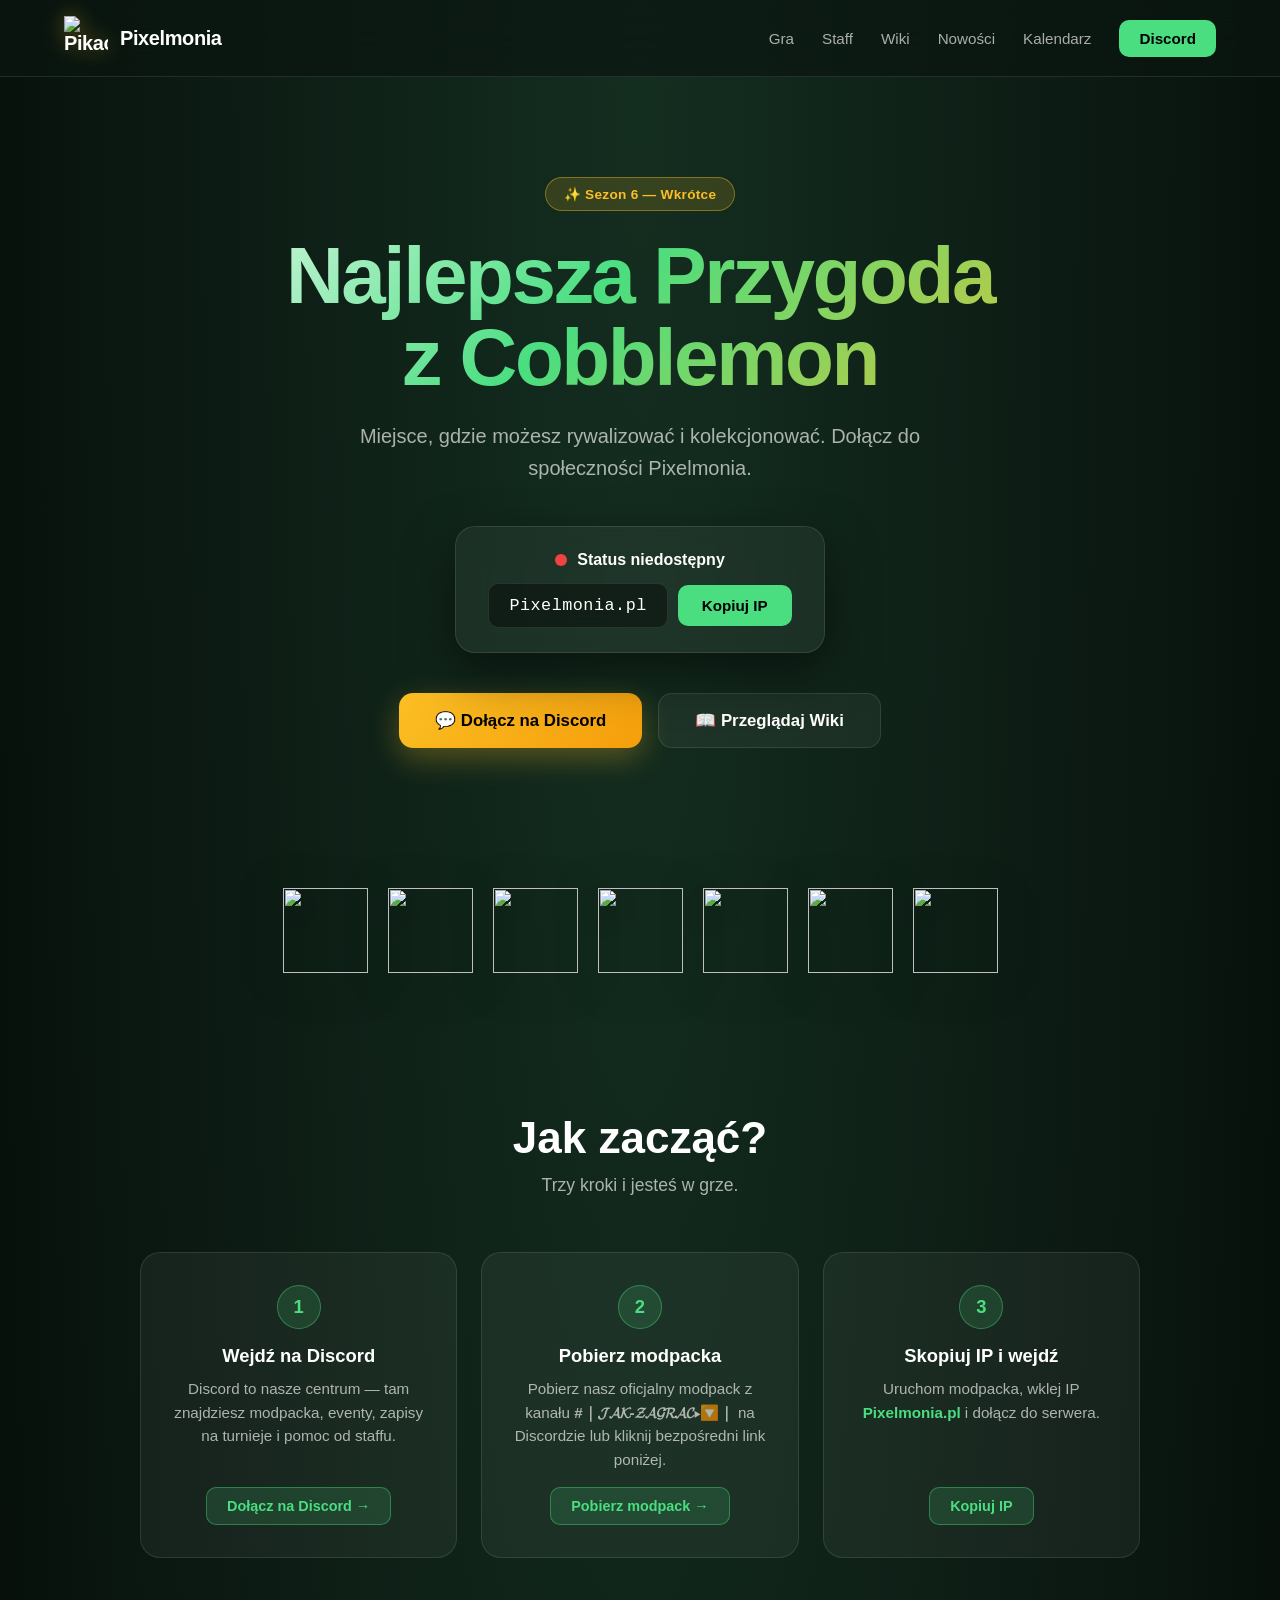
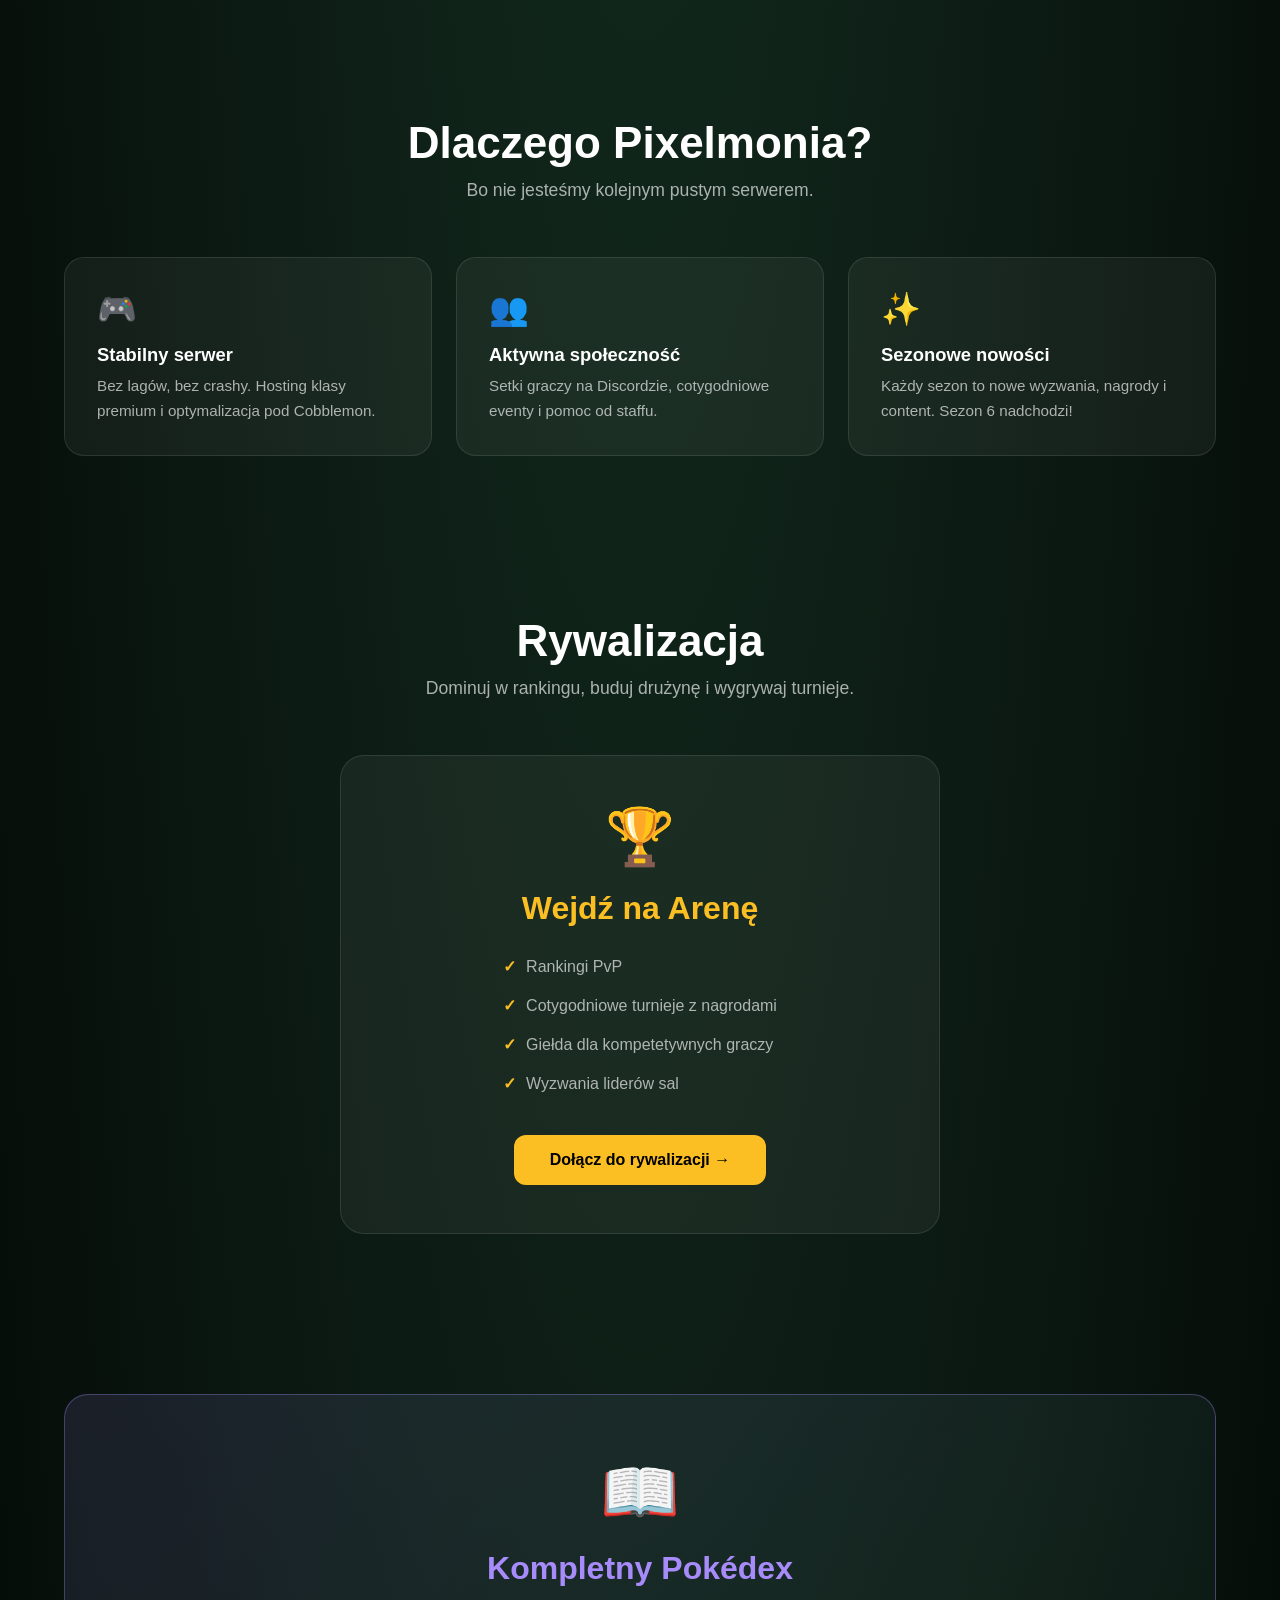
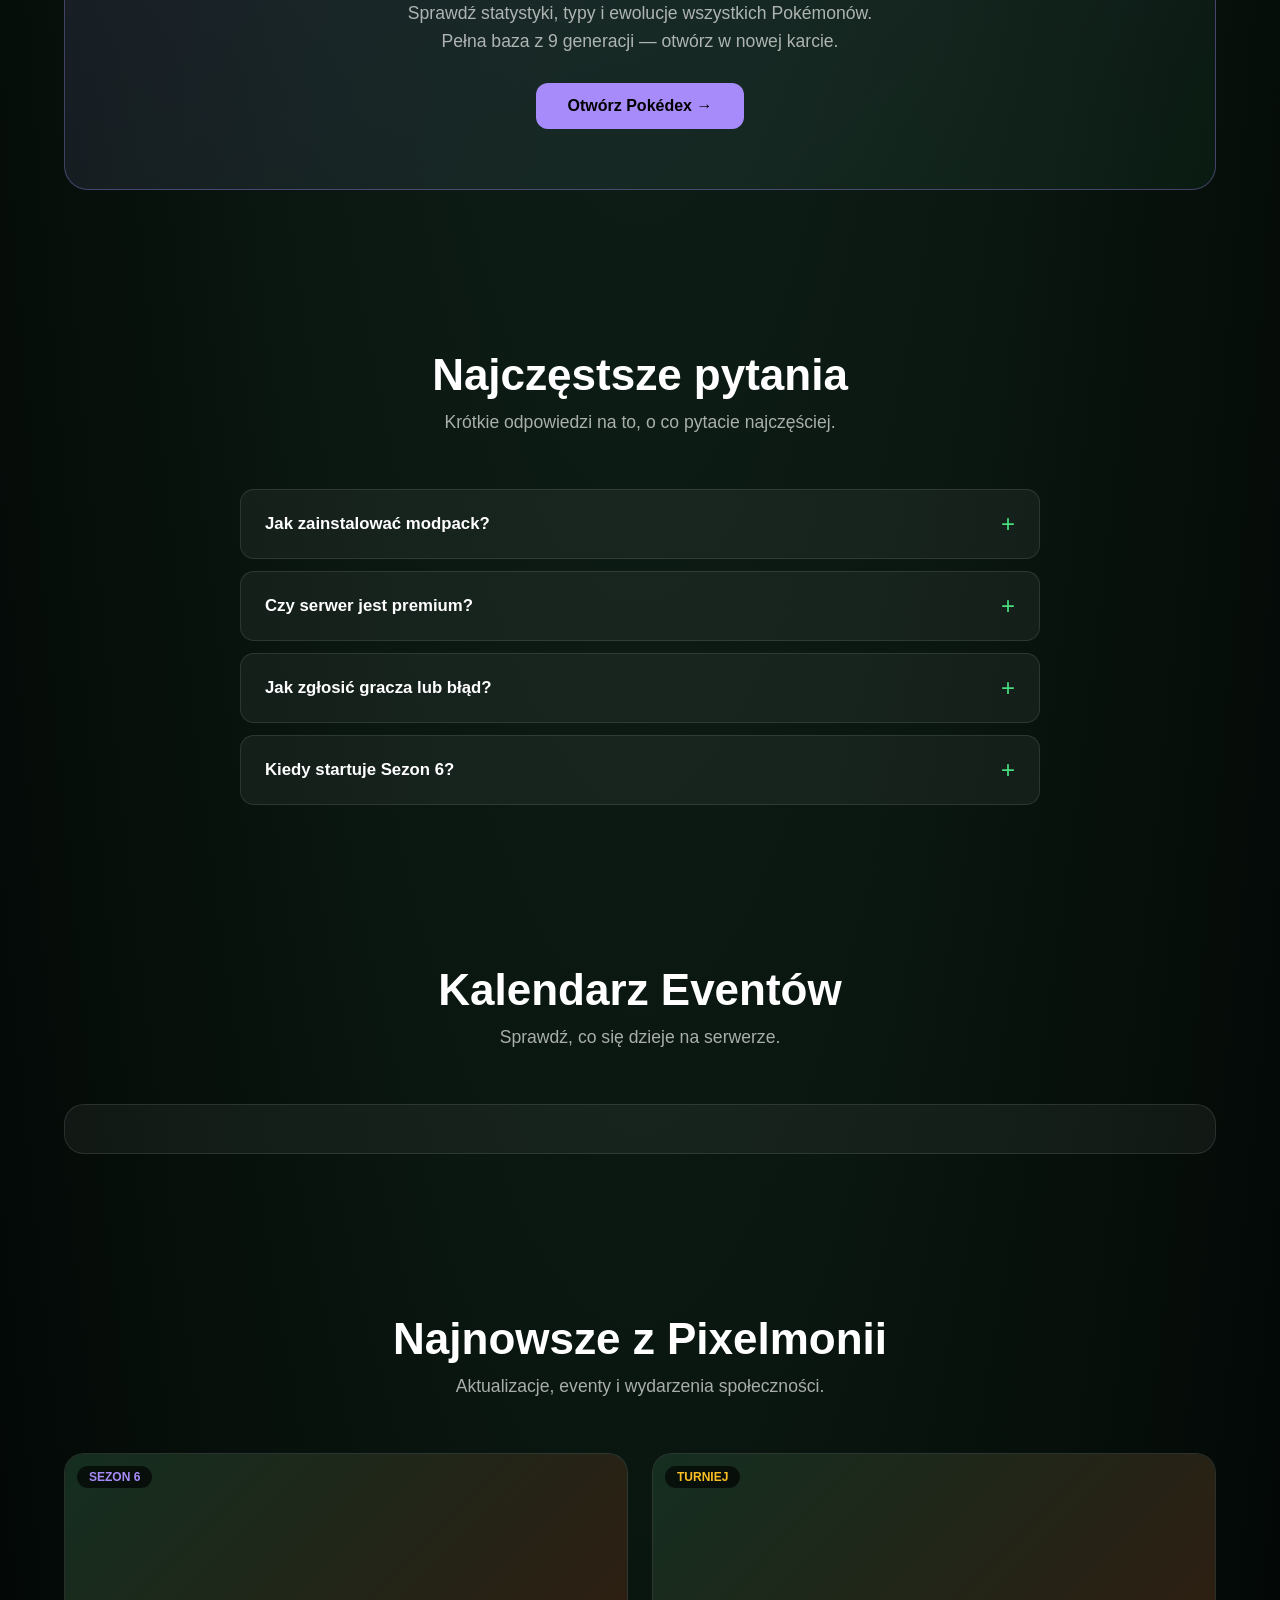
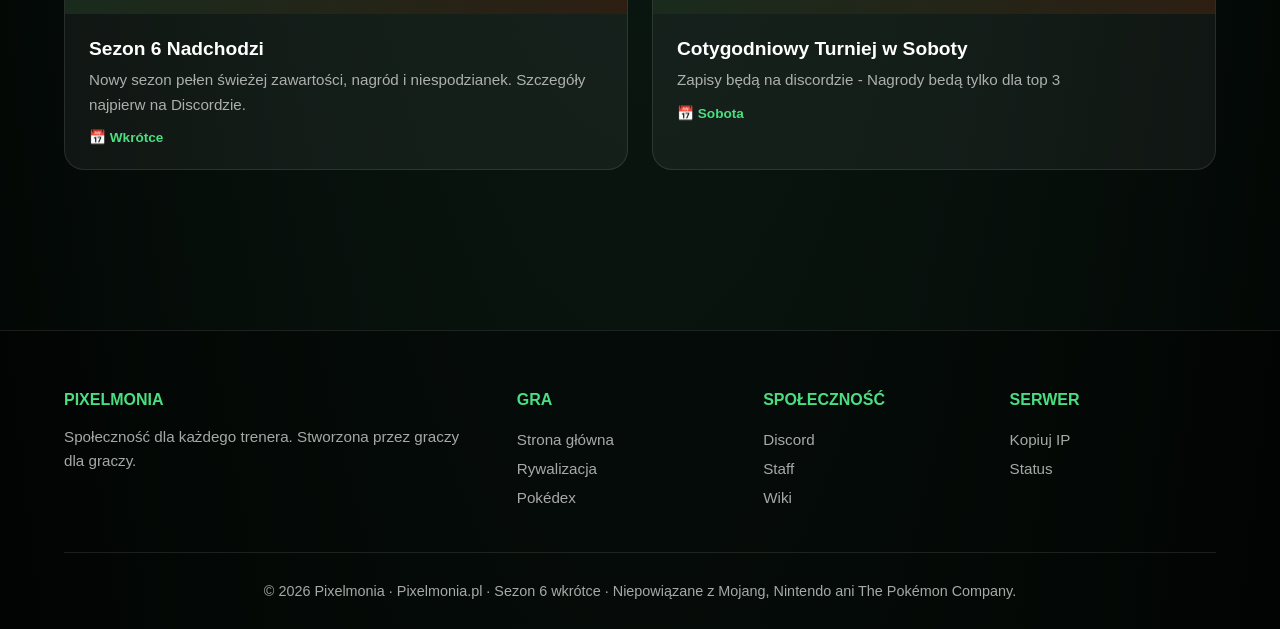
==== index.html @ 56901179 "Add files via upload" ====
<!DOCTYPE html>
<html lang="pl">
<head>
<meta charset="UTF-8">
<meta name="viewport" content="width=device-width, initial-scale=1.0">
<title>Pixelmonia — Serwer Cobblemon</title>
<link rel="icon" href="https://raw.githubusercontent.com/PokeAPI/sprites/master/sprites/pokemon/other/official-artwork/25.png">
<style>
  :root {
    --bg-1: #0a1610;
    --bg-2: #142e20;
    --green: #4ade80;
    --gold: #fbbf24;
    --purple: #a78bfa;
    --text: #ffffff;
    --muted: rgba(255,255,255,0.65);
    --card: rgba(255,255,255,0.05);
    --border: rgba(255,255,255,0.1);
  }
  * { margin: 0; padding: 0; box-sizing: border-box; }
  html { scroll-behavior: smooth; }
  body {
    font-family: 'Inter', -apple-system, BlinkMacSystemFont, 'Segoe UI', sans-serif;
    background: radial-gradient(ellipse at top, var(--bg-2) 0%, var(--bg-1) 60%, #020604 100%);
    color: var(--text);
    min-height: 100vh;
    overflow-x: hidden;
  }
  .container { max-width: 1200px; margin: 0 auto; padding: 0 24px; position: relative; z-index: 1; }

  nav {
    position: sticky; top: 0; z-index: 100;
    backdrop-filter: blur(20px);
    background: rgba(10,22,16,0.7);
    border-bottom: 1px solid var(--border);
    padding: 16px 0;
  }
  .nav-inner {
    max-width: 1200px; margin: 0 auto; padding: 0 24px;
    display: flex; justify-content: space-between; align-items: center; gap: 20px;
  }
  .logo { display: flex; align-items: center; gap: 12px; font-weight: 800; font-size: 1.25rem; text-decoration: none; color: #fff; letter-spacing: -0.02em; }
  .logo img { width: 44px; height: 44px; object-fit: contain; filter: drop-shadow(0 0 10px rgba(251,191,36,0.4)); }

  .nav-links { display: flex; gap: 28px; align-items: center; }
  .nav-links a { color: var(--muted); text-decoration: none; font-size: 0.95rem; font-weight: 500; transition: color 0.2s; }
  .nav-links a:hover { color: var(--green); }
  .nav-cta {
    background: var(--green); color: #000 !important;
    padding: 10px 20px; border-radius: 10px; font-weight: 700 !important;
    transition: transform 0.2s, box-shadow 0.2s !important;
  }
  .nav-cta:hover { transform: translateY(-2px); box-shadow: 0 10px 25px rgba(74,222,128,0.4); }

  .hero { padding: 100px 0 80px; text-align: center; position: relative; overflow: hidden; }
  .hero-floats { position: absolute; inset: 0; pointer-events: none; z-index: 0; }
  .hero-floats img { position: absolute; width: 130px; image-rendering: pixelated; opacity: 0.13; animation: float 8s ease-in-out infinite; }
  .hero-floats img:nth-child(1) { top: 12%; left: 6%; animation-delay: 0s; }
  .hero-floats img:nth-child(2) { top: 60%; left: 4%; animation-delay: 1.5s; }
  .hero-floats img:nth-child(3) { top: 18%; right: 6%; animation-delay: 3s; }
  .hero-floats img:nth-child(4) { top: 68%; right: 4%; animation-delay: 4.5s; }
  @keyframes float { 0%,100%{transform:translateY(0) rotate(-2deg)} 50%{transform:translateY(-25px) rotate(2deg)} }

  .badge {
    display: inline-block; padding: 8px 18px;
    background: rgba(251,191,36,0.15); border: 1px solid rgba(251,191,36,0.4);
    color: var(--gold); border-radius: 20px; font-size: 0.85rem; font-weight: 700;
    margin-bottom: 24px; letter-spacing: 0.3px;
  }
  .hero h1 {
    font-size: clamp(2.5rem, 6.5vw, 5rem); font-weight: 900; line-height: 1.02;
    letter-spacing: -0.03em; margin-bottom: 22px;
    background: linear-gradient(135deg, #fff 0%, #4ade80 45%, #fbbf24 100%);
    -webkit-background-clip: text; -webkit-text-fill-color: transparent; background-clip: text;
  }
  .hero-sub { font-size: 1.25rem; color: var(--muted); max-width: 620px; margin: 0 auto 42px; line-height: 1.6; }

  .status-box {
    display: inline-flex; flex-direction: column; gap: 14px;
    background: var(--card); border: 1px solid var(--border); border-radius: 20px;
    padding: 24px 32px; backdrop-filter: blur(20px); margin-bottom: 40px;
    box-shadow: 0 20px 50px rgba(0,0,0,0.5);
  }
  .status-line { display: flex; align-items: center; justify-content: center; gap: 10px; font-size: 1rem; font-weight: 600; }
  .dot { width: 12px; height: 12px; border-radius: 50%; background: #888; animation: pulse 2s infinite; }
  .dot.online { background: var(--green); box-shadow: 0 0 15px var(--green); }
  .dot.offline { background: #ef4444; animation: none; }
  @keyframes pulse { 0%,100%{opacity:1} 50%{opacity:0.5} }
  .ip-row { display: flex; gap: 10px; align-items: center; }
  .ip { font-family: 'Courier New', monospace; font-size: 1.05rem; background: rgba(0,0,0,0.4); padding: 12px 20px; border-radius: 10px; border: 1px solid var(--border); letter-spacing: 0.5px; }
  .copy-btn {
    background: var(--green); color: #000; border: none; padding: 12px 24px;
    border-radius: 10px; font-weight: 700; font-size: 0.95rem; cursor: pointer;
    transition: transform 0.15s, box-shadow 0.15s; font-family: inherit;
  }
  .copy-btn:hover { transform: scale(1.05); box-shadow: 0 10px 25px rgba(74,222,128,0.4); }

  .hero-buttons { display: flex; gap: 16px; justify-content: center; flex-wrap: wrap; }
  .btn-primary {
    background: linear-gradient(135deg, var(--gold), #f59e0b); color: #000;
    padding: 16px 36px; border-radius: 14px; font-weight: 800; font-size: 1.05rem;
    text-decoration: none; display: inline-flex; align-items: center; gap: 8px;
    box-shadow: 0 10px 30px rgba(251,191,36,0.3); transition: transform 0.2s, box-shadow 0.2s;
  }
  .btn-primary:hover { transform: translateY(-3px); box-shadow: 0 15px 40px rgba(251,191,36,0.5); }
  .btn-secondary {
    background: var(--card); border: 1px solid var(--border); color: var(--text);
    padding: 16px 36px; border-radius: 14px; font-weight: 700; font-size: 1.05rem;
    text-decoration: none; display: inline-flex; align-items: center; gap: 8px;
    transition: transform 0.2s, background 0.2s;
  }
  .btn-secondary:hover { transform: translateY(-3px); background: rgba(255,255,255,0.09); }

  .section { padding: 80px 0; }
  .section-header { text-align: center; margin-bottom: 56px; }
  .section-header h2 { font-size: clamp(2rem, 4vw, 2.75rem); font-weight: 800; margin-bottom: 12px; }
  .section-header p { color: var(--muted); font-size: 1.1rem; max-width: 600px; margin: 0 auto; }

  .steps-grid { display: grid; grid-template-columns: repeat(auto-fit, minmax(240px, 1fr)); gap: 24px; max-width: 1000px; margin: 0 auto; }
  .step-card {
    background: var(--card); border: 1px solid var(--border); border-radius: 20px;
    padding: 32px 24px; text-align: center; position: relative;
    transition: border-color 0.3s, transform 0.3s;
    display: flex; flex-direction: column; align-items: center;
  }
  .step-card:hover { border-color: rgba(74,222,128,0.4); transform: translateY(-4px); }
  .step-number {
    width: 44px; height: 44px; margin: 0 auto 16px; border-radius: 50%;
    background: rgba(74,222,128,0.15); border: 1px solid rgba(74,222,128,0.4);
    color: var(--green); font-weight: 800; font-size: 1.15rem;
    display: flex; align-items: center; justify-content: center;
  }
  .step-card h3 { font-size: 1.15rem; margin-bottom: 10px; font-weight: 700; }
  .step-card p { color: var(--muted); font-size: 0.95rem; line-height: 1.55; margin-bottom: 16px; flex: 1; }
  .step-link, .step-copy-btn {
    display: inline-block;
    padding: 10px 20px;
    border-radius: 10px;
    background: rgba(74,222,128,0.15);
    border: 1px solid rgba(74,222,128,0.4);
    color: var(--green);
    font-weight: 700;
    font-size: 0.9rem;
    text-decoration: none;
    cursor: pointer;
    font-family: inherit;
    transition: background 0.2s, transform 0.2s;
  }
  .step-link:hover, .step-copy-btn:hover {
    background: rgba(74,222,128,0.25);
    transform: translateY(-1px);
  }

  .features-grid { display: grid; grid-template-columns: repeat(auto-fit, minmax(240px, 1fr)); gap: 24px; }
  .feature-card {
    background: var(--card); border: 1px solid var(--border); border-radius: 20px;
    padding: 32px; transition: border-color 0.3s, transform 0.3s;
  }
  .feature-card:hover { border-color: rgba(251,191,36,0.4); transform: translateY(-4px); }
  .feature-icon { font-size: 2rem; margin-bottom: 16px; display: block; }
  .feature-card h3 { font-size: 1.15rem; margin-bottom: 8px; font-weight: 700; }
  .feature-card p { color: var(--muted); font-size: 0.95rem; line-height: 1.6; }

  .single-lane {
    max-width: 600px; margin: 0 auto;
    background: var(--card); border: 1px solid var(--border); border-radius: 24px;
    padding: 48px; text-align: center;
    transition: transform 0.3s, border-color 0.3s;
  }
  .single-lane:hover { transform: translateY(-6px); border-color: rgba(251,191,36,0.5); box-shadow: 0 25px 60px rgba(251,191,36,0.1); }
  .lane-icon { font-size: 3.5rem; margin-bottom: 20px; display: block; }
  .single-lane h3 { font-size: 2rem; margin-bottom: 20px; font-weight: 800; color: var(--gold); }
  .single-lane ul { list-style: none; margin-bottom: 32px; text-align: left; display: inline-block; }
  .single-lane li { padding: 10px 0; color: var(--muted); display: flex; align-items: center; gap: 10px; }
  .single-lane li::before { content: '✓'; color: var(--gold); font-weight: 900; }
  .lane-btn {
    display: inline-flex; align-items: center; gap: 8px;
    padding: 16px 36px; border-radius: 12px; text-decoration: none; font-weight: 800;
    background: var(--gold); color: #000;
    transition: transform 0.2s, box-shadow 0.2s;
  }
  .lane-btn:hover { transform: translateY(-2px); box-shadow: 0 10px 25px rgba(0,0,0,0.4); }

  .pokemon-strip { display: flex; justify-content: center; gap: 20px; flex-wrap: wrap; padding: 40px 0; }
  .pokemon-strip img { width: 85px; height: 85px; image-rendering: pixelated; filter: drop-shadow(0 10px 20px rgba(0,0,0,0.5)); transition: transform 0.3s; }
  .pokemon-strip img:hover { transform: translateY(-12px) scale(1.15); }

  .pokedex-card {
    display: block;
    background: linear-gradient(135deg, rgba(167,139,250,0.12), rgba(74,222,128,0.06));
    border: 1px solid rgba(167,139,250,0.35); border-radius: 24px;
    padding: 60px 40px; text-align: center;
    text-decoration: none; color: inherit;
    transition: transform 0.3s, border-color 0.3s, box-shadow 0.3s;
  }
  .pokedex-card:hover {
    transform: translateY(-6px);
    border-color: rgba(167,139,250,0.6);
    box-shadow: 0 25px 60px rgba(167,139,250,0.15);
  }
  .pokedex-icon { font-size: 4rem; margin-bottom: 20px; display: block; }
  .pokedex-card h3 { font-size: 2rem; font-weight: 800; margin-bottom: 12px; color: var(--purple); }
  .pokedex-card p { color: var(--muted); font-size: 1.1rem; max-width: 500px; margin: 0 auto 28px; line-height: 1.6; }
  .pokedex-cta {
    display: inline-block; background: var(--purple); color: #000;
    padding: 14px 32px; border-radius: 12px; font-weight: 800;
    transition: transform 0.2s;
  }
  .pokedex-card:hover .pokedex-cta { transform: translateY(-2px); }

  .faq-list { max-width: 800px; margin: 0 auto; display: flex; flex-direction: column; gap: 12px; }
  .faq-item {
    background: var(--card);
    border: 1px solid var(--border);
    border-radius: 14px;
    overflow: hidden;
    transition: border-color 0.3s;
  }
  .faq-item:hover { border-color: rgba(255,255,255,0.2); }
  .faq-item summary {
    padding: 20px 24px;
    cursor: pointer;
    font-weight: 700;
    font-size: 1.05rem;
    list-style: none;
    display: flex;
    justify-content: space-between;
    align-items: center;
    gap: 16px;
  }
  .faq-item summary::-webkit-details-marker { display: none; }
  .faq-item summary::after {
    content: '+';
    font-size: 1.5rem;
    color: var(--green);
    font-weight: 400;
    transition: transform 0.2s;
  }
  .faq-item[open] summary::after { transform: rotate(45deg); }
  .faq-item[open] summary { color: var(--green); }
  .faq-answer {
    padding: 0 24px 20px;
    color: var(--muted);
    font-size: 0.95rem;
    line-height: 1.65;
  }

  /* KALENDARZ */
  #calendar {
    background: rgba(255,255,255,0.05);
    border: 1px solid rgba(255,255,255,0.1);
    border-radius: 20px;
    padding: 24px;
    color: #fff;
  }
  .fc { color: #fff; }
  .fc-theme-standard td, .fc-theme-standard th { border-color: rgba(255,255,255,0.1); }
  .fc-theme-standard .fc-scrollgrid { border-color: rgba(255,255,255,0.1); }
  .fc .fc-toolbar-title { color: #fff; font-weight: 800; }
  .fc .fc-button-primary {
    background: rgba(74,222,128,0.15) !important;
    border-color: rgba(74,222,128,0.4) !important;
    color: #4ade80 !important;
    font-weight: 700;
  }
  .fc .fc-button-primary:hover {
    background: rgba(74,222,128,0.25) !important;
  }
  .fc .fc-button-primary:disabled {
    background: rgba(255,255,255,0.05) !important;
    border-color: rgba(255,255,255,0.1) !important;
    color: rgba(255,255,255,0.4) !important;
  }
  .fc-daygrid-day-number { color: rgba(255,255,255,0.65); }
  .fc-col-header-cell-cushion { color: #fff; font-weight: 700; text-transform: uppercase; font-size: 0.85rem; }
  .fc-event {
    background: #4ade80 !important;
    border-color: #4ade80 !important;
    color: #000 !important;
    font-weight: 700;
    cursor: pointer;
  }
  .fc-event:hover { background: #22c55e !important; }

  .news-grid { display: grid; grid-template-columns: repeat(auto-fit, minmax(300px, 1fr)); gap: 24px; }
  .news-card {
    background: var(--card); border: 1px solid var(--border); border-radius: 20px;
    overflow: hidden; transition: transform 0.3s, border-color 0.3s;
    text-decoration: none; color: inherit; display: block;
  }
  .news-card:hover { transform: translateY(-6px); border-color: rgba(255,255,255,0.25); }
  .news-thumb { height: 160px; background: linear-gradient(135deg, var(--bg-2), #2d1f12); display: flex; align-items: center; justify-content: center; position: relative; }
  .news-thumb img { width: 105px; image-rendering: pixelated; }
  .news-tag { position: absolute; top: 12px; left: 12px; background: rgba(0,0,0,0.65); color: var(--green); padding: 4px 12px; border-radius: 20px; font-size: 0.75rem; font-weight: 700; text-transform: uppercase; }
  .news-tag.gold { color: var(--gold); }
  .news-tag.purple { color: var(--purple); }
  .news-body { padding: 24px; }
  .news-body h3 { font-size: 1.2rem; margin-bottom: 8px; font-weight: 700; }
  .news-body p { color: var(--muted); font-size: 0.95rem; line-height: 1.6; }
  .news-date { color: var(--green); font-size: 0.85rem; margin-top: 12px; font-weight: 600; }

  footer { background: rgba(0,0,0,0.4); border-top: 1px solid var(--border); padding: 60px 0 30px; margin-top: 80px; }
  .footer-grid { display: grid; grid-template-columns: 2fr 1fr 1fr 1fr; gap: 40px; margin-bottom: 40px; }
  @media (max-width: 800px) { .footer-grid { grid-template-columns: 1fr 1fr; } }
  @media (max-width: 500px) { .footer-grid { grid-template-columns: 1fr; } }
  .footer-col h4 { font-size: 1rem; margin-bottom: 16px; font-weight: 700; color: var(--green); text-transform: uppercase; }
  .footer-col a { display: block; color: var(--muted); text-decoration: none; padding: 6px 0; font-size: 0.95rem; transition: color 0.2s; }
  .footer-col a:hover { color: var(--green); }
  .footer-col p { color: var(--muted); font-size: 0.95rem; line-height: 1.6; }
  .footer-bottom { text-align: center; padding-top: 30px; border-top: 1px solid var(--border); color: var(--muted); font-size: 0.9rem; }

  @media (max-width: 800px) {
    .nav-links a:not(.nav-cta) { display: none; }
    .hero { padding: 60px 0 40px; }
    .section { padding: 60px 0; }
  }
</style>
</head>
<body>

<nav>
  <div class="nav-inner">
    <a href="index.html" class="logo">
      <img src="https://raw.githubusercontent.com/PokeAPI/sprites/master/sprites/pokemon/other/official-artwork/25.png" alt="Pikachu">
      <span>Pixelmonia</span>
    </a>
    <div class="nav-links">
      <a href="#lanes">Gra</a>
      <a href="staff.html">Staff</a>
      <a href="https://www.cobbleverseguides.com/" target="_blank" rel="noopener">Wiki</a>
      <a href="#news">Nowości</a>
      <a href="#kalendarz">Kalendarz</a>
      <a href="https://discord.gg/GnqEEMP2zh" class="nav-cta" target="_blank" rel="noopener">Discord</a>
    </div>
  </div>
</nav>

<section class="hero">
  <div class="hero-floats">
    <img src="https://raw.githubusercontent.com/PokeAPI/sprites/master/sprites/pokemon/other/official-artwork/1.png" alt="">
    <img src="https://raw.githubusercontent.com/PokeAPI/sprites/master/sprites/pokemon/other/official-artwork/4.png" alt="">
    <img src="https://raw.githubusercontent.com/PokeAPI/sprites/master/sprites/pokemon/other/official-artwork/7.png" alt="">
    <img src="https://raw.githubusercontent.com/PokeAPI/sprites/master/sprites/pokemon/other/official-artwork/25.png" alt="">
  </div>
  <div class="container">
    <div class="badge">✨ Sezon 6 — Wkrótce</div>
    <h1>Najlepsza Przygoda<br>z Cobblemon</h1>
    <p class="hero-sub">Miejsce, gdzie możesz rywalizować i kolekcjonować. Dołącz do społeczności Pixelmonia.</p>

    <div class="status-box">
      <div class="status-line">
        <span class="dot" id="statusDot"></span>
        <span id="statusText">Sprawdzanie statusu...</span>
      </div>
      <div class="ip-row">
        <span class="ip" id="serverIp">Pixelmonia.pl</span>
        <button class="copy-btn" onclick="copyIp()">Kopiuj IP</button>
      </div>
    </div>

    <div class="hero-buttons">
      <a href="https://discord.gg/GnqEEMP2zh" class="btn-primary" target="_blank" rel="noopener">💬 Dołącz na Discord</a>
      <a href="https://www.cobbleverseguides.com/" class="btn-secondary" target="_blank" rel="noopener">📖 Przeglądaj Wiki</a>
    </div>
  </div>
</section>

<section style="padding:20px 0;">
  <div class="container">
    <div class="pokemon-strip">
      <img src="https://raw.githubusercontent.com/PokeAPI/sprites/master/sprites/pokemon/other/official-artwork/6.png" alt="">
      <img src="https://raw.githubusercontent.com/PokeAPI/sprites/master/sprites/pokemon/other/official-artwork/9.png" alt="">
      <img src="https://raw.githubusercontent.com/PokeAPI/sprites/master/sprites/pokemon/other/official-artwork/3.png" alt="">
      <img src="https://raw.githubusercontent.com/PokeAPI/sprites/master/sprites/pokemon/other/official-artwork/149.png" alt="">
      <img src="https://raw.githubusercontent.com/PokeAPI/sprites/master/sprites/pokemon/other/official-artwork/150.png" alt="">
      <img src="https://raw.githubusercontent.com/PokeAPI/sprites/master/sprites/pokemon/other/official-artwork/94.png" alt="">
      <img src="https://raw.githubusercontent.com/PokeAPI/sprites/master/sprites/pokemon/other/official-artwork/143.png" alt="">
    </div>
  </div>
</section>

<!-- JAK ZACZĄĆ -->
<section class="section" id="start">
  <div class="container">
    <div class="section-header">
      <h2>Jak zacząć?</h2>
      <p>Trzy kroki i jesteś w grze.</p>
    </div>
    <div class="steps-grid">

      <div class="step-card">
        <div class="step-number">1</div>
        <h3>Wejdź na Discord</h3>
        <p>Discord to nasze centrum — tam znajdziesz modpacka, eventy, zapisy na turnieje i pomoc od staffu.</p>
        <a href="https://discord.gg/GnqEEMP2zh" class="step-link" target="_blank" rel="noopener">Dołącz na Discord →</a>
      </div>

      <div class="step-card">
        <div class="step-number">2</div>
        <h3>Pobierz modpacka</h3>
        <p>Pobierz nasz oficjalny modpack z kanału <strong>#｜𝓙𝓐𝓚-𝓩𝓐𝓖𝓡𝓐𝓒▸🔽｜</strong> na Discordzie lub kliknij bezpośredni link poniżej.</p>
        <a href="https://www.mediafire.com/file/ha2on4pea48owgw/PixelMonia+-+Server+Modpack+1.1.0.mrpack/file" class="step-link" target="_blank" rel="noopener">Pobierz modpack →</a>
      </div>

      <div class="step-card">
        <div class="step-number">3</div>
        <h3>Skopiuj IP i wejdź</h3>
        <p>Uruchom modpacka, wklej IP <strong style="color:#4ade80;">Pixelmonia.pl</strong> i dołącz do serwera.</p>
        <button class="step-copy-btn" onclick="copyIp()">Kopiuj IP</button>
      </div>

    </div>
  </div>
</section>

<!-- DLACZEGO PIXELMONIA -->
<section class="section" id="why">
  <div class="container">
    <div class="section-header">
      <h2>Dlaczego Pixelmonia?</h2>
      <p>Bo nie jesteśmy kolejnym pustym serwerem.</p>
    </div>
    <div class="features-grid">
      <div class="feature-card">
        <span class="feature-icon">🎮</span>
        <h3>Stabilny serwer</h3>
        <p>Bez lagów, bez crashy. Hosting klasy premium i optymalizacja pod Cobblemon.</p>
      </div>
      <div class="feature-card">
        <span class="feature-icon">👥</span>
        <h3>Aktywna społeczność</h3>
        <p>Setki graczy na Discordzie, cotygodniowe eventy i pomoc od staffu.</p>
      </div>
      <div class="feature-card">
        <span class="feature-icon">✨</span>
        <h3>Sezonowe nowości</h3>
        <p>Każdy sezon to nowe wyzwania, nagrody i content. Sezon 6 nadchodzi!</p>
      </div>
    </div>
  </div>
</section>

<!-- RYWALIZACJA -->
<section class="section" id="lanes">
  <div class="container">
    <div class="section-header">
      <h2>Rywalizacja</h2>
      <p>Dominuj w rankingu, buduj drużynę i wygrywaj turnieje.</p>
    </div>
    <div class="single-lane">
      <span class="lane-icon">🏆</span>
      <h3>Wejdź na Arenę</h3>
      <ul>
        <li>Rankingi PvP</li>
        <li>Cotygodniowe turnieje z nagrodami</li>
        <li>Giełda dla kompetetywnych graczy</li>
        <li>Wyzwania liderów sal</li>
      </ul>
      <a href="https://discord.gg/GnqEEMP2zh" class="lane-btn" target="_blank" rel="noopener">Dołącz do rywalizacji →</a>
    </div>
  </div>
</section>

<!-- POKEDEX -->
<section class="section" id="pokedex">
  <div class="container">
    <a href="https://www.cobbleverseguides.com/pokemon" class="pokedex-card" target="_blank" rel="noopener">
      <span class="pokedex-icon">📖</span>
      <h3>Kompletny Pokédex</h3>
      <p>Sprawdź statystyki, typy i ewolucje wszystkich Pokémonów. Pełna baza z 9 generacji — otwórz w nowej karcie.</p>
      <span class="pokedex-cta">Otwórz Pokédex →</span>
    </a>
  </div>
</section>

<!-- FAQ -->
<section class="section" id="faq">
  <div class="container">
    <div class="section-header">
      <h2>Najczęstsze pytania</h2>
      <p>Krótkie odpowiedzi na to, o co pytacie najczęściej.</p>
    </div>
    <div class="faq-list">

      <details class="faq-item">
        <summary>Jak zainstalować modpack?</summary>
        <div class="faq-answer">
          Wejdź na nasz Discord, przejdź do kanału <strong>#｜𝓙𝓐𝓚-𝓩𝓐𝓖𝓡𝓐𝓒▸🔽｜</strong> i pobierz plik modpacka. Następnie zaimportuj go do Modrinth lub Prism Launcher.
        </div>
      </details>

      <details class="faq-item">
        <summary>Czy serwer jest premium?</summary>
        <div class="faq-answer">
          Tak, serwer wymaga konta premium Minecraft. Nie obsługujemy trybu offline.
        </div>
      </details>

      <details class="faq-item">
        <summary>Jak zgłosić gracza lub błąd?</summary>
        <div class="faq-answer">
          Najszybciej przez Discord — napisz na kanale pomocy lub oznacz staff. Możesz też napisać bezpośrednio do właściciela.
        </div>
      </details>

      <details class="faq-item">
        <summary>Kiedy startuje Sezon 6?</summary>
        <div class="faq-answer">
          Dokładna data nie została jeszcze ogłoszona. Śledź Discorda — tam pojawi się pierwsza informacja.
        </div>
      </details>

    </div>
  </div>
</section>

<!-- KALENDARZ EVENTÓW -->
<section class="section" id="kalendarz">
  <div class="container">
    <div class="section-header">
      <h2>Kalendarz Eventów</h2>
      <p>Sprawdź, co się dzieje na serwerze.</p>
    </div>
    <div id="calendar"></div>
  </div>
</section>

<!-- NEWS -->
<section class="section" id="news">
  <div class="container">
    <div class="section-header">
      <h2>Najnowsze z Pixelmonii</h2>
      <p>Aktualizacje, eventy i wydarzenia społeczności.</p>
    </div>
    <div class="news-grid">
      <a href="https://discord.gg/GnqEEMP2zh" class="news-card" target="_blank" rel="noopener">
        <div class="news-thumb">
          <span class="news-tag purple">Sezon 6</span>
          <img src="https://raw.githubusercontent.com/PokeAPI/sprites/master/sprites/pokemon/other/official-artwork/6.png" alt="">
        </div>
        <div class="news-body">
          <h3>Sezon 6 Nadchodzi</h3>
          <p>Nowy sezon pełen świeżej zawartości, nagród i niespodzianek. Szczegóły najpierw na Discordzie.</p>
          <div class="news-date">📅 Wkrótce</div>
        </div>
      </a>
      <a href="https://discord.gg/GnqEEMP2zh" class="news-card" target="_blank" rel="noopener">
        <div class="news-thumb">
          <span class="news-tag gold">Turniej</span>
          <img src="https://raw.githubusercontent.com/PokeAPI/sprites/master/sprites/pokemon/other/official-artwork/130.png" alt="">
        </div>
        <div class="news-body">
          <h3>Cotygodniowy Turniej w Soboty</h3>
          <p>Zapisy będą na discordzie - Nagrody bedą tylko dla top 3</p>
          <div class="news-date">📅 Sobota</div>
        </div>
      </a>
    </div>
  </div>
</section>

<footer>
  <div class="container">
    <div class="footer-grid">
      <div class="footer-col">
        <h4>Pixelmonia</h4>
        <p>Społeczność dla każdego trenera. Stworzona przez graczy dla graczy.</p>
      </div>
      <div class="footer-col">
        <h4>Gra</h4>
        <a href="index.html">Strona główna</a>
        <a href="#lanes">Rywalizacja</a>
        <a href="https://www.cobbleverseguides.com/pokemon" target="_blank" rel="noopener">Pokédex</a>
      </div>
      <div class="footer-col">
        <h4>Społeczność</h4>
        <a href="https://discord.gg/GnqEEMP2zh" target="_blank" rel="noopener">Discord</a>
        <a href="staff.html">Staff</a>
        <a href="https://www.cobbleverseguides.com/" target="_blank" rel="noopener">Wiki</a>
      </div>
      <div class="footer-col">
        <h4>Serwer</h4>
        <a href="#" onclick="copyIp();return false;">Kopiuj IP</a>
        <a href="#">Status</a>
      </div>
    </div>
    <div class="footer-bottom">
      © 2026 Pixelmonia · Pixelmonia.pl · Sezon 6 wkrótce · Niepowiązane z Mojang, Nintendo ani The Pokémon Company.
    </div>
  </div>
</footer>

<script>
  const SERVER_IP = "Pixelmonia.pl";
  document.getElementById('serverIp').textContent = SERVER_IP;

  function copyIp() {
    navigator.clipboard.writeText(SERVER_IP).then(() => {
      const btn = document.querySelector('.copy-btn');
      const orig = btn.textContent;
      btn.textContent = '✓ Skopiowano!';
      setTimeout(() => btn.textContent = orig, 1500);
    });
  }

  fetch(`https://api.mcstatus.io/v2/status/java/${SERVER_IP}`)
    .then(r => r.json())
    .then(data => {
      const dot = document.getElementById('statusDot');
      const text = document.getElementById('statusText');
      if (data.online) {
        dot.classList.add('online');
        text.textContent = `Online — ${data.players.online} graczy`;
      } else {
        dot.classList.add('offline');
        text.textContent = 'Serwer offline';
      }
    })
    .catch(() => {
      document.getElementById('statusText').textContent = 'Status niedostępny';
      document.getElementById('statusDot').classList.add('offline');
    });
</script>

<!-- FULLCALENDAR -->
<link href="https://cdn.jsdelivr.net/npm/fullcalendar@7.1.3/index.global.min.css" rel="stylesheet">
<script src="https://cdn.jsdelivr.net/npm/fullcalendar@7.1.3/index.global.min.js"></script>
<script>
  document.addEventListener('DOMContentLoaded', function() {
    const calendarEl = document.getElementById('calendar');
    if (calendarEl && typeof FullCalendar !== 'undefined') {
      const calendar = new FullCalendar.Calendar(calendarEl, {
        initialView: 'dayGridMonth',
        locale: 'pl',
        headerToolbar: {
          left: 'prev,next today',
          center: 'title',
          right: 'dayGridMonth,listWeek'
        },
        events: [
          // Eventy z CMS będą dodawane dynamicznie
          // Na razie przykładowy event
          {
            title: 'Przykładowy Turniej',
            start: '2026-11-10T18:00:00',
            description: 'To jest przykładowy event. Możesz go usunąć w panelu admina.'
          }
        ],
        eventColor: '#4ade80',
        eventTextColor: '#000',
        eventClick: function(info) {
          if (info.event.extendedProps.description) {
            alert(info.event.title + '\n\n' + info.event.extendedProps.description);
          }
        }
      });
      calendar.render();
    }
  });
</script>

</body>
</html>
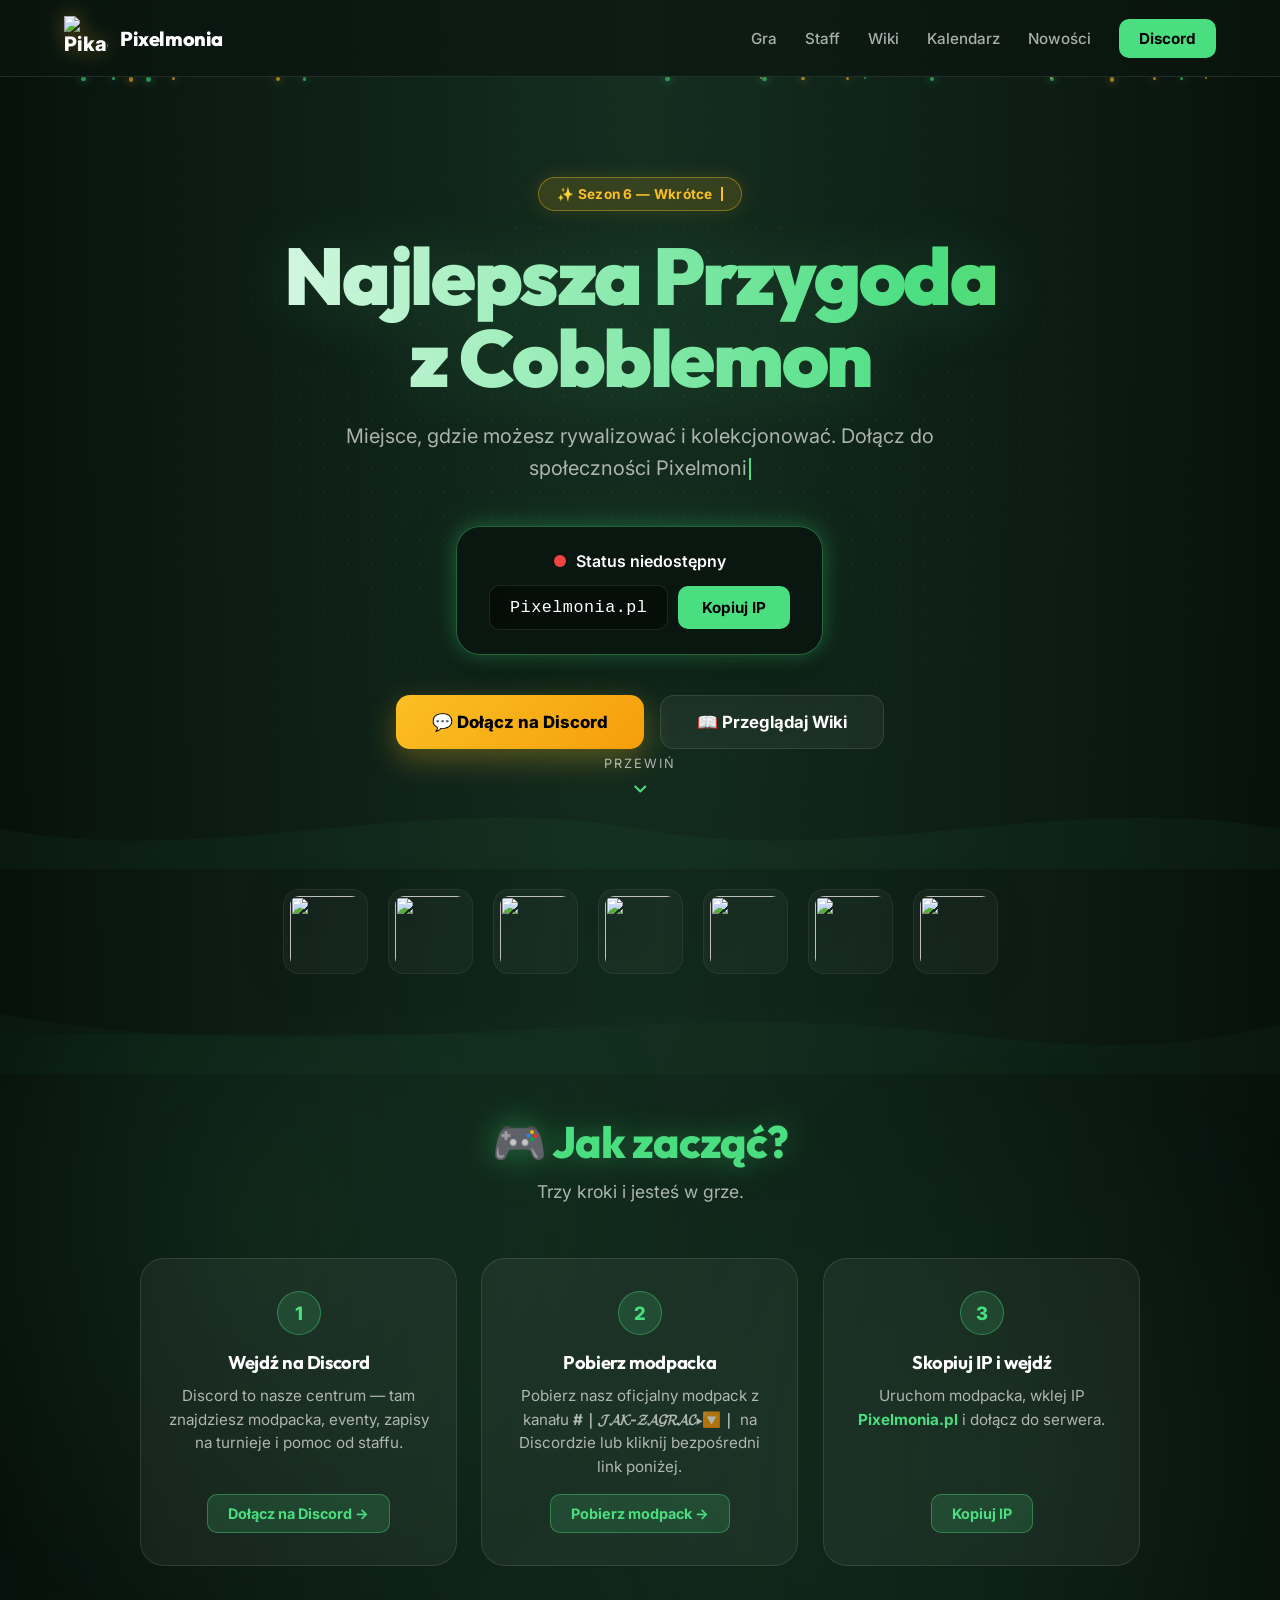
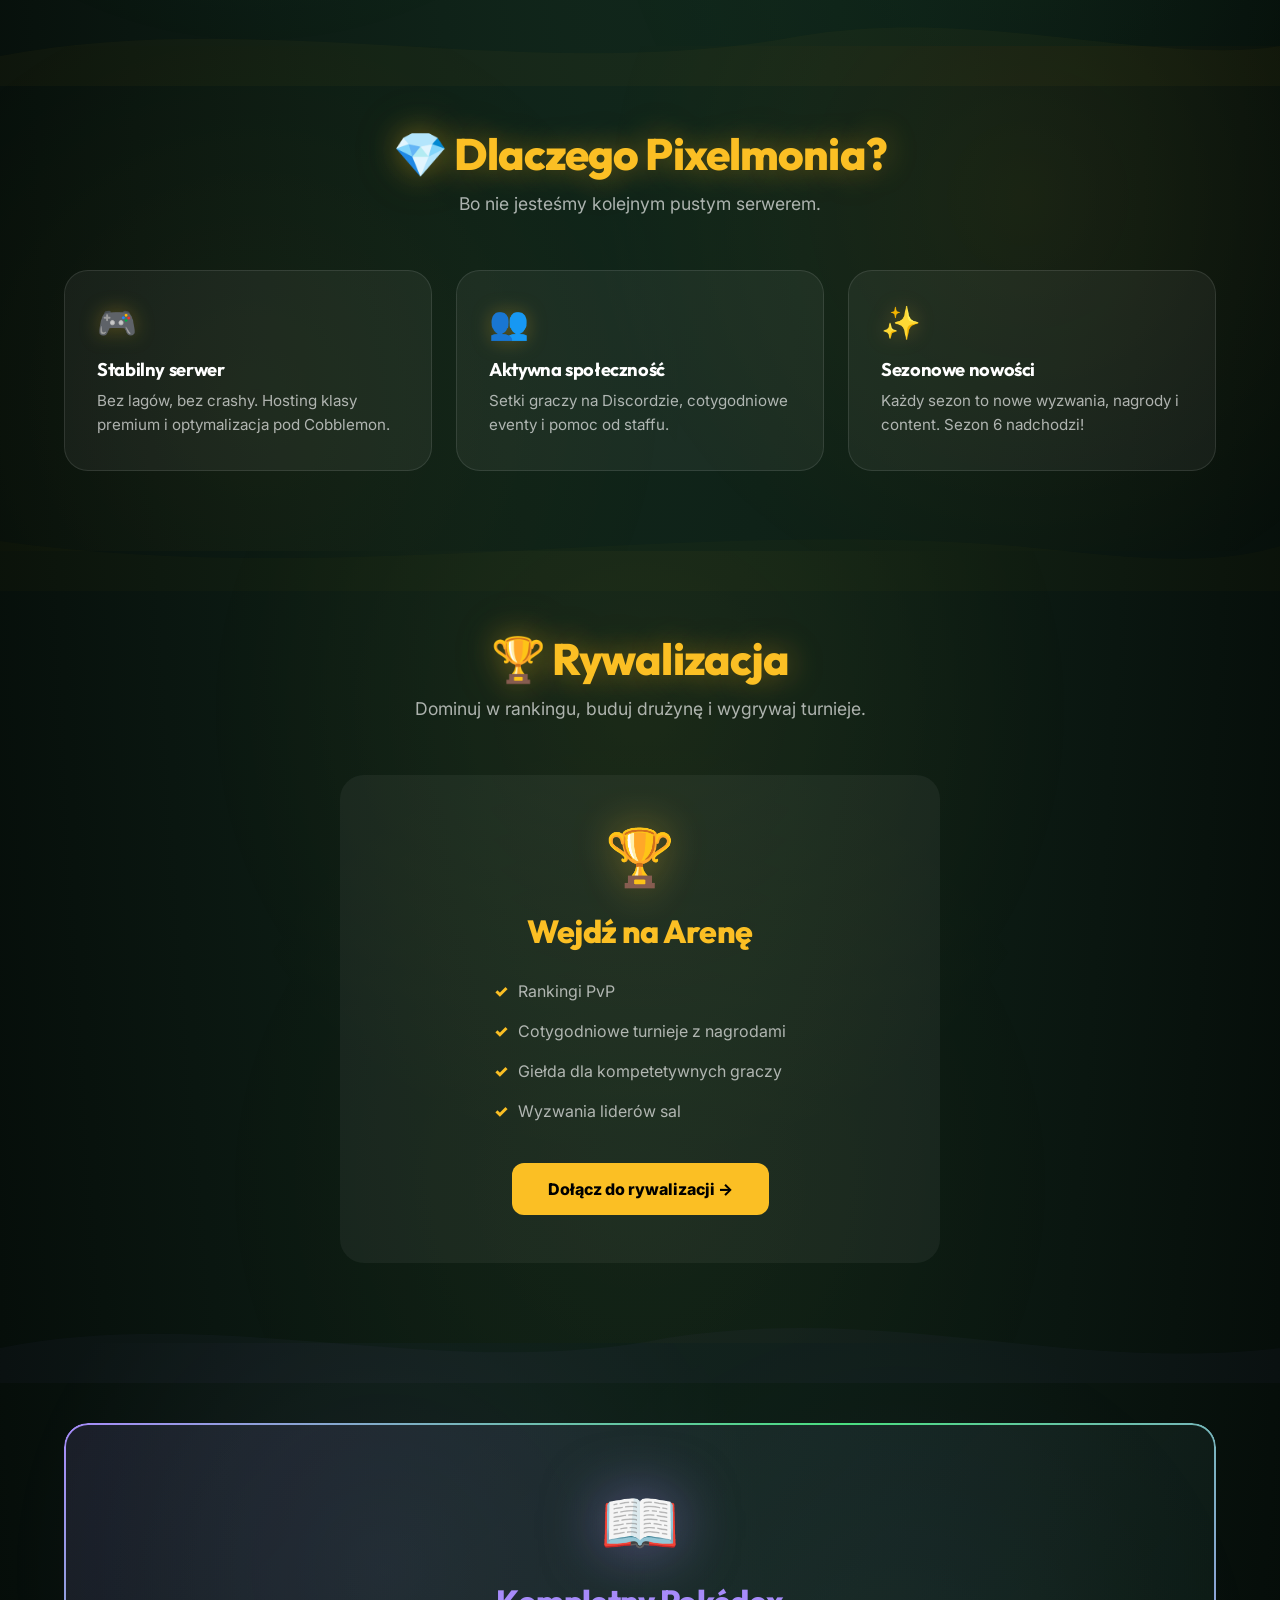
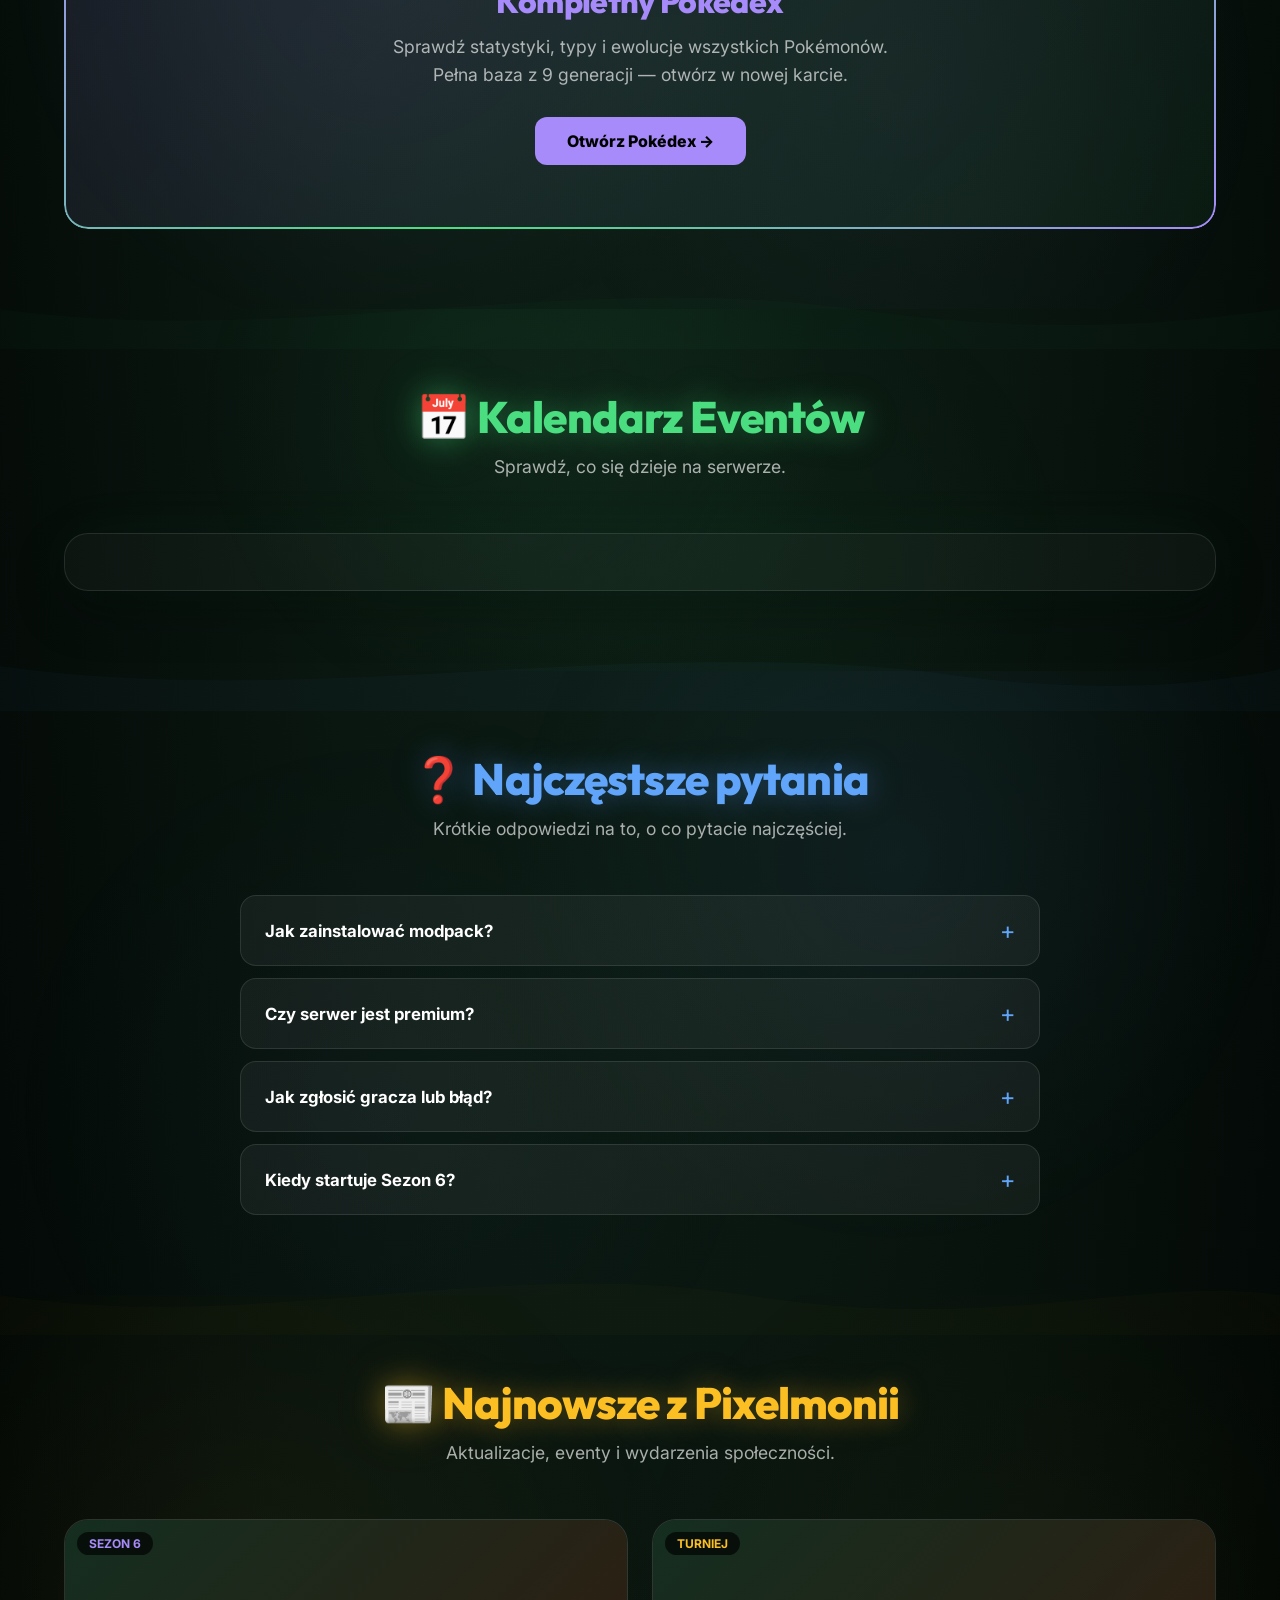
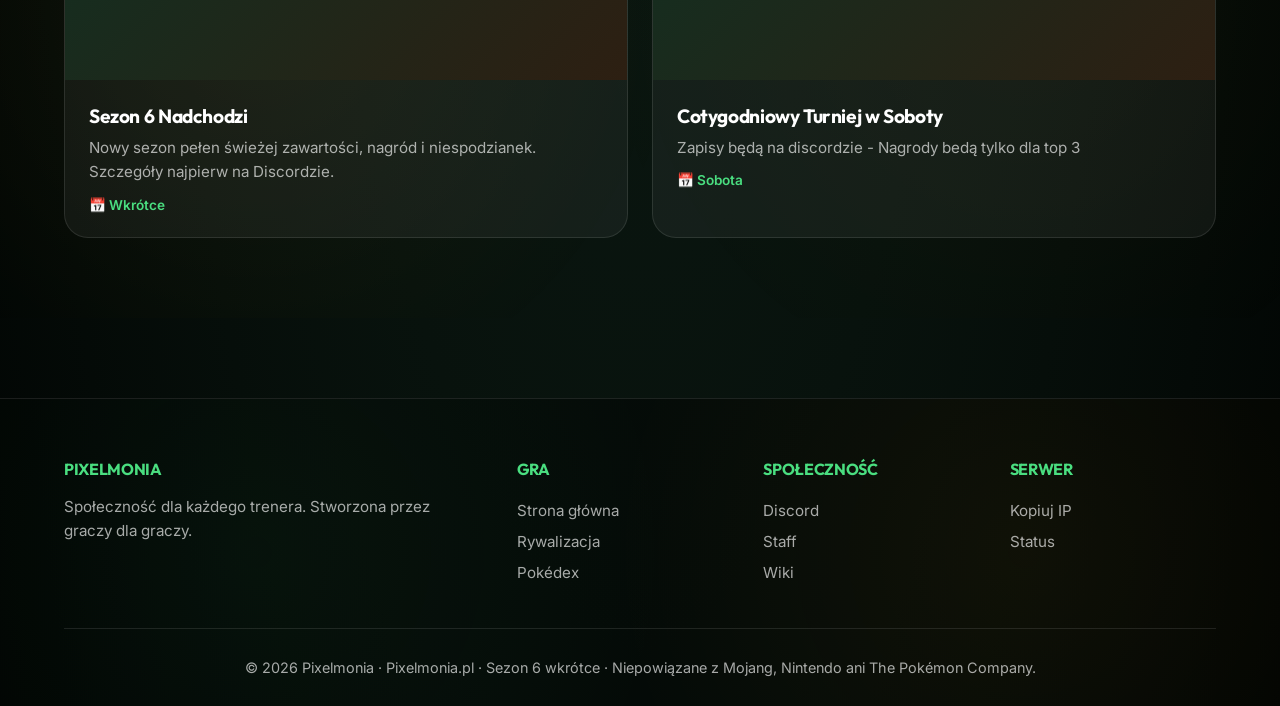
==== commit e73c7a0d: "Add files via upload" ====
--- a/index.html
+++ b/index.html
@@ -5,6 +5,9 @@
 <meta name="viewport" content="width=device-width, initial-scale=1.0">
 <title>Pixelmonia — Serwer Cobblemon</title>
 <link rel="icon" href="https://raw.githubusercontent.com/PokeAPI/sprites/master/sprites/pokemon/other/official-artwork/25.png">
+<link rel="preconnect" href="https://fonts.googleapis.com">
+<link rel="preconnect" href="https://fonts.gstatic.com" crossorigin>
+<link href="https://fonts.googleapis.com/css2?family=Outfit:wght@400;500;600;700;800;900&family=Inter:wght@400;500;600;700&display=swap" rel="stylesheet">
 <style>
   :root {
     --bg-1: #0a1610;
@@ -12,20 +15,40 @@
     --green: #4ade80;
     --gold: #fbbf24;
     --purple: #a78bfa;
+    --blue: #60a5fa;
     --text: #ffffff;
     --muted: rgba(255,255,255,0.65);
     --card: rgba(255,255,255,0.05);
     --border: rgba(255,255,255,0.1);
+    --radius: 24px;
+    --radius-sm: 16px;
+    --font-heading: 'Outfit', -apple-system, BlinkMacSystemFont, 'Segoe UI', sans-serif;
+    --font-body: 'Inter', -apple-system, BlinkMacSystemFont, 'Segoe UI', sans-serif;
   }
   * { margin: 0; padding: 0; box-sizing: border-box; }
   html { scroll-behavior: smooth; }
   body {
-    font-family: 'Inter', -apple-system, BlinkMacSystemFont, 'Segoe UI', sans-serif;
+    font-family: var(--font-body);
     background: radial-gradient(ellipse at top, var(--bg-2) 0%, var(--bg-1) 60%, #020604 100%);
     color: var(--text);
     min-height: 100vh;
     overflow-x: hidden;
-  }
+    position: relative;
+  }
+  h1, h2, h3, h4, .logo span { font-family: var(--font-heading); letter-spacing: -0.02em; }
+
+  body::before {
+    content: '';
+    position: fixed;
+    inset: 0;
+    background-image: radial-gradient(circle, rgba(255,255,255,0.035) 1px, transparent 1px);
+    background-size: 24px 24px;
+    pointer-events: none;
+    z-index: 0;
+    mask-image: radial-gradient(ellipse at center, black 30%, transparent 80%);
+    -webkit-mask-image: radial-gradient(ellipse at center, black 30%, transparent 80%);
+  }
+
   .container { max-width: 1200px; margin: 0 auto; padding: 0 24px; position: relative; z-index: 1; }
 
   nav {
@@ -34,13 +57,33 @@
     background: rgba(10,22,16,0.7);
     border-bottom: 1px solid var(--border);
     padding: 16px 0;
+    transition: box-shadow 0.3s, background 0.3s;
+  }
+  nav.scrolled {
+    box-shadow: 0 10px 30px rgba(0,0,0,0.5);
+    background: rgba(10,22,16,0.9);
   }
   .nav-inner {
     max-width: 1200px; margin: 0 auto; padding: 0 24px;
     display: flex; justify-content: space-between; align-items: center; gap: 20px;
   }
-  .logo { display: flex; align-items: center; gap: 12px; font-weight: 800; font-size: 1.25rem; text-decoration: none; color: #fff; letter-spacing: -0.02em; }
-  .logo img { width: 44px; height: 44px; object-fit: contain; filter: drop-shadow(0 0 10px rgba(251,191,36,0.4)); }
+  .logo { display: flex; align-items: center; gap: 12px; font-weight: 800; font-size: 1.25rem; text-decoration: none; color: #fff; position: relative; }
+  .logo img { width: 44px; height: 44px; object-fit: contain; filter: drop-shadow(0 0 10px rgba(251,191,36,0.4)); transition: filter 0.3s; }
+  .logo span { position: relative; display: inline-block; transition: text-shadow 0.15s; }
+  .logo:hover span::before,
+  .logo:hover span::after {
+    content: attr(data-text); position: absolute; top: 0; left: 0; width: 100%; height: 100%;
+  }
+  .logo:hover span::before {
+    color: #4ade80; animation: glitch-1 0.4s infinite;
+    clip-path: polygon(0 0, 100% 0, 100% 45%, 0 45%); transform: translateX(-2px);
+  }
+  .logo:hover span::after {
+    color: #fbbf24; animation: glitch-2 0.4s infinite;
+    clip-path: polygon(0 55%, 100% 55%, 100% 100%, 0 100%); transform: translateX(2px);
+  }
+  @keyframes glitch-1 { 0%,100%{transform:translateX(-2px)} 50%{transform:translateX(2px)} }
+  @keyframes glitch-2 { 0%,100%{transform:translateX(2px)} 50%{transform:translateX(-2px)} }
 
   .nav-links { display: flex; gap: 28px; align-items: center; }
   .nav-links a { color: var(--muted); text-decoration: none; font-size: 0.95rem; font-weight: 500; transition: color 0.2s; }
@@ -50,10 +93,10 @@
     padding: 10px 20px; border-radius: 10px; font-weight: 700 !important;
     transition: transform 0.2s, box-shadow 0.2s !important;
   }
-  .nav-cta:hover { transform: translateY(-2px); box-shadow: 0 10px 25px rgba(74,222,128,0.4); }
+  .nav-cta:hover { transform: translateY(-2px); box-shadow: 0 10px 25px rgba(74,222,128,0.4), 0 0 30px rgba(74,222,128,0.25); }
 
   .hero { padding: 100px 0 80px; text-align: center; position: relative; overflow: hidden; }
-  .hero-floats { position: absolute; inset: 0; pointer-events: none; z-index: 0; }
+  .hero-floats { position: absolute; inset: 0; pointer-events: none; z-index: 0; will-change: transform; }
   .hero-floats img { position: absolute; width: 130px; image-rendering: pixelated; opacity: 0.13; animation: float 8s ease-in-out infinite; }
   .hero-floats img:nth-child(1) { top: 12%; left: 6%; animation-delay: 0s; }
   .hero-floats img:nth-child(2) { top: 60%; left: 4%; animation-delay: 1.5s; }
@@ -61,39 +104,115 @@
   .hero-floats img:nth-child(4) { top: 68%; right: 4%; animation-delay: 4.5s; }
   @keyframes float { 0%,100%{transform:translateY(0) rotate(-2deg)} 50%{transform:translateY(-25px) rotate(2deg)} }
 
+  .particles { position: absolute; inset: 0; pointer-events: none; z-index: 0; overflow: hidden; }
+  .particles span {
+    position: absolute; width: 4px; height: 4px;
+    background: rgba(74,222,128,0.6); border-radius: 50%;
+    box-shadow: 0 0 10px rgba(74,222,128,0.8);
+    animation: particle-rise linear infinite;
+  }
+  .particles span:nth-child(odd) { background: rgba(251,191,36,0.6); box-shadow: 0 0 10px rgba(251,191,36,0.8); }
+  @keyframes particle-rise {
+    0% { transform: translateY(100vh) scale(0); opacity: 0; }
+    10% { opacity: 1; } 90% { opacity: 1; }
+    100% { transform: translateY(-10vh) scale(1); opacity: 0; }
+  }
+
   .badge {
-    display: inline-block; padding: 8px 18px;
+    display: inline-flex; align-items: center; gap: 8px;
+    padding: 8px 18px;
     background: rgba(251,191,36,0.15); border: 1px solid rgba(251,191,36,0.4);
     color: var(--gold); border-radius: 20px; font-size: 0.85rem; font-weight: 700;
     margin-bottom: 24px; letter-spacing: 0.3px;
-  }
+    box-shadow: 0 0 20px rgba(251,191,36,0.15);
+  }
+  .badge .badge-cursor {
+    display: inline-block; width: 2px; height: 1em;
+    background: var(--gold); animation: blink 1s infinite;
+    vertical-align: text-bottom;
+  }
+  @keyframes blink { 0%,50%{opacity:1} 51%,100%{opacity:0} }
+
   .hero h1 {
     font-size: clamp(2.5rem, 6.5vw, 5rem); font-weight: 900; line-height: 1.02;
     letter-spacing: -0.03em; margin-bottom: 22px;
-    background: linear-gradient(135deg, #fff 0%, #4ade80 45%, #fbbf24 100%);
+    background: linear-gradient(90deg, #fff 0%, #4ade80 25%, #fbbf24 50%, #a78bfa 75%, #fff 100%);
+    background-size: 300% 100%;
     -webkit-background-clip: text; -webkit-text-fill-color: transparent; background-clip: text;
-  }
-  .hero-sub { font-size: 1.25rem; color: var(--muted); max-width: 620px; margin: 0 auto 42px; line-height: 1.6; }
+    animation: gradient-shift 8s ease-in-out infinite;
+    filter: drop-shadow(0 4px 30px rgba(74,222,128,0.15));
+  }
+  @keyframes gradient-shift { 0%,100% { background-position: 0% 50%; } 50% { background-position: 100% 50%; } }
+
+  .hero-sub { font-size: 1.25rem; color: var(--muted); max-width: 620px; margin: 0 auto 42px; line-height: 1.6; min-height: 3.2em; }
+  .hero-sub .cursor {
+    display: inline-block; width: 2px; height: 1.1em;
+    background: var(--green); margin-left: 2px; vertical-align: text-bottom;
+    animation: blink 1s infinite;
+  }
 
   .status-box {
     display: inline-flex; flex-direction: column; gap: 14px;
-    background: var(--card); border: 1px solid var(--border); border-radius: 20px;
+    background: rgba(10,22,16,0.92);
+    border: 1px solid rgba(74,222,128,0.4);
+    border-radius: var(--radius);
     padding: 24px 32px; backdrop-filter: blur(20px); margin-bottom: 40px;
-    box-shadow: 0 20px 50px rgba(0,0,0,0.5);
-  }
+    box-shadow:
+      0 0 20px rgba(74,222,128,0.25),
+      0 0 40px rgba(74,222,128,0.15),
+      0 20px 50px rgba(0,0,0,0.5);
+    animation: status-glow 3s ease-in-out infinite;
+  }
+  @keyframes status-glow {
+    0%, 100% {
+      box-shadow:
+        0 0 20px rgba(74,222,128,0.25),
+        0 0 40px rgba(74,222,128,0.15),
+        0 20px 50px rgba(0,0,0,0.5);
+      border-color: rgba(74,222,128,0.4);
+    }
+    50% {
+      box-shadow:
+        0 0 30px rgba(74,222,128,0.5),
+        0 0 60px rgba(74,222,128,0.3),
+        0 20px 50px rgba(0,0,0,0.5);
+      border-color: rgba(74,222,128,0.7);
+    }
+  }
+
   .status-line { display: flex; align-items: center; justify-content: center; gap: 10px; font-size: 1rem; font-weight: 600; }
   .dot { width: 12px; height: 12px; border-radius: 50%; background: #888; animation: pulse 2s infinite; }
-  .dot.online { background: var(--green); box-shadow: 0 0 15px var(--green); }
+  .dot.online { background: var(--green); box-shadow: 0 0 15px var(--green), 0 0 25px rgba(74,222,128,0.5); }
   .dot.offline { background: #ef4444; animation: none; }
   @keyframes pulse { 0%,100%{opacity:1} 50%{opacity:0.5} }
   .ip-row { display: flex; gap: 10px; align-items: center; }
   .ip { font-family: 'Courier New', monospace; font-size: 1.05rem; background: rgba(0,0,0,0.4); padding: 12px 20px; border-radius: 10px; border: 1px solid var(--border); letter-spacing: 0.5px; }
+
+  .copy-btn, .btn-primary, .btn-secondary, .lane-btn, .step-link, .step-copy-btn, .pokedex-cta, .nav-cta, .sticky-cta {
+    position: relative; overflow: hidden; isolation: isolate;
+  }
+  .copy-btn::after, .btn-primary::after, .btn-secondary::after, .lane-btn::after, .pokedex-cta::after, .nav-cta::after, .sticky-cta::after {
+    content: ''; position: absolute; top: 0; left: -100%;
+    width: 100%; height: 100%;
+    background: linear-gradient(90deg, transparent, rgba(255,255,255,0.3), transparent);
+    transition: left 0.5s; pointer-events: none; z-index: 1;
+  }
+  .copy-btn:hover::after, .btn-primary:hover::after, .btn-secondary:hover::after, .lane-btn:hover::after, .pokedex-cta:hover::after, .nav-cta:hover::after, .sticky-cta:hover::after {
+    left: 100%;
+  }
+
   .copy-btn {
     background: var(--green); color: #000; border: none; padding: 12px 24px;
     border-radius: 10px; font-weight: 700; font-size: 0.95rem; cursor: pointer;
-    transition: transform 0.15s, box-shadow 0.15s; font-family: inherit;
-  }
-  .copy-btn:hover { transform: scale(1.05); box-shadow: 0 10px 25px rgba(74,222,128,0.4); }
+    transition: transform 0.15s, box-shadow 0.15s, background 0.3s; font-family: inherit;
+  }
+  .copy-btn:hover { transform: scale(1.05); box-shadow: 0 10px 25px rgba(74,222,128,0.4), 0 0 30px rgba(74,222,128,0.25); }
+  .copy-btn.copied { background: var(--gold); animation: flash-success 0.6s; }
+  @keyframes flash-success {
+    0% { box-shadow: 0 0 0 0 rgba(251,191,36,0.7); }
+    70% { box-shadow: 0 0 0 20px rgba(251,191,36,0); }
+    100% { box-shadow: 0 0 0 0 rgba(251,191,36,0); }
+  }
 
   .hero-buttons { display: flex; gap: 16px; justify-content: center; flex-wrap: wrap; }
   .btn-primary {
@@ -102,73 +221,168 @@
     text-decoration: none; display: inline-flex; align-items: center; gap: 8px;
     box-shadow: 0 10px 30px rgba(251,191,36,0.3); transition: transform 0.2s, box-shadow 0.2s;
   }
-  .btn-primary:hover { transform: translateY(-3px); box-shadow: 0 15px 40px rgba(251,191,36,0.5); }
+  .btn-primary:hover { transform: translateY(-3px); box-shadow: 0 15px 40px rgba(251,191,36,0.5), 0 0 50px rgba(251,191,36,0.3); }
   .btn-secondary {
     background: var(--card); border: 1px solid var(--border); color: var(--text);
     padding: 16px 36px; border-radius: 14px; font-weight: 700; font-size: 1.05rem;
     text-decoration: none; display: inline-flex; align-items: center; gap: 8px;
-    transition: transform 0.2s, background 0.2s;
-  }
-  .btn-secondary:hover { transform: translateY(-3px); background: rgba(255,255,255,0.09); }
-
-  .section { padding: 80px 0; }
+    transition: transform 0.2s, background 0.2s, box-shadow 0.2s;
+  }
+  .btn-secondary:hover { transform: translateY(-3px); background: rgba(255,255,255,0.09); box-shadow: 0 10px 30px rgba(0,0,0,0.4); }
+
+  .scroll-indicator {
+    position: absolute; bottom: 30px; left: 50%; transform: translateX(-50%);
+    display: flex; flex-direction: column; align-items: center; gap: 8px;
+    color: var(--muted); font-size: 0.8rem; text-transform: uppercase; letter-spacing: 0.15em;
+    animation: bounce-indicator 2.5s ease-in-out infinite; z-index: 2;
+  }
+  .scroll-indicator svg { width: 20px; height: 20px; stroke: var(--green); animation: bounce-arrow 1.5s ease-in-out infinite; }
+  @keyframes bounce-indicator {
+    0%,100% { opacity: 0.5; transform: translateX(-50%) translateY(0); }
+    50% { opacity: 1; transform: translateX(-50%) translateY(-5px); }
+  }
+  @keyframes bounce-arrow { 0%,100% { transform: translateY(0); } 50% { transform: translateY(5px); } }
+
+  .wave-divider { position: relative; height: 80px; margin: -40px 0; z-index: 2; pointer-events: none; overflow: hidden; }
+  .wave-divider svg { width: 100%; height: 100%; display: block; }
+
+  .section { padding: 80px 0; position: relative; overflow: hidden; }
+  .section::before { content: ''; position: absolute; inset: 0; pointer-events: none; z-index: 0; opacity: 0.5; }
+  .section > .container { position: relative; z-index: 1; }
   .section-header { text-align: center; margin-bottom: 56px; }
   .section-header h2 { font-size: clamp(2rem, 4vw, 2.75rem); font-weight: 800; margin-bottom: 12px; }
   .section-header p { color: var(--muted); font-size: 1.1rem; max-width: 600px; margin: 0 auto; }
 
+  .section-start .section-header h2 { color: var(--green); text-shadow: 0 0 30px rgba(74,222,128,0.4), 0 0 60px rgba(74,222,128,0.15); }
+  .section-why .section-header h2 { color: var(--gold); text-shadow: 0 0 30px rgba(251,191,36,0.4), 0 0 60px rgba(251,191,36,0.15); }
+  .section-lanes .section-header h2 { color: var(--gold); text-shadow: 0 0 30px rgba(251,191,36,0.4), 0 0 60px rgba(251,191,36,0.15); }
+  .section-pokedex .section-header h2 { color: var(--purple); text-shadow: 0 0 30px rgba(167,139,250,0.4), 0 0 60px rgba(167,139,250,0.15); }
+  .section-kalendarz .section-header h2 { color: var(--green); text-shadow: 0 0 30px rgba(74,222,128,0.4), 0 0 60px rgba(74,222,128,0.15); }
+  .section-faq .section-header h2 { color: var(--blue); text-shadow: 0 0 30px rgba(96,165,250,0.4), 0 0 60px rgba(96,165,250,0.15); }
+  .section-news .section-header h2 { color: var(--gold); text-shadow: 0 0 30px rgba(251,191,36,0.4), 0 0 60px rgba(251,191,36,0.15); }
+
+  .section-start::before {
+    background: radial-gradient(circle at 20% 30%, rgba(74,222,128,0.12) 0%, transparent 40%), radial-gradient(circle at 80% 70%, rgba(74,222,128,0.08) 0%, transparent 40%);
+    animation: mesh-move 15s ease-in-out infinite;
+  }
+  .section-why::before {
+    background: radial-gradient(circle at 80% 30%, rgba(251,191,36,0.12) 0%, transparent 40%), radial-gradient(circle at 20% 70%, rgba(251,191,36,0.08) 0%, transparent 40%);
+    animation: mesh-move 18s ease-in-out infinite reverse;
+  }
+  .section-lanes::before {
+    background: radial-gradient(circle at 50% 20%, rgba(251,191,36,0.1) 0%, transparent 50%), radial-gradient(circle at 50% 80%, rgba(251,191,36,0.06) 0%, transparent 50%);
+    animation: mesh-move 20s ease-in-out infinite;
+  }
+  .section-pokedex::before {
+    background: radial-gradient(circle at 30% 40%, rgba(167,139,250,0.14) 0%, transparent 40%), radial-gradient(circle at 70% 60%, rgba(167,139,250,0.08) 0%, transparent 40%);
+    animation: mesh-move 16s ease-in-out infinite reverse;
+  }
+  .section-kalendarz::before {
+    background: radial-gradient(circle at 40% 30%, rgba(74,222,128,0.1) 0%, transparent 40%), radial-gradient(circle at 60% 70%, rgba(74,222,128,0.06) 0%, transparent 40%);
+    animation: mesh-move 17s ease-in-out infinite;
+  }
+  .section-faq::before {
+    background: radial-gradient(circle at 70% 30%, rgba(96,165,250,0.12) 0%, transparent 40%), radial-gradient(circle at 30% 70%, rgba(96,165,250,0.06) 0%, transparent 40%);
+    animation: mesh-move 19s ease-in-out infinite reverse;
+  }
+  .section-news::before {
+    background: radial-gradient(circle at 20% 50%, rgba(251,191,36,0.1) 0%, transparent 40%), radial-gradient(circle at 80% 50%, rgba(251,191,36,0.06) 0%, transparent 40%);
+    animation: mesh-move 21s ease-in-out infinite;
+  }
+  @keyframes mesh-move {
+    0%, 100% { transform: translate(0, 0) scale(1); }
+    33% { transform: translate(2%, -2%) scale(1.05); }
+    66% { transform: translate(-2%, 2%) scale(1.05); }
+  }
+
   .steps-grid { display: grid; grid-template-columns: repeat(auto-fit, minmax(240px, 1fr)); gap: 24px; max-width: 1000px; margin: 0 auto; }
   .step-card {
-    background: var(--card); border: 1px solid var(--border); border-radius: 20px;
+    background: var(--card); border: 1px solid var(--border); border-radius: var(--radius);
     padding: 32px 24px; text-align: center; position: relative;
-    transition: border-color 0.3s, transform 0.3s;
+    transition: border-color 0.3s, transform 0.3s, box-shadow 0.3s;
     display: flex; flex-direction: column; align-items: center;
-  }
-  .step-card:hover { border-color: rgba(74,222,128,0.4); transform: translateY(-4px); }
+    transform-style: preserve-3d; will-change: transform; overflow: hidden;
+  }
+  .step-card::before {
+    content: ''; position: absolute; inset: 0; border-radius: var(--radius); padding: 1.5px;
+    background: linear-gradient(135deg, rgba(74,222,128,0.5), rgba(251,191,36,0.3), rgba(74,222,128,0.1));
+    -webkit-mask: linear-gradient(#fff 0 0) content-box, linear-gradient(#fff 0 0);
+    -webkit-mask-composite: xor; mask: linear-gradient(#fff 0 0) content-box, linear-gradient(#fff 0 0);
+    mask-composite: exclude; opacity: 0; transition: opacity 0.3s; pointer-events: none;
+  }
+  .step-card:hover::before { opacity: 1; }
+  .step-card:hover { transform: translateY(-4px); box-shadow: 0 20px 50px rgba(74,222,128,0.12); }
+
   .step-number {
     width: 44px; height: 44px; margin: 0 auto 16px; border-radius: 50%;
-    background: rgba(74,222,128,0.15); border: 1px solid rgba(74,222,128,0.4);
-    color: var(--green); font-weight: 800; font-size: 1.15rem;
+    background: rgba(74,222,128,0.15); border: 1px solid rgba(74,222,128,0.4); color: var(--green);
+    font-weight: 800; font-size: 1.15rem;
     display: flex; align-items: center; justify-content: center;
   }
   .step-card h3 { font-size: 1.15rem; margin-bottom: 10px; font-weight: 700; }
   .step-card p { color: var(--muted); font-size: 0.95rem; line-height: 1.55; margin-bottom: 16px; flex: 1; }
   .step-link, .step-copy-btn {
-    display: inline-block;
-    padding: 10px 20px;
-    border-radius: 10px;
-    background: rgba(74,222,128,0.15);
-    border: 1px solid rgba(74,222,128,0.4);
-    color: var(--green);
-    font-weight: 700;
-    font-size: 0.9rem;
-    text-decoration: none;
-    cursor: pointer;
-    font-family: inherit;
-    transition: background 0.2s, transform 0.2s;
+    display: inline-block; padding: 10px 20px; border-radius: 10px;
+    background: rgba(74,222,128,0.15); border: 1px solid rgba(74,222,128,0.4);
+    color: var(--green); font-weight: 700; font-size: 0.9rem;
+    text-decoration: none; cursor: pointer; font-family: inherit;
+    transition: background 0.2s, transform 0.2s, box-shadow 0.2s;
   }
   .step-link:hover, .step-copy-btn:hover {
-    background: rgba(74,222,128,0.25);
-    transform: translateY(-1px);
+    background: rgba(74,222,128,0.25); transform: translateY(-1px); box-shadow: 0 5px 20px rgba(74,222,128,0.25);
   }
 
   .features-grid { display: grid; grid-template-columns: repeat(auto-fit, minmax(240px, 1fr)); gap: 24px; }
   .feature-card {
-    background: var(--card); border: 1px solid var(--border); border-radius: 20px;
-    padding: 32px; transition: border-color 0.3s, transform 0.3s;
-  }
-  .feature-card:hover { border-color: rgba(251,191,36,0.4); transform: translateY(-4px); }
-  .feature-icon { font-size: 2rem; margin-bottom: 16px; display: block; }
+    background: var(--card); border: 1px solid var(--border); border-radius: var(--radius);
+    padding: 32px; transition: border-color 0.3s, transform 0.3s, box-shadow 0.3s;
+    transform-style: preserve-3d; will-change: transform; position: relative; overflow: hidden;
+  }
+  .feature-card::before {
+    content: ''; position: absolute; inset: 0; border-radius: var(--radius); padding: 1.5px;
+    background: linear-gradient(135deg, rgba(251,191,36,0.5), rgba(251,191,36,0.1), rgba(251,191,36,0.3));
+    -webkit-mask: linear-gradient(#fff 0 0) content-box, linear-gradient(#fff 0 0);
+    -webkit-mask-composite: xor; mask: linear-gradient(#fff 0 0) content-box, linear-gradient(#fff 0 0);
+    mask-composite: exclude; opacity: 0; transition: opacity 0.3s; pointer-events: none;
+  }
+  .feature-card:hover::before { opacity: 1; }
+  .feature-card:hover { transform: translateY(-4px); box-shadow: 0 20px 50px rgba(251,191,36,0.12); }
+  .feature-icon {
+    font-size: 2rem; margin-bottom: 16px; display: inline-block;
+    animation: icon-bounce 3s ease-in-out infinite;
+    filter: drop-shadow(0 0 10px rgba(251,191,36,0.3));
+  }
+  .feature-card:nth-child(1) .feature-icon { animation-delay: 0s; }
+  .feature-card:nth-child(2) .feature-icon { animation-delay: 0.5s; }
+  .feature-card:nth-child(3) .feature-icon { animation-delay: 1s; }
+  @keyframes icon-bounce {
+    0%,100% { transform: translateY(0) scale(1); }
+    50% { transform: translateY(-5px) scale(1.1); }
+  }
   .feature-card h3 { font-size: 1.15rem; margin-bottom: 8px; font-weight: 700; }
   .feature-card p { color: var(--muted); font-size: 0.95rem; line-height: 1.6; }
 
   .single-lane {
     max-width: 600px; margin: 0 auto;
-    background: var(--card); border: 1px solid var(--border); border-radius: 24px;
+    background: var(--card); border-radius: var(--radius);
     padding: 48px; text-align: center;
-    transition: transform 0.3s, border-color 0.3s;
-  }
-  .single-lane:hover { transform: translateY(-6px); border-color: rgba(251,191,36,0.5); box-shadow: 0 25px 60px rgba(251,191,36,0.1); }
-  .lane-icon { font-size: 3.5rem; margin-bottom: 20px; display: block; }
+    transition: transform 0.3s, box-shadow 0.3s;
+    transform-style: preserve-3d; will-change: transform; position: relative; overflow: hidden;
+  }
+  .single-lane::before {
+    content: ''; position: absolute; inset: 0; border-radius: var(--radius); padding: 1.5px;
+    background: linear-gradient(135deg, rgba(251,191,36,0.6), rgba(251,191,36,0.1), rgba(251,191,36,0.4));
+    -webkit-mask: linear-gradient(#fff 0 0) content-box, linear-gradient(#fff 0 0);
+    -webkit-mask-composite: xor; mask: linear-gradient(#fff 0 0) content-box, linear-gradient(#fff 0 0);
+    mask-composite: exclude; opacity: 0; transition: opacity 0.3s; pointer-events: none;
+  }
+  .single-lane:hover::before { opacity: 1; }
+  .single-lane:hover { transform: translateY(-6px); box-shadow: 0 25px 60px rgba(251,191,36,0.15); }
+  .lane-icon { font-size: 3.5rem; margin-bottom: 20px; display: inline-block; animation: icon-float 4s ease-in-out infinite; filter: drop-shadow(0 0 20px rgba(251,191,36,0.4)); }
+  @keyframes icon-float {
+    0%,100% { transform: translateY(0) rotate(-3deg); }
+    50% { transform: translateY(-8px) rotate(3deg); }
+  }
   .single-lane h3 { font-size: 2rem; margin-bottom: 20px; font-weight: 800; color: var(--gold); }
   .single-lane ul { list-style: none; margin-bottom: 32px; text-align: left; display: inline-block; }
   .single-lane li { padding: 10px 0; color: var(--muted); display: flex; align-items: center; gap: 10px; }
@@ -179,119 +393,143 @@
     background: var(--gold); color: #000;
     transition: transform 0.2s, box-shadow 0.2s;
   }
-  .lane-btn:hover { transform: translateY(-2px); box-shadow: 0 10px 25px rgba(0,0,0,0.4); }
+  .lane-btn:hover { transform: translateY(-2px); box-shadow: 0 10px 25px rgba(0,0,0,0.4), 0 0 30px rgba(251,191,36,0.3); }
 
   .pokemon-strip { display: flex; justify-content: center; gap: 20px; flex-wrap: wrap; padding: 40px 0; }
-  .pokemon-strip img { width: 85px; height: 85px; image-rendering: pixelated; filter: drop-shadow(0 10px 20px rgba(0,0,0,0.5)); transition: transform 0.3s; }
-  .pokemon-strip img:hover { transform: translateY(-12px) scale(1.15); }
+  .pokemon-strip img {
+    width: 85px; height: 85px; image-rendering: pixelated;
+    filter: drop-shadow(0 10px 20px rgba(0,0,0,0.5));
+    transition: transform 0.3s, filter 0.3s;
+    border-radius: 16px; padding: 6px;
+    background: rgba(255,255,255,0.03); border: 1px solid rgba(255,255,255,0.06);
+  }
+  .pokemon-strip img:hover { transform: translateY(-12px) scale(1.15); filter: drop-shadow(0 15px 30px rgba(74,222,128,0.3)); border-color: rgba(74,222,128,0.3); }
 
   .pokedex-card {
     display: block;
     background: linear-gradient(135deg, rgba(167,139,250,0.12), rgba(74,222,128,0.06));
-    border: 1px solid rgba(167,139,250,0.35); border-radius: 24px;
+    border-radius: var(--radius);
     padding: 60px 40px; text-align: center;
     text-decoration: none; color: inherit;
-    transition: transform 0.3s, border-color 0.3s, box-shadow 0.3s;
-  }
-  .pokedex-card:hover {
-    transform: translateY(-6px);
-    border-color: rgba(167,139,250,0.6);
-    box-shadow: 0 25px 60px rgba(167,139,250,0.15);
-  }
-  .pokedex-icon { font-size: 4rem; margin-bottom: 20px; display: block; }
+    transition: transform 0.3s, box-shadow 0.3s;
+    transform-style: preserve-3d; will-change: transform; position: relative; overflow: hidden;
+  }
+  .pokedex-card::before {
+    content: ''; position: absolute; inset: 0; border-radius: var(--radius); padding: 2px;
+    background: linear-gradient(135deg, #a78bfa, #4ade80, #a78bfa);
+    -webkit-mask: linear-gradient(#fff 0 0) content-box, linear-gradient(#fff 0 0);
+    -webkit-mask-composite: xor; mask: linear-gradient(#fff 0 0) content-box, linear-gradient(#fff 0 0);
+    mask-composite: exclude; pointer-events: none;
+  }
+  .pokedex-card:hover { transform: translateY(-6px); box-shadow: 0 25px 60px rgba(167,139,250,0.2), 0 0 60px rgba(167,139,250,0.1); }
+  .pokedex-icon { font-size: 4rem; margin-bottom: 20px; display: inline-block; animation: icon-pulse 3s ease-in-out infinite; filter: drop-shadow(0 0 30px rgba(167,139,250,0.5)); }
+  @keyframes icon-pulse { 0%,100% { transform: scale(1); } 50% { transform: scale(1.08); } }
   .pokedex-card h3 { font-size: 2rem; font-weight: 800; margin-bottom: 12px; color: var(--purple); }
   .pokedex-card p { color: var(--muted); font-size: 1.1rem; max-width: 500px; margin: 0 auto 28px; line-height: 1.6; }
   .pokedex-cta {
     display: inline-block; background: var(--purple); color: #000;
     padding: 14px 32px; border-radius: 12px; font-weight: 800;
-    transition: transform 0.2s;
-  }
-  .pokedex-card:hover .pokedex-cta { transform: translateY(-2px); }
+    transition: transform 0.2s, box-shadow 0.2s;
+  }
+  .pokedex-card:hover .pokedex-cta { transform: translateY(-2px); box-shadow: 0 10px 30px rgba(167,139,250,0.4); }
 
   .faq-list { max-width: 800px; margin: 0 auto; display: flex; flex-direction: column; gap: 12px; }
   .faq-item {
-    background: var(--card);
-    border: 1px solid var(--border);
-    border-radius: 14px;
-    overflow: hidden;
-    transition: border-color 0.3s;
-  }
-  .faq-item:hover { border-color: rgba(255,255,255,0.2); }
+    background: var(--card); border: 1px solid var(--border);
+    border-radius: var(--radius-sm); overflow: hidden;
+    transition: border-color 0.3s, box-shadow 0.3s, background 0.3s;
+  }
+  .faq-item:hover {
+    border-color: rgba(96,165,250,0.4);
+    background: rgba(96,165,250,0.06);
+    box-shadow: 0 10px 30px rgba(96,165,250,0.1);
+  }
   .faq-item summary {
-    padding: 20px 24px;
-    cursor: pointer;
-    font-weight: 700;
-    font-size: 1.05rem;
-    list-style: none;
-    display: flex;
-    justify-content: space-between;
-    align-items: center;
-    gap: 16px;
-  }
+    padding: 20px 24px; cursor: pointer; font-weight: 700; font-size: 1.05rem;
+    list-style: none; display: flex; justify-content: space-between; align-items: center;
+    gap: 16px; transition: padding-left 0.2s;
+  }
+  .faq-item:hover summary { padding-left: 30px; }
   .faq-item summary::-webkit-details-marker { display: none; }
   .faq-item summary::after {
-    content: '+';
-    font-size: 1.5rem;
-    color: var(--green);
-    font-weight: 400;
-    transition: transform 0.2s;
-  }
+    content: '+'; font-size: 1.5rem; color: var(--blue); font-weight: 400;
+    transition: transform 0.2s, color 0.2s; flex-shrink: 0;
+  }
+  .faq-item:hover summary::after { color: #93c5fd; }
   .faq-item[open] summary::after { transform: rotate(45deg); }
-  .faq-item[open] summary { color: var(--green); }
-  .faq-answer {
-    padding: 0 24px 20px;
-    color: var(--muted);
-    font-size: 0.95rem;
-    line-height: 1.65;
-  }
+  .faq-item[open] summary { color: var(--blue); }
+  .faq-answer { padding: 0 24px 20px; color: var(--muted); font-size: 0.95rem; line-height: 1.65; }
 
   /* KALENDARZ */
-  #calendar {
-    background: rgba(255,255,255,0.05);
-    border: 1px solid rgba(255,255,255,0.1);
-    border-radius: 20px;
-    padding: 24px;
-    color: #fff;
-  }
-  .fc { color: #fff; }
-  .fc-theme-standard td, .fc-theme-standard th { border-color: rgba(255,255,255,0.1); }
-  .fc-theme-standard .fc-scrollgrid { border-color: rgba(255,255,255,0.1); }
-  .fc .fc-toolbar-title { color: #fff; font-weight: 800; }
+  #calendar-wrap {
+    background: rgba(255,255,255,0.03);
+    border: 1px solid var(--border);
+    border-radius: var(--radius);
+    padding: 28px;
+    box-shadow: 0 20px 50px rgba(0,0,0,0.3), 0 0 60px rgba(74,222,128,0.05);
+    position: relative;
+    transform-origin: center bottom;
+  }
+  #calendar { color: #fff; }
+
+  .fc { color: #fff; font-family: inherit; }
+  .fc .fc-toolbar-title {
+    color: #fff; font-weight: 800; font-size: 1.4rem;
+    letter-spacing: -0.02em; font-family: var(--font-heading);
+  }
   .fc .fc-button-primary {
     background: rgba(74,222,128,0.15) !important;
-    border-color: rgba(74,222,128,0.4) !important;
+    border: 1px solid rgba(74,222,128,0.4) !important;
     color: #4ade80 !important;
-    font-weight: 700;
-  }
-  .fc .fc-button-primary:hover {
-    background: rgba(74,222,128,0.25) !important;
-  }
-  .fc .fc-button-primary:disabled {
-    background: rgba(255,255,255,0.05) !important;
-    border-color: rgba(255,255,255,0.1) !important;
-    color: rgba(255,255,255,0.4) !important;
-  }
-  .fc-daygrid-day-number { color: rgba(255,255,255,0.65); }
-  .fc-col-header-cell-cushion { color: #fff; font-weight: 700; text-transform: uppercase; font-size: 0.85rem; }
+    font-weight: 700; text-transform: capitalize;
+    box-shadow: none !important; border-radius: 10px !important;
+  }
+  .fc .fc-button-primary:hover { background: rgba(74,222,128,0.25) !important; }
+  .fc .fc-button-primary:not(:disabled).fc-button-active {
+    background: #4ade80 !important; color: #000 !important; border-color: #4ade80 !important;
+    box-shadow: 0 0 20px rgba(74,222,128,0.4) !important;
+  }
+  .fc-theme-standard td, .fc-theme-standard th { border-color: rgba(255,255,255,0.08); }
+  .fc-theme-standard .fc-scrollgrid { border-color: rgba(255,255,255,0.08); }
+  .fc .fc-col-header-cell-cushion {
+    color: #fff; font-weight: 700; text-transform: uppercase;
+    font-size: 0.8rem; letter-spacing: 0.05em; padding: 10px 0;
+  }
+  .fc .fc-daygrid-day-number { color: rgba(255,255,255,0.7); font-weight: 600; padding: 6px 8px; }
+  .fc .fc-day-today { background: rgba(74,222,128,0.08) !important; }
+  .fc .fc-day-today .fc-daygrid-day-number { color: #4ade80; }
+
   .fc-event {
-    background: #4ade80 !important;
-    border-color: #4ade80 !important;
-    color: #000 !important;
-    font-weight: 700;
-    cursor: pointer;
-  }
-  .fc-event:hover { background: #22c55e !important; }
+    border: none !important; color: #000 !important; font-weight: 700;
+    padding: 2px 6px; border-radius: 6px !important; cursor: pointer; font-size: 0.85rem;
+    background: linear-gradient(90deg, #4ade80, #fbbf24, #4ade80) !important;
+    background-size: 200% 100% !important;
+    animation: event-shimmer 3s ease-in-out infinite;
+    box-shadow: 0 2px 10px rgba(74,222,128,0.3);
+  }
+  @keyframes event-shimmer {
+    0%, 100% { background-position: 0% 50%; }
+    50% { background-position: 100% 50%; }
+  }
+  .fc-event:hover { box-shadow: 0 4px 15px rgba(74,222,128,0.5); }
+  .fc-list-event:hover td { background: rgba(74,222,128,0.1) !important; }
+  .fc-list-day-cushion { background: rgba(255,255,255,0.05) !important; }
+  .fc-list-day-text, .fc-list-day-side-text { color: #fff !important; }
+  .fc-list-event-title { color: #fff !important; }
+  .fc-list-event-time { color: rgba(255,255,255,0.6) !important; }
+  .fc-list-event-dot { border-color: #4ade80 !important; }
 
   .news-grid { display: grid; grid-template-columns: repeat(auto-fit, minmax(300px, 1fr)); gap: 24px; }
   .news-card {
-    background: var(--card); border: 1px solid var(--border); border-radius: 20px;
-    overflow: hidden; transition: transform 0.3s, border-color 0.3s;
+    background: var(--card); border: 1px solid var(--border); border-radius: var(--radius);
+    overflow: hidden; transition: transform 0.3s, border-color 0.3s, box-shadow 0.3s;
     text-decoration: none; color: inherit; display: block;
-  }
-  .news-card:hover { transform: translateY(-6px); border-color: rgba(255,255,255,0.25); }
+    transform-style: preserve-3d; will-change: transform;
+  }
+  .news-card:hover { transform: translateY(-6px); border-color: rgba(251,191,36,0.4); box-shadow: 0 25px 60px rgba(251,191,36,0.15); }
   .news-thumb { height: 160px; background: linear-gradient(135deg, var(--bg-2), #2d1f12); display: flex; align-items: center; justify-content: center; position: relative; }
-  .news-thumb img { width: 105px; image-rendering: pixelated; }
-  .news-tag { position: absolute; top: 12px; left: 12px; background: rgba(0,0,0,0.65); color: var(--green); padding: 4px 12px; border-radius: 20px; font-size: 0.75rem; font-weight: 700; text-transform: uppercase; }
+  .news-thumb img { width: 105px; image-rendering: pixelated; filter: drop-shadow(0 10px 20px rgba(0,0,0,0.5)); }
+  .news-tag { position: absolute; top: 12px; left: 12px; background: rgba(0,0,0,0.65); color: var(--green); padding: 4px 12px; border-radius: 20px; font-size: 0.75rem; font-weight: 700; text-transform: uppercase; backdrop-filter: blur(10px); }
   .news-tag.gold { color: var(--gold); }
   .news-tag.purple { color: var(--purple); }
   .news-body { padding: 24px; }
@@ -299,75 +537,147 @@
   .news-body p { color: var(--muted); font-size: 0.95rem; line-height: 1.6; }
   .news-date { color: var(--green); font-size: 0.85rem; margin-top: 12px; font-weight: 600; }
 
-  footer { background: rgba(0,0,0,0.4); border-top: 1px solid var(--border); padding: 60px 0 30px; margin-top: 80px; }
+  footer {
+    background: rgba(0,0,0,0.4); border-top: 1px solid var(--border);
+    padding: 60px 0 30px; margin-top: 80px;
+    position: relative; overflow: hidden;
+  }
+  footer::before {
+    content: ''; position: absolute; inset: 0;
+    background:
+      radial-gradient(circle at 20% 50%, rgba(74,222,128,0.05) 0%, transparent 40%),
+      radial-gradient(circle at 80% 50%, rgba(251,191,36,0.05) 0%, transparent 40%);
+    animation: mesh-move 25s ease-in-out infinite;
+    pointer-events: none; z-index: 0;
+  }
+  footer > .container { position: relative; z-index: 1; }
   .footer-grid { display: grid; grid-template-columns: 2fr 1fr 1fr 1fr; gap: 40px; margin-bottom: 40px; }
   @media (max-width: 800px) { .footer-grid { grid-template-columns: 1fr 1fr; } }
   @media (max-width: 500px) { .footer-grid { grid-template-columns: 1fr; } }
   .footer-col h4 { font-size: 1rem; margin-bottom: 16px; font-weight: 700; color: var(--green); text-transform: uppercase; }
-  .footer-col a { display: block; color: var(--muted); text-decoration: none; padding: 6px 0; font-size: 0.95rem; transition: color 0.2s; }
-  .footer-col a:hover { color: var(--green); }
+  .footer-col a {
+    display: block; color: var(--muted); text-decoration: none;
+    padding: 6px 0; font-size: 0.95rem;
+    transition: color 0.2s, transform 0.2s, padding-left 0.2s;
+  }
+  .footer-col a:hover { color: var(--green); transform: translateX(5px); padding-left: 4px; }
   .footer-col p { color: var(--muted); font-size: 0.95rem; line-height: 1.6; }
   .footer-bottom { text-align: center; padding-top: 30px; border-top: 1px solid var(--border); color: var(--muted); font-size: 0.9rem; }
+
+  .sticky-cta {
+    position: fixed; bottom: 24px; right: 24px; z-index: 99;
+    display: inline-flex; align-items: center; gap: 10px;
+    padding: 14px 24px;
+    background: linear-gradient(135deg, #5865F2, #4752c4);
+    color: #fff; border-radius: 14px;
+    font-weight: 800; font-size: 0.95rem; text-decoration: none;
+    box-shadow: 0 10px 30px rgba(88,101,242,0.4), 0 0 40px rgba(88,101,242,0.2);
+    transition: transform 0.2s, box-shadow 0.2s, opacity 0.3s;
+    opacity: 0; transform: translateY(20px); pointer-events: none;
+  }
+  .sticky-cta.visible { opacity: 1; transform: translateY(0); pointer-events: auto; }
+  .sticky-cta:hover { transform: translateY(-3px); box-shadow: 0 15px 40px rgba(88,101,242,0.6), 0 0 60px rgba(88,101,242,0.3); }
+  .sticky-cta .cta-icon { font-size: 1.2rem; }
+  @media (max-width: 600px) {
+    .sticky-cta { bottom: 16px; right: 16px; padding: 12px 18px; font-size: 0.85rem; }
+  }
+
+  .reveal {
+    opacity: 0; transform: translateY(30px);
+    transition: opacity 0.8s cubic-bezier(0.2, 0.8, 0.2, 1), transform 0.8s cubic-bezier(0.2, 0.8, 0.2, 1);
+    will-change: opacity, transform;
+  }
+  .reveal.visible { opacity: 1; transform: translateY(0); }
+  .reveal-delay-1 { transition-delay: 0.1s; }
+  .reveal-delay-2 { transition-delay: 0.2s; }
+  .reveal-delay-3 { transition-delay: 0.3s; }
+  .reveal-delay-4 { transition-delay: 0.4s; }
 
   @media (max-width: 800px) {
     .nav-links a:not(.nav-cta) { display: none; }
     .hero { padding: 60px 0 40px; }
     .section { padding: 60px 0; }
+    #calendar-wrap { padding: 16px; }
+    .fc .fc-toolbar { flex-direction: column; gap: 10px; }
+    .scroll-indicator { display: none; }
+    .wave-divider { height: 40px; margin: -20px 0; }
+  }
+
+  @media (prefers-reduced-motion: reduce) {
+    .reveal { opacity: 1; transform: none; transition: none; }
+    .hero-floats img, .hero h1, .badge .badge-cursor, .feature-icon, .lane-icon, .pokedex-icon, .scroll-indicator svg, .fc-event, .status-box { animation: none; }
+    .particles, .wave-divider { display: none; }
+    .section::before, footer::before { animation: none; }
   }
 </style>
 </head>
 <body>
 
-<nav>
+<nav id="navbar">
   <div class="nav-inner">
     <a href="index.html" class="logo">
       <img src="https://raw.githubusercontent.com/PokeAPI/sprites/master/sprites/pokemon/other/official-artwork/25.png" alt="Pikachu">
-      <span>Pixelmonia</span>
+      <span data-text="Pixelmonia">Pixelmonia</span>
     </a>
     <div class="nav-links">
       <a href="#lanes">Gra</a>
       <a href="staff.html">Staff</a>
       <a href="https://www.cobbleverseguides.com/" target="_blank" rel="noopener">Wiki</a>
+      <a href="#kalendarz">Kalendarz</a>
       <a href="#news">Nowości</a>
-      <a href="#kalendarz">Kalendarz</a>
       <a href="https://discord.gg/GnqEEMP2zh" class="nav-cta" target="_blank" rel="noopener">Discord</a>
     </div>
   </div>
 </nav>
 
 <section class="hero">
-  <div class="hero-floats">
+  <div class="hero-floats" id="parallaxLayer">
     <img src="https://raw.githubusercontent.com/PokeAPI/sprites/master/sprites/pokemon/other/official-artwork/1.png" alt="">
     <img src="https://raw.githubusercontent.com/PokeAPI/sprites/master/sprites/pokemon/other/official-artwork/4.png" alt="">
     <img src="https://raw.githubusercontent.com/PokeAPI/sprites/master/sprites/pokemon/other/official-artwork/7.png" alt="">
     <img src="https://raw.githubusercontent.com/PokeAPI/sprites/master/sprites/pokemon/other/official-artwork/25.png" alt="">
   </div>
+  <div class="particles" id="particles"></div>
   <div class="container">
-    <div class="badge">✨ Sezon 6 — Wkrótce</div>
-    <h1>Najlepsza Przygoda<br>z Cobblemon</h1>
-    <p class="hero-sub">Miejsce, gdzie możesz rywalizować i kolekcjonować. Dołącz do społeczności Pixelmonia.</p>
-
-    <div class="status-box">
+    <div class="badge reveal">
+      <span>✨ Sezon 6 — Wkrótce</span><span class="badge-cursor"></span>
+    </div>
+    <h1 class="reveal reveal-delay-1">Najlepsza Przygoda<br>z Cobblemon</h1>
+    <p class="hero-sub reveal reveal-delay-2" id="typewriter" data-text="Miejsce, gdzie możesz rywalizować i kolekcjonować. Dołącz do społeczności Pixelmonia."></p>
+
+    <div class="status-box reveal reveal-delay-3">
       <div class="status-line">
         <span class="dot" id="statusDot"></span>
         <span id="statusText">Sprawdzanie statusu...</span>
       </div>
       <div class="ip-row">
         <span class="ip" id="serverIp">Pixelmonia.pl</span>
-        <button class="copy-btn" onclick="copyIp()">Kopiuj IP</button>
+        <button class="copy-btn" id="copyBtn" onclick="copyIp()">Kopiuj IP</button>
       </div>
     </div>
 
-    <div class="hero-buttons">
+    <div class="hero-buttons reveal reveal-delay-4">
       <a href="https://discord.gg/GnqEEMP2zh" class="btn-primary" target="_blank" rel="noopener">💬 Dołącz na Discord</a>
       <a href="https://www.cobbleverseguides.com/" class="btn-secondary" target="_blank" rel="noopener">📖 Przeglądaj Wiki</a>
     </div>
   </div>
+  <div class="scroll-indicator">
+    <span>Przewiń</span>
+    <svg viewBox="0 0 24 24" fill="none" stroke="currentColor" stroke-width="2.5" stroke-linecap="round" stroke-linejoin="round">
+      <polyline points="6 9 12 15 18 9"></polyline>
+    </svg>
+  </div>
 </section>
+
+<div class="wave-divider">
+  <svg viewBox="0 0 1440 80" preserveAspectRatio="none">
+    <path fill="rgba(74,222,128,0.04)" d="M0,40 C240,80 480,0 720,40 C960,80 1200,0 1440,40 L1440,80 L0,80 Z"/>
+  </svg>
+</div>
 
 <section style="padding:20px 0;">
   <div class="container">
-    <div class="pokemon-strip">
+    <div class="pokemon-strip reveal">
       <img src="https://raw.githubusercontent.com/PokeAPI/sprites/master/sprites/pokemon/other/official-artwork/6.png" alt="">
       <img src="https://raw.githubusercontent.com/PokeAPI/sprites/master/sprites/pokemon/other/official-artwork/9.png" alt="">
       <img src="https://raw.githubusercontent.com/PokeAPI/sprites/master/sprites/pokemon/other/official-artwork/3.png" alt="">
@@ -379,59 +689,65 @@
   </div>
 </section>
 
-<!-- JAK ZACZĄĆ -->
-<section class="section" id="start">
+<div class="wave-divider">
+  <svg viewBox="0 0 1440 80" preserveAspectRatio="none">
+    <path fill="rgba(74,222,128,0.03)" d="M0,20 C360,80 720,0 1080,40 C1260,60 1350,50 1440,30 L1440,80 L0,80 Z"/>
+  </svg>
+</div>
+
+<section class="section section-start" id="start">
   <div class="container">
-    <div class="section-header">
-      <h2>Jak zacząć?</h2>
+    <div class="section-header reveal">
+      <h2>🎮 Jak zacząć?</h2>
       <p>Trzy kroki i jesteś w grze.</p>
     </div>
     <div class="steps-grid">
-
-      <div class="step-card">
+      <div class="step-card reveal reveal-delay-1 tilt">
         <div class="step-number">1</div>
         <h3>Wejdź na Discord</h3>
         <p>Discord to nasze centrum — tam znajdziesz modpacka, eventy, zapisy na turnieje i pomoc od staffu.</p>
         <a href="https://discord.gg/GnqEEMP2zh" class="step-link" target="_blank" rel="noopener">Dołącz na Discord →</a>
       </div>
-
-      <div class="step-card">
+      <div class="step-card reveal reveal-delay-2 tilt">
         <div class="step-number">2</div>
         <h3>Pobierz modpacka</h3>
         <p>Pobierz nasz oficjalny modpack z kanału <strong>#｜𝓙𝓐𝓚-𝓩𝓐𝓖𝓡𝓐𝓒▸🔽｜</strong> na Discordzie lub kliknij bezpośredni link poniżej.</p>
         <a href="https://www.mediafire.com/file/ha2on4pea48owgw/PixelMonia+-+Server+Modpack+1.1.0.mrpack/file" class="step-link" target="_blank" rel="noopener">Pobierz modpack →</a>
       </div>
-
-      <div class="step-card">
+      <div class="step-card reveal reveal-delay-3 tilt">
         <div class="step-number">3</div>
         <h3>Skopiuj IP i wejdź</h3>
         <p>Uruchom modpacka, wklej IP <strong style="color:#4ade80;">Pixelmonia.pl</strong> i dołącz do serwera.</p>
         <button class="step-copy-btn" onclick="copyIp()">Kopiuj IP</button>
       </div>
-
     </div>
   </div>
 </section>
 
-<!-- DLACZEGO PIXELMONIA -->
-<section class="section" id="why">
+<div class="wave-divider">
+  <svg viewBox="0 0 1440 80" preserveAspectRatio="none">
+    <path fill="rgba(251,191,36,0.03)" d="M0,50 C300,0 600,80 900,30 C1100,0 1300,60 1440,40 L1440,80 L0,80 Z"/>
+  </svg>
+</div>
+
+<section class="section section-why" id="why">
   <div class="container">
-    <div class="section-header">
-      <h2>Dlaczego Pixelmonia?</h2>
+    <div class="section-header reveal">
+      <h2>💎 Dlaczego Pixelmonia?</h2>
       <p>Bo nie jesteśmy kolejnym pustym serwerem.</p>
     </div>
     <div class="features-grid">
-      <div class="feature-card">
+      <div class="feature-card reveal reveal-delay-1 tilt">
         <span class="feature-icon">🎮</span>
         <h3>Stabilny serwer</h3>
         <p>Bez lagów, bez crashy. Hosting klasy premium i optymalizacja pod Cobblemon.</p>
       </div>
-      <div class="feature-card">
+      <div class="feature-card reveal reveal-delay-2 tilt">
         <span class="feature-icon">👥</span>
         <h3>Aktywna społeczność</h3>
         <p>Setki graczy na Discordzie, cotygodniowe eventy i pomoc od staffu.</p>
       </div>
-      <div class="feature-card">
+      <div class="feature-card reveal reveal-delay-3 tilt">
         <span class="feature-icon">✨</span>
         <h3>Sezonowe nowości</h3>
         <p>Każdy sezon to nowe wyzwania, nagrody i content. Sezon 6 nadchodzi!</p>
@@ -440,14 +756,19 @@
   </div>
 </section>
 
-<!-- RYWALIZACJA -->
-<section class="section" id="lanes">
+<div class="wave-divider">
+  <svg viewBox="0 0 1440 80" preserveAspectRatio="none">
+    <path fill="rgba(251,191,36,0.02)" d="M0,30 C400,80 800,0 1200,40 C1350,55 1400,45 1440,35 L1440,80 L0,80 Z"/>
+  </svg>
+</div>
+
+<section class="section section-lanes" id="lanes">
   <div class="container">
-    <div class="section-header">
-      <h2>Rywalizacja</h2>
+    <div class="section-header reveal">
+      <h2>🏆 Rywalizacja</h2>
       <p>Dominuj w rankingu, buduj drużynę i wygrywaj turnieje.</p>
     </div>
-    <div class="single-lane">
+    <div class="single-lane reveal tilt">
       <span class="lane-icon">🏆</span>
       <h3>Wejdź na Arenę</h3>
       <ul>
@@ -461,10 +782,15 @@
   </div>
 </section>
 
-<!-- POKEDEX -->
-<section class="section" id="pokedex">
+<div class="wave-divider">
+  <svg viewBox="0 0 1440 80" preserveAspectRatio="none">
+    <path fill="rgba(167,139,250,0.03)" d="M0,45 C250,0 500,80 750,35 C1000,0 1200,70 1440,45 L1440,80 L0,80 Z"/>
+  </svg>
+</div>
+
+<section class="section section-pokedex" id="pokedex">
   <div class="container">
-    <a href="https://www.cobbleverseguides.com/pokemon" class="pokedex-card" target="_blank" rel="noopener">
+    <a href="https://www.cobbleverseguides.com/pokemon" class="pokedex-card reveal tilt" target="_blank" rel="noopener">
       <span class="pokedex-icon">📖</span>
       <h3>Kompletny Pokédex</h3>
       <p>Sprawdź statystyki, typy i ewolucje wszystkich Pokémonów. Pełna baza z 9 generacji — otwórz w nowej karcie.</p>
@@ -473,87 +799,77 @@
   </div>
 </section>
 
-<!-- FAQ -->
-<section class="section" id="faq">
+<div class="wave-divider">
+  <svg viewBox="0 0 1440 80" preserveAspectRatio="none">
+    <path fill="rgba(74,222,128,0.02)" d="M0,40 C320,80 640,0 960,40 C1200,70 1350,50 1440,40 L1440,80 L0,80 Z"/>
+  </svg>
+</div>
+
+<section class="section section-kalendarz" id="kalendarz">
   <div class="container">
-    <div class="section-header">
-      <h2>Najczęstsze pytania</h2>
+    <div class="section-header reveal">
+      <h2>📅 Kalendarz Eventów</h2>
+      <p>Sprawdź, co się dzieje na serwerze.</p>
+    </div>
+    <div id="calendar-wrap" class="reveal">
+      <div id="calendar"></div>
+    </div>
+  </div>
+</section>
+
+<div class="wave-divider">
+  <svg viewBox="0 0 1440 80" preserveAspectRatio="none">
+    <path fill="rgba(96,165,250,0.03)" d="M0,35 C360,80 720,0 1080,45 C1250,65 1380,50 1440,38 L1440,80 L0,80 Z"/>
+  </svg>
+</div>
+
+<section class="section section-faq" id="faq">
+  <div class="container">
+    <div class="section-header reveal">
+      <h2>❓ Najczęstsze pytania</h2>
       <p>Krótkie odpowiedzi na to, o co pytacie najczęściej.</p>
     </div>
-    <div class="faq-list">
-
+    <div class="faq-list reveal">
       <details class="faq-item">
         <summary>Jak zainstalować modpack?</summary>
-        <div class="faq-answer">
-          Wejdź na nasz Discord, przejdź do kanału <strong>#｜𝓙𝓐𝓚-𝓩𝓐𝓖𝓡𝓐𝓒▸🔽｜</strong> i pobierz plik modpacka. Następnie zaimportuj go do Modrinth lub Prism Launcher.
-        </div>
+        <div class="faq-answer">Wejdź na nasz Discord, przejdź do kanału <strong>#｜𝓙𝓐𝓚-𝓩𝓐𝓖𝓡𝓐𝓒▸🔽｜</strong> i pobierz plik modpacka. Następnie zaimportuj go do Modrinth lub Prism Launcher.</div>
       </details>
-
       <details class="faq-item">
         <summary>Czy serwer jest premium?</summary>
-        <div class="faq-answer">
-          Tak, serwer wymaga konta premium Minecraft. Nie obsługujemy trybu offline.
-        </div>
+        <div class="faq-answer">Tak, serwer wymaga konta premium Minecraft. Nie obsługujemy trybu offline.</div>
       </details>
-
       <details class="faq-item">
         <summary>Jak zgłosić gracza lub błąd?</summary>
-        <div class="faq-answer">
-          Najszybciej przez Discord — napisz na kanale pomocy lub oznacz staff. Możesz też napisać bezpośrednio do właściciela.
-        </div>
+        <div class="faq-answer">Najszybciej przez Discord — napisz na kanale pomocy lub oznacz staff. Możesz też napisać bezpośrednio do właściciela.</div>
       </details>
-
       <details class="faq-item">
         <summary>Kiedy startuje Sezon 6?</summary>
-        <div class="faq-answer">
-          Dokładna data nie została jeszcze ogłoszona. Śledź Discorda — tam pojawi się pierwsza informacja.
-        </div>
+        <div class="faq-answer">Dokładna data nie została jeszcze ogłoszona. Śledź Discorda — tam pojawi się pierwsza informacja.</div>
       </details>
-
     </div>
   </div>
 </section>
 
-<!-- KALENDARZ EVENTÓW -->
-<section class="section" id="kalendarz">
+<div class="wave-divider">
+  <svg viewBox="0 0 1440 80" preserveAspectRatio="none">
+    <path fill="rgba(251,191,36,0.02)" d="M0,40 C280,80 560,0 840,40 C1120,80 1280,20 1440,40 L1440,80 L0,80 Z"/>
+  </svg>
+</div>
+
+<section class="section section-news" id="news">
   <div class="container">
-    <div class="section-header">
-      <h2>Kalendarz Eventów</h2>
-      <p>Sprawdź, co się dzieje na serwerze.</p>
-    </div>
-    <div id="calendar"></div>
-  </div>
-</section>
-
-<!-- NEWS -->
-<section class="section" id="news">
-  <div class="container">
-    <div class="section-header">
-      <h2>Najnowsze z Pixelmonii</h2>
+    <div class="section-header reveal">
+      <h2>📰 Najnowsze z Pixelmonii</h2>
       <p>Aktualizacje, eventy i wydarzenia społeczności.</p>
     </div>
     <div class="news-grid">
-      <a href="https://discord.gg/GnqEEMP2zh" class="news-card" target="_blank" rel="noopener">
-        <div class="news-thumb">
-          <span class="news-tag purple">Sezon 6</span>
-          <img src="https://raw.githubusercontent.com/PokeAPI/sprites/master/sprites/pokemon/other/official-artwork/6.png" alt="">
-        </div>
-        <div class="news-body">
-          <h3>Sezon 6 Nadchodzi</h3>
-          <p>Nowy sezon pełen świeżej zawartości, nagród i niespodzianek. Szczegóły najpierw na Discordzie.</p>
-          <div class="news-date">📅 Wkrótce</div>
-        </div>
+      <a href="https://discord.gg/GnqEEMP2zh" class="news-card reveal reveal-delay-1 tilt" target="_blank" rel="noopener">
+        <div class="news-thumb"><span class="news-tag purple">Sezon 6</span><img src="https://raw.githubusercontent.com/PokeAPI/sprites/master/sprites/pokemon/other/official-artwork/6.png" alt=""></div>
+        <div class="news-body"><h3>Sezon 6 Nadchodzi</h3><p>Nowy sezon pełen świeżej zawartości, nagród i niespodzianek. Szczegóły najpierw na Discordzie.</p><div class="news-date">📅 Wkrótce</div></div>
       </a>
-      <a href="https://discord.gg/GnqEEMP2zh" class="news-card" target="_blank" rel="noopener">
-        <div class="news-thumb">
-          <span class="news-tag gold">Turniej</span>
-          <img src="https://raw.githubusercontent.com/PokeAPI/sprites/master/sprites/pokemon/other/official-artwork/130.png" alt="">
-        </div>
-        <div class="news-body">
-          <h3>Cotygodniowy Turniej w Soboty</h3>
-          <p>Zapisy będą na discordzie - Nagrody bedą tylko dla top 3</p>
-          <div class="news-date">📅 Sobota</div>
-        </div>
+      <a href="https://discord.gg/GnqEEMP2zh" class="news-card reveal reveal-delay-2 tilt" target="_blank" rel="noopener">
+        <div class="news-thumb"><span class="news-tag gold">Turniej</span><img src="https://raw.githubusercontent.com/PokeAPI/sprites/master/sprites/pokemon/other/official-artwork/130.png" alt=""></div>
+        <div class="news-body"><h3>Cotygodniowy Turniej w Soboty</h3><p>Zapisy będą na discordzie - Nagrody bedą tylko dla top 3</p><div class="news-date">📅 Sobota</div></div>
       </a>
     </div>
   </div>
@@ -562,33 +878,18 @@
 <footer>
   <div class="container">
     <div class="footer-grid">
-      <div class="footer-col">
-        <h4>Pixelmonia</h4>
-        <p>Społeczność dla każdego trenera. Stworzona przez graczy dla graczy.</p>
-      </div>
-      <div class="footer-col">
-        <h4>Gra</h4>
-        <a href="index.html">Strona główna</a>
-        <a href="#lanes">Rywalizacja</a>
-        <a href="https://www.cobbleverseguides.com/pokemon" target="_blank" rel="noopener">Pokédex</a>
-      </div>
-      <div class="footer-col">
-        <h4>Społeczność</h4>
-        <a href="https://discord.gg/GnqEEMP2zh" target="_blank" rel="noopener">Discord</a>
-        <a href="staff.html">Staff</a>
-        <a href="https://www.cobbleverseguides.com/" target="_blank" rel="noopener">Wiki</a>
-      </div>
-      <div class="footer-col">
-        <h4>Serwer</h4>
-        <a href="#" onclick="copyIp();return false;">Kopiuj IP</a>
-        <a href="#">Status</a>
-      </div>
-    </div>
-    <div class="footer-bottom">
-      © 2026 Pixelmonia · Pixelmonia.pl · Sezon 6 wkrótce · Niepowiązane z Mojang, Nintendo ani The Pokémon Company.
-    </div>
+      <div class="footer-col"><h4>Pixelmonia</h4><p>Społeczność dla każdego trenera. Stworzona przez graczy dla graczy.</p></div>
+      <div class="footer-col"><h4>Gra</h4><a href="index.html">Strona główna</a><a href="#lanes">Rywalizacja</a><a href="https://www.cobbleverseguides.com/pokemon" target="_blank" rel="noopener">Pokédex</a></div>
+      <div class="footer-col"><h4>Społeczność</h4><a href="https://discord.gg/GnqEEMP2zh" target="_blank" rel="noopener">Discord</a><a href="staff.html">Staff</a><a href="https://www.cobbleverseguides.com/" target="_blank" rel="noopener">Wiki</a></div>
+      <div class="footer-col"><h4>Serwer</h4><a href="#" onclick="copyIp();return false;">Kopiuj IP</a><a href="#">Status</a></div>
+    </div>
+    <div class="footer-bottom">© 2026 Pixelmonia · Pixelmonia.pl · Sezon 6 wkrótce · Niepowiązane z Mojang, Nintendo ani The Pokémon Company.</div>
   </div>
 </footer>
+
+<a href="https://discord.gg/GnqEEMP2zh" class="sticky-cta" id="stickyCta" target="_blank" rel="noopener">
+  <span class="cta-icon">💬</span> Dołącz na Discord
+</a>
 
 <script>
   const SERVER_IP = "Pixelmonia.pl";
@@ -596,10 +897,14 @@
 
   function copyIp() {
     navigator.clipboard.writeText(SERVER_IP).then(() => {
-      const btn = document.querySelector('.copy-btn');
+      const btn = document.getElementById('copyBtn');
       const orig = btn.textContent;
       btn.textContent = '✓ Skopiowano!';
-      setTimeout(() => btn.textContent = orig, 1500);
+      btn.classList.add('copied');
+      setTimeout(() => {
+        btn.textContent = orig;
+        btn.classList.remove('copied');
+      }, 1500);
     });
   }
 
@@ -620,43 +925,220 @@
       document.getElementById('statusText').textContent = 'Status niedostępny';
       document.getElementById('statusDot').classList.add('offline');
     });
-</script>
-
-<!-- FULLCALENDAR -->
-<link href="https://cdn.jsdelivr.net/npm/fullcalendar@7.1.3/index.global.min.css" rel="stylesheet">
-<script src="https://cdn.jsdelivr.net/npm/fullcalendar@7.1.3/index.global.min.js"></script>
-<script>
+
+  (function() {
+    const el = document.getElementById('typewriter');
+    if (!el) return;
+    const fullText = el.dataset.text;
+    let i = 0;
+    el.innerHTML = '<span class="typed"></span><span class="cursor"></span>';
+    const typed = el.querySelector('.typed');
+    function type() {
+      if (i < fullText.length) {
+        typed.textContent += fullText.charAt(i);
+        i++;
+        setTimeout(type, 35);
+      }
+    }
+    setTimeout(type, 800);
+  })();
+
+  (function() {
+    const container = document.getElementById('particles');
+    if (!container) return;
+    for (let i = 0; i < 20; i++) {
+      const p = document.createElement('span');
+      p.style.left = Math.random() * 100 + '%';
+      p.style.animationDuration = (8 + Math.random() * 10) + 's';
+      p.style.animationDelay = (Math.random() * 10) + 's';
+      p.style.width = p.style.height = (2 + Math.random() * 3) + 'px';
+      container.appendChild(p);
+    }
+  })();
+
+  (function() {
+    const layer = document.getElementById('parallaxLayer');
+    if (!layer) return;
+    let ticking = false;
+    window.addEventListener('scroll', function() {
+      if (!ticking) {
+        window.requestAnimationFrame(function() {
+          layer.style.transform = `translateY(${window.scrollY * 0.3}px)`;
+          ticking = false;
+        });
+        ticking = true;
+      }
+    });
+  })();
+
+  (function() {
+    const cards = document.querySelectorAll('.tilt');
+    cards.forEach(card => {
+      card.addEventListener('mousemove', function(e) {
+        const rect = card.getBoundingClientRect();
+        const x = e.clientX - rect.left;
+        const y = e.clientY - rect.top;
+        const rotateX = ((y - rect.height / 2) / (rect.height / 2)) * -6;
+        const rotateY = ((x - rect.width / 2) / (rect.width / 2)) * 6;
+        card.style.transform = `perspective(1000px) rotateX(${rotateX}deg) rotateY(${rotateY}deg) translateY(-4px)`;
+      });
+      card.addEventListener('mouseleave', function() {
+        card.style.transform = '';
+      });
+    });
+  })();
+
+  (function() {
+    const cta = document.getElementById('stickyCta');
+    if (!cta) return;
+    window.addEventListener('scroll', function() {
+      if (window.scrollY > 400) cta.classList.add('visible');
+      else cta.classList.remove('visible');
+    });
+  })();
+
+  (function() {
+    const nav = document.getElementById('navbar');
+    if (!nav) return;
+    window.addEventListener('scroll', function() {
+      if (window.scrollY > 20) nav.classList.add('scrolled');
+      else nav.classList.remove('scrolled');
+    });
+  })();
+
   document.addEventListener('DOMContentLoaded', function() {
-    const calendarEl = document.getElementById('calendar');
-    if (calendarEl && typeof FullCalendar !== 'undefined') {
-      const calendar = new FullCalendar.Calendar(calendarEl, {
-        initialView: 'dayGridMonth',
-        locale: 'pl',
-        headerToolbar: {
-          left: 'prev,next today',
-          center: 'title',
-          right: 'dayGridMonth,listWeek'
-        },
-        events: [
-          // Eventy z CMS będą dodawane dynamicznie
-          // Na razie przykładowy event
-          {
-            title: 'Przykładowy Turniej',
-            start: '2026-11-10T18:00:00',
-            description: 'To jest przykładowy event. Możesz go usunąć w panelu admina.'
-          }
-        ],
-        eventColor: '#4ade80',
-        eventTextColor: '#000',
-        eventClick: function(info) {
-          if (info.event.extendedProps.description) {
-            alert(info.event.title + '\n\n' + info.event.extendedProps.description);
-          }
+    const reveals = document.querySelectorAll('.reveal');
+    if (!('IntersectionObserver' in window)) {
+      reveals.forEach(el => el.classList.add('visible'));
+      return;
+    }
+    const observer = new IntersectionObserver((entries) => {
+      entries.forEach(entry => {
+        if (entry.isIntersecting) {
+          entry.target.classList.add('visible');
+          observer.unobserve(entry.target);
         }
       });
-      calendar.render();
+    }, { threshold: 0.1, rootMargin: '0px 0px -50px 0px' });
+    reveals.forEach(el => observer.observe(el));
+  });
+</script>
+
+<link href="https://cdn.jsdelivr.net/npm/fullcalendar@6.1.15/index.global.min.css" rel="stylesheet">
+<script src="https://cdn.jsdelivr.net/npm/fullcalendar@6.1.15/index.global.min.js"></script>
+<script>
+document.addEventListener('DOMContentLoaded', function() {
+  const calendarEl = document.getElementById('calendar');
+  const wrap = document.getElementById('calendar-wrap');
+  if (!calendarEl || typeof FullCalendar === 'undefined') return;
+
+  const calendar = new FullCalendar.Calendar(calendarEl, {
+    initialView: 'dayGridMonth',
+    locale: 'pl', firstDay: 1, height: 'auto',
+    headerToolbar: { left: 'prev,next today', center: 'title', right: 'dayGridMonth,listWeek' },
+    buttonText: { today: 'Dziś', month: 'Miesiąc', week: 'Tydzień', list: 'Lista' },
+    events: [
+      // ═══════════════════════════════════════════════════════════
+      // 👇 TUTAJ WPISUJESZ EVENTY 👇
+      // Format: { title: 'Nazwa', start: 'RRRR-MM-DDTHH:MM:SS', end: 'RRRR-MM-DDTHH:MM:SS', description: 'Opis' }
+      // ═══════════════════════════════════════════════════════════
+      {
+        title: 'Przykładowy Turniej',
+        start: '2026-11-10T18:00:00',
+        end: '2026-11-10T21:00:00',
+        description: 'To jest przykładowy event. Możesz go usunąć w kodzie.'
+      },
+      // ═══════════════════════════════════════════════════════════
+      // 👆 KONIEC WPISYWANIA EVENTÓW 👆
+      // ═══════════════════════════════════════════════════════════
+    ],
+    eventColor: '#4ade80',
+    eventTextColor: '#000',
+    eventClick: function(info) {
+      info.jsEvent.preventDefault();
+      const desc = info.event.extendedProps.description;
+      alert(desc ? `📅 ${info.event.title}\n\n${desc}` : `📅 ${info.event.title}`);
     }
   });
+  calendar.render();
+
+  // DŹWIĘK
+  const pageTurnSound = new Audio('page-turn.mp3');
+  pageTurnSound.volume = 0.4;
+  pageTurnSound.preload = 'auto';
+  function playPageTurnSound() {
+    try {
+      pageTurnSound.currentTime = 0;
+      pageTurnSound.play().catch(err => console.warn('Audio:', err));
+    } catch (err) {
+      console.warn('Audio error:', err);
+    }
+  }
+
+  // EFEKT KARTKI — Web Animations API (z kierunkiem)
+  let isAnimating = false;
+
+  function animatePageTurn(callback, direction) {
+    if (isAnimating) return;
+    isAnimating = true;
+
+    playPageTurnSound();
+
+    const outRotate = direction === -1 ? 100 : -100;
+    const inRotate = direction === -1 ? -100 : 100;
+
+    const outAnim = wrap.animate([
+      { transform: 'perspective(1800px) rotateX(0deg)', opacity: 1 },
+      { transform: `perspective(1800px) rotateX(${outRotate}deg)`, opacity: 0 }
+    ], {
+      duration: 600,
+      easing: 'cubic-bezier(0.4, 0.0, 0.2, 1)',
+      fill: 'forwards'
+    });
+
+    outAnim.onfinish = () => {
+      callback();
+
+      requestAnimationFrame(() => {
+        const inAnim = wrap.animate([
+          { transform: `perspective(1800px) rotateX(${inRotate}deg)`, opacity: 0 },
+          { transform: 'perspective(1800px) rotateX(0deg)', opacity: 1 }
+        ], {
+          duration: 600,
+          easing: 'cubic-bezier(0.4, 0.0, 0.2, 1)',
+          fill: 'forwards'
+        });
+
+        inAnim.onfinish = () => {
+          outAnim.cancel();
+          inAnim.cancel();
+          isAnimating = false;
+        };
+      });
+    };
+  }
+
+  document.querySelectorAll('.fc-prev-button, .fc-next-button').forEach(btn => {
+    btn.addEventListener('click', function(e) {
+      e.preventDefault();
+      e.stopImmediatePropagation();
+      const direction = this.classList.contains('fc-prev-button') ? -1 : 1;
+      animatePageTurn(() => {
+        calendar.incrementDate({ months: direction });
+      }, direction);
+    }, true);
+  });
+
+  document.querySelectorAll('.fc-today-button').forEach(btn => {
+    btn.addEventListener('click', function(e) {
+      e.preventDefault();
+      e.stopImmediatePropagation();
+      animatePageTurn(() => {
+        calendar.today();
+      }, 1);
+    }, true);
+  });
+});
 </script>
 
 </body>
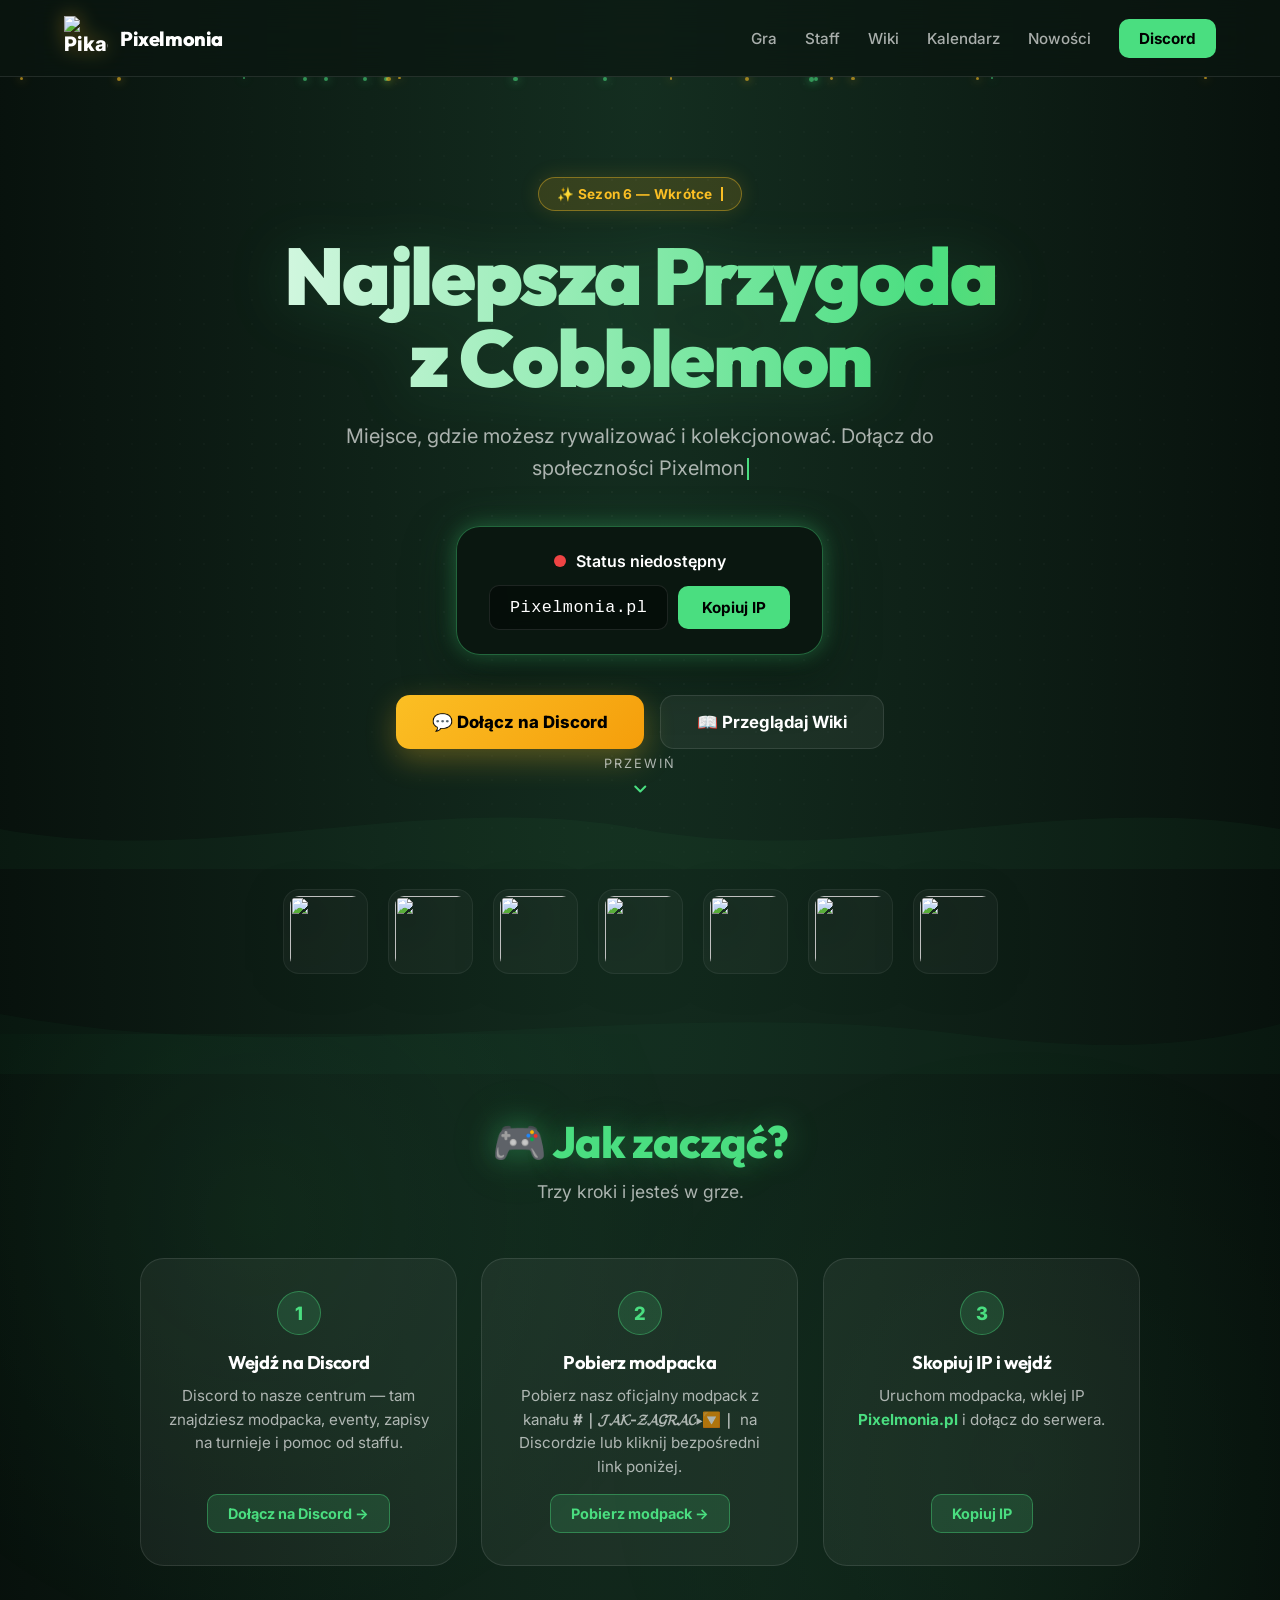
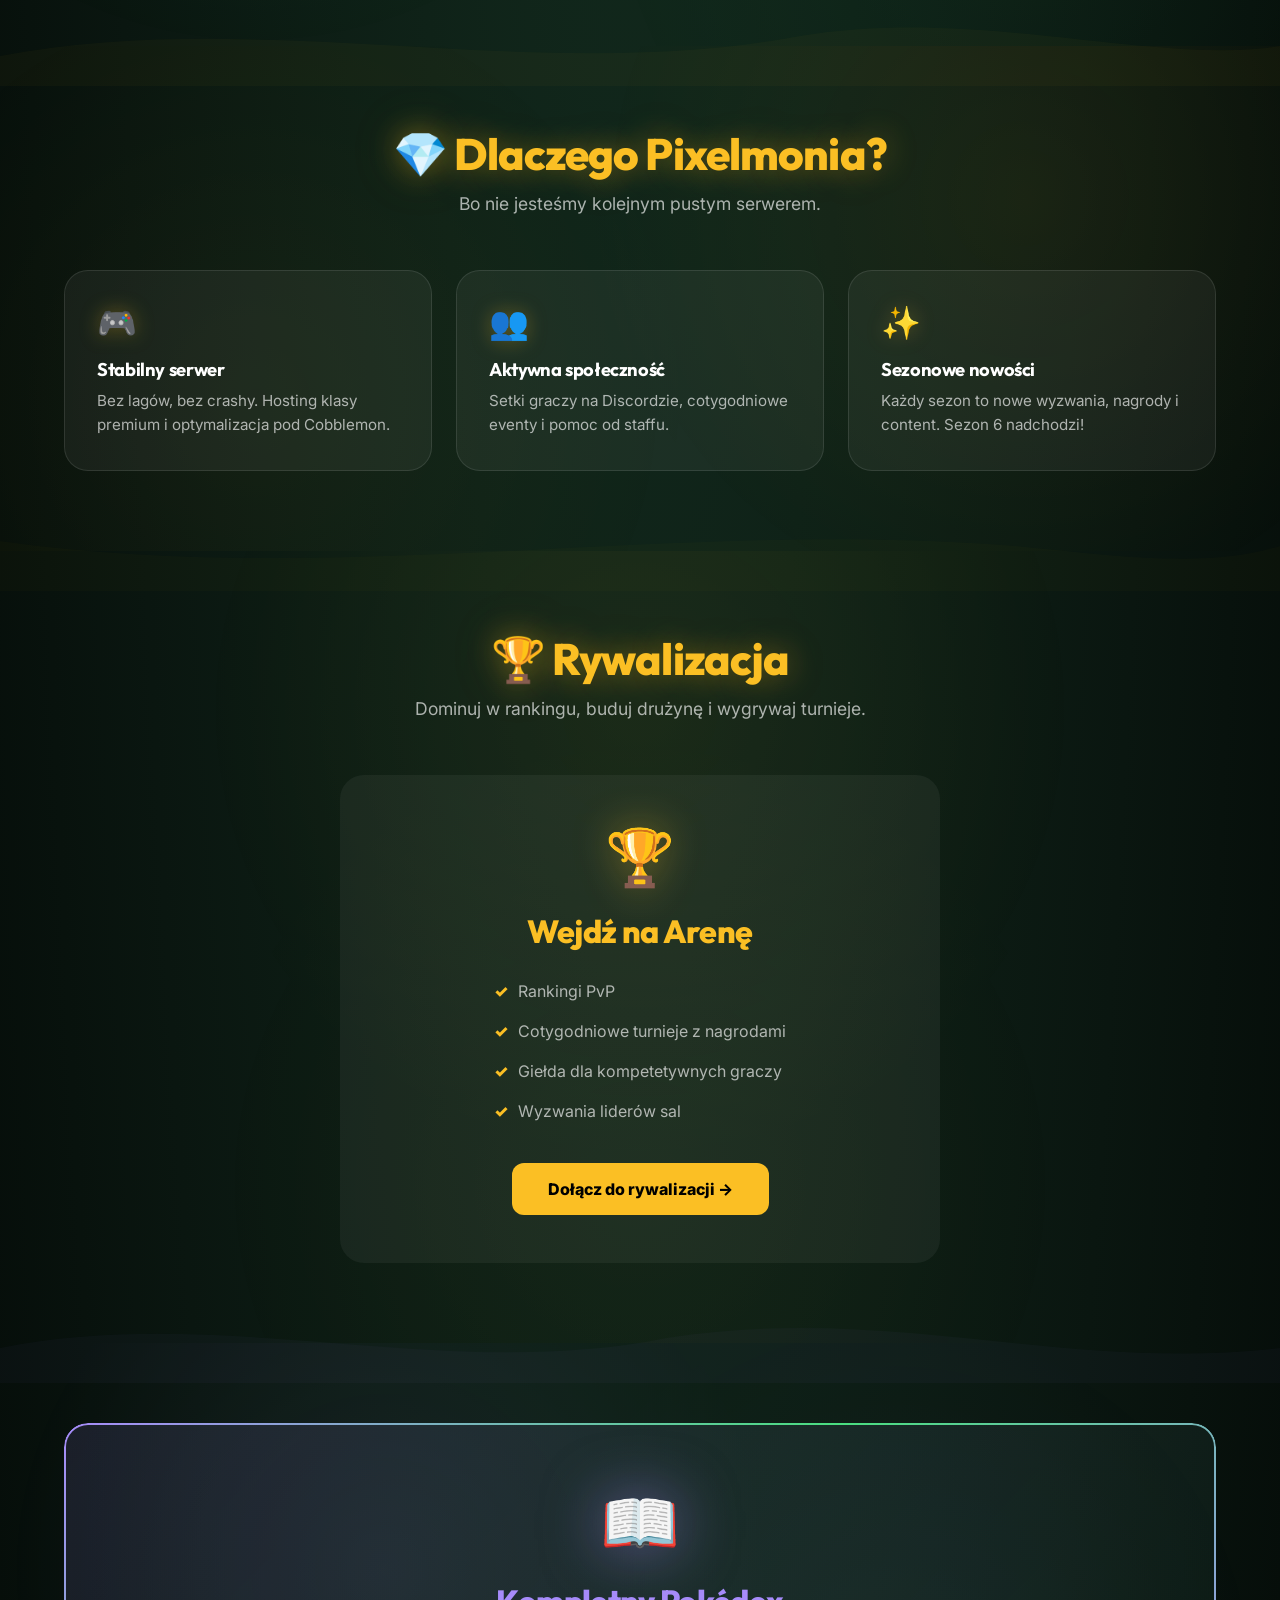
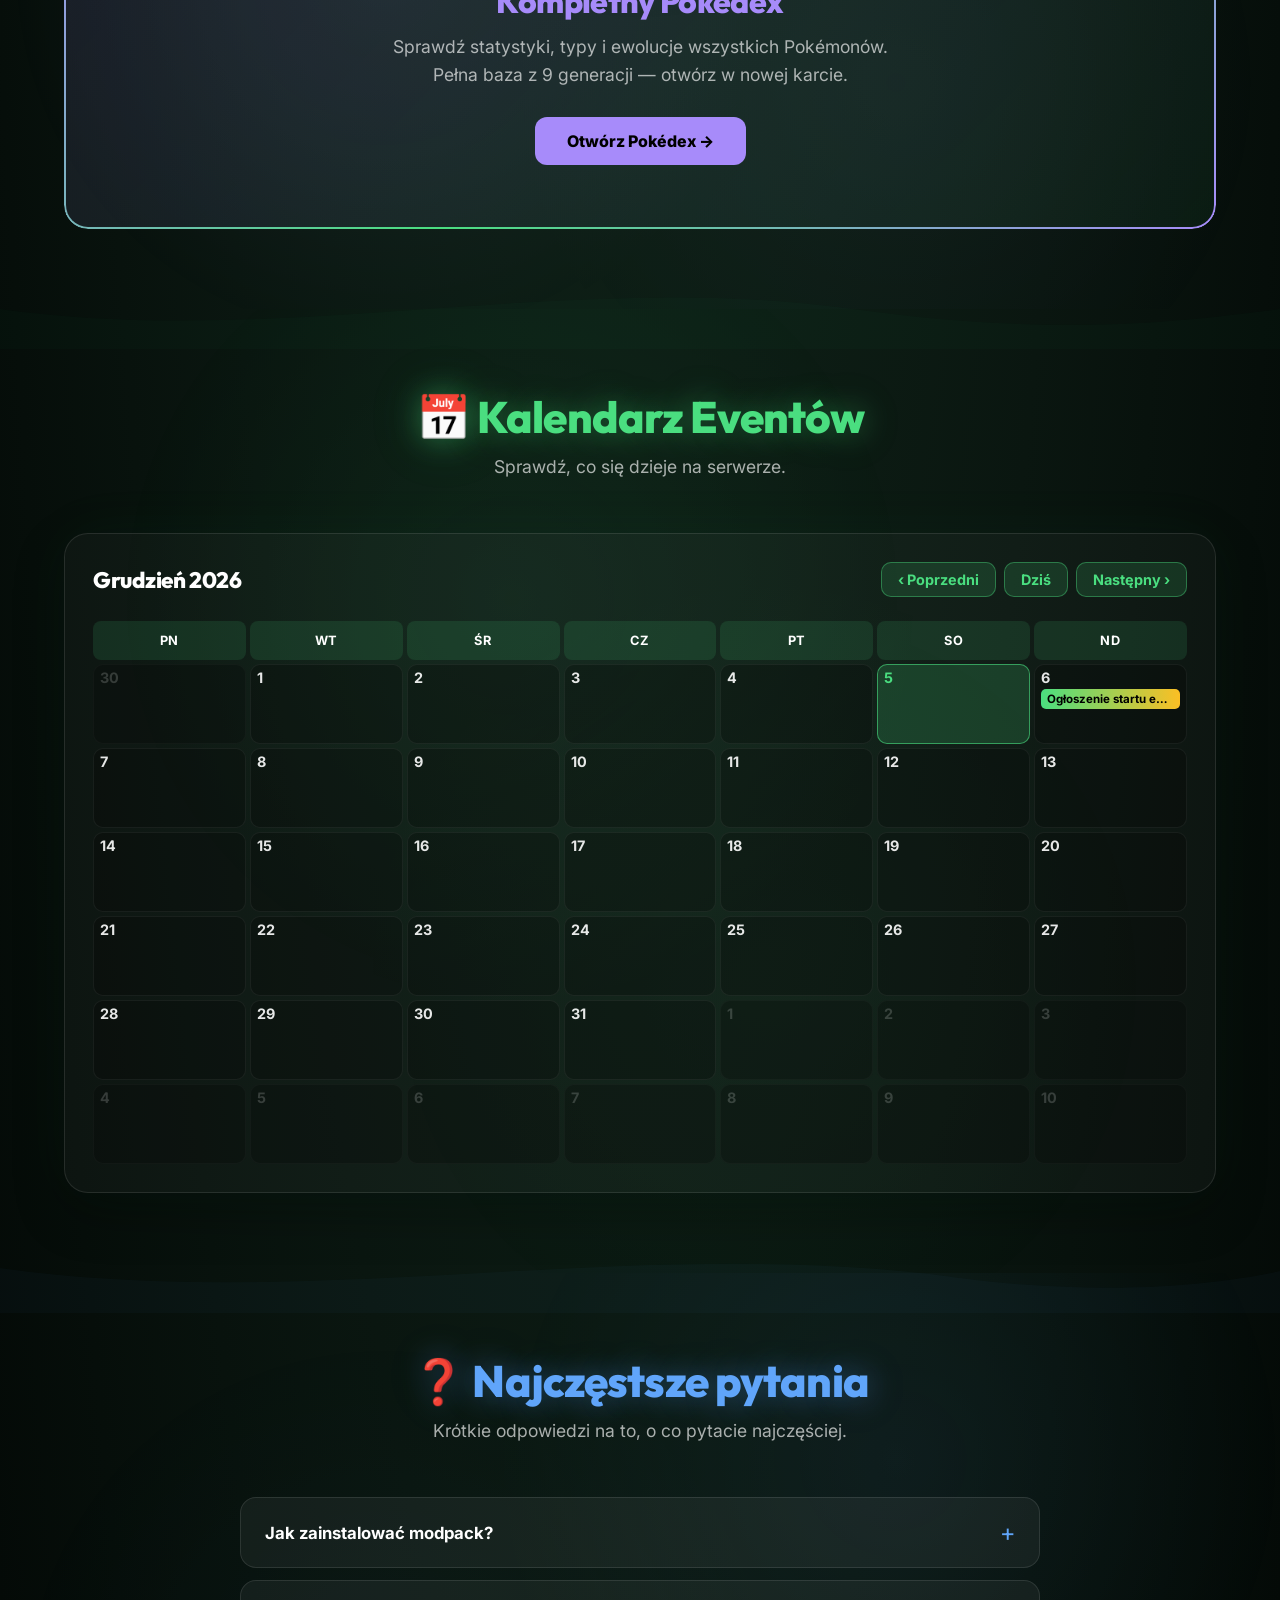
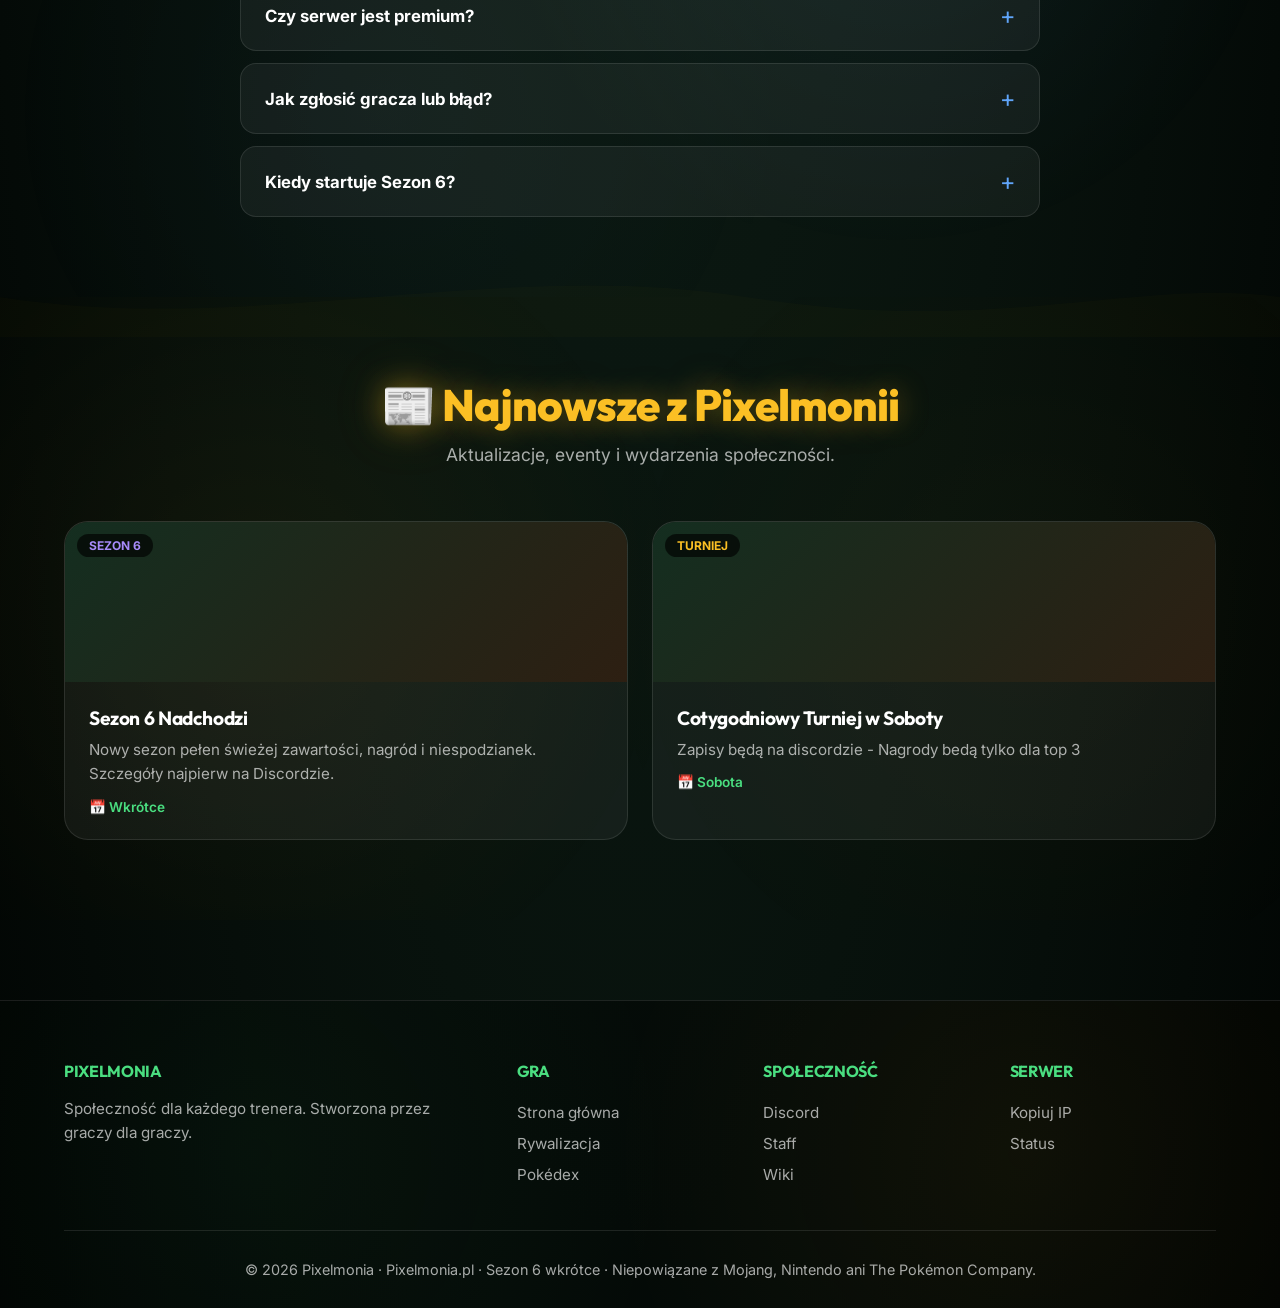
==== commit f8fc6dc4: "Add files via upload" ====
--- a/index.html
+++ b/index.html
@@ -8,608 +8,7 @@
 <link rel="preconnect" href="https://fonts.googleapis.com">
 <link rel="preconnect" href="https://fonts.gstatic.com" crossorigin>
 <link href="https://fonts.googleapis.com/css2?family=Outfit:wght@400;500;600;700;800;900&family=Inter:wght@400;500;600;700&display=swap" rel="stylesheet">
-<style>
-  :root {
-    --bg-1: #0a1610;
-    --bg-2: #142e20;
-    --green: #4ade80;
-    --gold: #fbbf24;
-    --purple: #a78bfa;
-    --blue: #60a5fa;
-    --text: #ffffff;
-    --muted: rgba(255,255,255,0.65);
-    --card: rgba(255,255,255,0.05);
-    --border: rgba(255,255,255,0.1);
-    --radius: 24px;
-    --radius-sm: 16px;
-    --font-heading: 'Outfit', -apple-system, BlinkMacSystemFont, 'Segoe UI', sans-serif;
-    --font-body: 'Inter', -apple-system, BlinkMacSystemFont, 'Segoe UI', sans-serif;
-  }
-  * { margin: 0; padding: 0; box-sizing: border-box; }
-  html { scroll-behavior: smooth; }
-  body {
-    font-family: var(--font-body);
-    background: radial-gradient(ellipse at top, var(--bg-2) 0%, var(--bg-1) 60%, #020604 100%);
-    color: var(--text);
-    min-height: 100vh;
-    overflow-x: hidden;
-    position: relative;
-  }
-  h1, h2, h3, h4, .logo span { font-family: var(--font-heading); letter-spacing: -0.02em; }
-
-  body::before {
-    content: '';
-    position: fixed;
-    inset: 0;
-    background-image: radial-gradient(circle, rgba(255,255,255,0.035) 1px, transparent 1px);
-    background-size: 24px 24px;
-    pointer-events: none;
-    z-index: 0;
-    mask-image: radial-gradient(ellipse at center, black 30%, transparent 80%);
-    -webkit-mask-image: radial-gradient(ellipse at center, black 30%, transparent 80%);
-  }
-
-  .container { max-width: 1200px; margin: 0 auto; padding: 0 24px; position: relative; z-index: 1; }
-
-  nav {
-    position: sticky; top: 0; z-index: 100;
-    backdrop-filter: blur(20px);
-    background: rgba(10,22,16,0.7);
-    border-bottom: 1px solid var(--border);
-    padding: 16px 0;
-    transition: box-shadow 0.3s, background 0.3s;
-  }
-  nav.scrolled {
-    box-shadow: 0 10px 30px rgba(0,0,0,0.5);
-    background: rgba(10,22,16,0.9);
-  }
-  .nav-inner {
-    max-width: 1200px; margin: 0 auto; padding: 0 24px;
-    display: flex; justify-content: space-between; align-items: center; gap: 20px;
-  }
-  .logo { display: flex; align-items: center; gap: 12px; font-weight: 800; font-size: 1.25rem; text-decoration: none; color: #fff; position: relative; }
-  .logo img { width: 44px; height: 44px; object-fit: contain; filter: drop-shadow(0 0 10px rgba(251,191,36,0.4)); transition: filter 0.3s; }
-  .logo span { position: relative; display: inline-block; transition: text-shadow 0.15s; }
-  .logo:hover span::before,
-  .logo:hover span::after {
-    content: attr(data-text); position: absolute; top: 0; left: 0; width: 100%; height: 100%;
-  }
-  .logo:hover span::before {
-    color: #4ade80; animation: glitch-1 0.4s infinite;
-    clip-path: polygon(0 0, 100% 0, 100% 45%, 0 45%); transform: translateX(-2px);
-  }
-  .logo:hover span::after {
-    color: #fbbf24; animation: glitch-2 0.4s infinite;
-    clip-path: polygon(0 55%, 100% 55%, 100% 100%, 0 100%); transform: translateX(2px);
-  }
-  @keyframes glitch-1 { 0%,100%{transform:translateX(-2px)} 50%{transform:translateX(2px)} }
-  @keyframes glitch-2 { 0%,100%{transform:translateX(2px)} 50%{transform:translateX(-2px)} }
-
-  .nav-links { display: flex; gap: 28px; align-items: center; }
-  .nav-links a { color: var(--muted); text-decoration: none; font-size: 0.95rem; font-weight: 500; transition: color 0.2s; }
-  .nav-links a:hover { color: var(--green); }
-  .nav-cta {
-    background: var(--green); color: #000 !important;
-    padding: 10px 20px; border-radius: 10px; font-weight: 700 !important;
-    transition: transform 0.2s, box-shadow 0.2s !important;
-  }
-  .nav-cta:hover { transform: translateY(-2px); box-shadow: 0 10px 25px rgba(74,222,128,0.4), 0 0 30px rgba(74,222,128,0.25); }
-
-  .hero { padding: 100px 0 80px; text-align: center; position: relative; overflow: hidden; }
-  .hero-floats { position: absolute; inset: 0; pointer-events: none; z-index: 0; will-change: transform; }
-  .hero-floats img { position: absolute; width: 130px; image-rendering: pixelated; opacity: 0.13; animation: float 8s ease-in-out infinite; }
-  .hero-floats img:nth-child(1) { top: 12%; left: 6%; animation-delay: 0s; }
-  .hero-floats img:nth-child(2) { top: 60%; left: 4%; animation-delay: 1.5s; }
-  .hero-floats img:nth-child(3) { top: 18%; right: 6%; animation-delay: 3s; }
-  .hero-floats img:nth-child(4) { top: 68%; right: 4%; animation-delay: 4.5s; }
-  @keyframes float { 0%,100%{transform:translateY(0) rotate(-2deg)} 50%{transform:translateY(-25px) rotate(2deg)} }
-
-  .particles { position: absolute; inset: 0; pointer-events: none; z-index: 0; overflow: hidden; }
-  .particles span {
-    position: absolute; width: 4px; height: 4px;
-    background: rgba(74,222,128,0.6); border-radius: 50%;
-    box-shadow: 0 0 10px rgba(74,222,128,0.8);
-    animation: particle-rise linear infinite;
-  }
-  .particles span:nth-child(odd) { background: rgba(251,191,36,0.6); box-shadow: 0 0 10px rgba(251,191,36,0.8); }
-  @keyframes particle-rise {
-    0% { transform: translateY(100vh) scale(0); opacity: 0; }
-    10% { opacity: 1; } 90% { opacity: 1; }
-    100% { transform: translateY(-10vh) scale(1); opacity: 0; }
-  }
-
-  .badge {
-    display: inline-flex; align-items: center; gap: 8px;
-    padding: 8px 18px;
-    background: rgba(251,191,36,0.15); border: 1px solid rgba(251,191,36,0.4);
-    color: var(--gold); border-radius: 20px; font-size: 0.85rem; font-weight: 700;
-    margin-bottom: 24px; letter-spacing: 0.3px;
-    box-shadow: 0 0 20px rgba(251,191,36,0.15);
-  }
-  .badge .badge-cursor {
-    display: inline-block; width: 2px; height: 1em;
-    background: var(--gold); animation: blink 1s infinite;
-    vertical-align: text-bottom;
-  }
-  @keyframes blink { 0%,50%{opacity:1} 51%,100%{opacity:0} }
-
-  .hero h1 {
-    font-size: clamp(2.5rem, 6.5vw, 5rem); font-weight: 900; line-height: 1.02;
-    letter-spacing: -0.03em; margin-bottom: 22px;
-    background: linear-gradient(90deg, #fff 0%, #4ade80 25%, #fbbf24 50%, #a78bfa 75%, #fff 100%);
-    background-size: 300% 100%;
-    -webkit-background-clip: text; -webkit-text-fill-color: transparent; background-clip: text;
-    animation: gradient-shift 8s ease-in-out infinite;
-    filter: drop-shadow(0 4px 30px rgba(74,222,128,0.15));
-  }
-  @keyframes gradient-shift { 0%,100% { background-position: 0% 50%; } 50% { background-position: 100% 50%; } }
-
-  .hero-sub { font-size: 1.25rem; color: var(--muted); max-width: 620px; margin: 0 auto 42px; line-height: 1.6; min-height: 3.2em; }
-  .hero-sub .cursor {
-    display: inline-block; width: 2px; height: 1.1em;
-    background: var(--green); margin-left: 2px; vertical-align: text-bottom;
-    animation: blink 1s infinite;
-  }
-
-  .status-box {
-    display: inline-flex; flex-direction: column; gap: 14px;
-    background: rgba(10,22,16,0.92);
-    border: 1px solid rgba(74,222,128,0.4);
-    border-radius: var(--radius);
-    padding: 24px 32px; backdrop-filter: blur(20px); margin-bottom: 40px;
-    box-shadow:
-      0 0 20px rgba(74,222,128,0.25),
-      0 0 40px rgba(74,222,128,0.15),
-      0 20px 50px rgba(0,0,0,0.5);
-    animation: status-glow 3s ease-in-out infinite;
-  }
-  @keyframes status-glow {
-    0%, 100% {
-      box-shadow:
-        0 0 20px rgba(74,222,128,0.25),
-        0 0 40px rgba(74,222,128,0.15),
-        0 20px 50px rgba(0,0,0,0.5);
-      border-color: rgba(74,222,128,0.4);
-    }
-    50% {
-      box-shadow:
-        0 0 30px rgba(74,222,128,0.5),
-        0 0 60px rgba(74,222,128,0.3),
-        0 20px 50px rgba(0,0,0,0.5);
-      border-color: rgba(74,222,128,0.7);
-    }
-  }
-
-  .status-line { display: flex; align-items: center; justify-content: center; gap: 10px; font-size: 1rem; font-weight: 600; }
-  .dot { width: 12px; height: 12px; border-radius: 50%; background: #888; animation: pulse 2s infinite; }
-  .dot.online { background: var(--green); box-shadow: 0 0 15px var(--green), 0 0 25px rgba(74,222,128,0.5); }
-  .dot.offline { background: #ef4444; animation: none; }
-  @keyframes pulse { 0%,100%{opacity:1} 50%{opacity:0.5} }
-  .ip-row { display: flex; gap: 10px; align-items: center; }
-  .ip { font-family: 'Courier New', monospace; font-size: 1.05rem; background: rgba(0,0,0,0.4); padding: 12px 20px; border-radius: 10px; border: 1px solid var(--border); letter-spacing: 0.5px; }
-
-  .copy-btn, .btn-primary, .btn-secondary, .lane-btn, .step-link, .step-copy-btn, .pokedex-cta, .nav-cta, .sticky-cta {
-    position: relative; overflow: hidden; isolation: isolate;
-  }
-  .copy-btn::after, .btn-primary::after, .btn-secondary::after, .lane-btn::after, .pokedex-cta::after, .nav-cta::after, .sticky-cta::after {
-    content: ''; position: absolute; top: 0; left: -100%;
-    width: 100%; height: 100%;
-    background: linear-gradient(90deg, transparent, rgba(255,255,255,0.3), transparent);
-    transition: left 0.5s; pointer-events: none; z-index: 1;
-  }
-  .copy-btn:hover::after, .btn-primary:hover::after, .btn-secondary:hover::after, .lane-btn:hover::after, .pokedex-cta:hover::after, .nav-cta:hover::after, .sticky-cta:hover::after {
-    left: 100%;
-  }
-
-  .copy-btn {
-    background: var(--green); color: #000; border: none; padding: 12px 24px;
-    border-radius: 10px; font-weight: 700; font-size: 0.95rem; cursor: pointer;
-    transition: transform 0.15s, box-shadow 0.15s, background 0.3s; font-family: inherit;
-  }
-  .copy-btn:hover { transform: scale(1.05); box-shadow: 0 10px 25px rgba(74,222,128,0.4), 0 0 30px rgba(74,222,128,0.25); }
-  .copy-btn.copied { background: var(--gold); animation: flash-success 0.6s; }
-  @keyframes flash-success {
-    0% { box-shadow: 0 0 0 0 rgba(251,191,36,0.7); }
-    70% { box-shadow: 0 0 0 20px rgba(251,191,36,0); }
-    100% { box-shadow: 0 0 0 0 rgba(251,191,36,0); }
-  }
-
-  .hero-buttons { display: flex; gap: 16px; justify-content: center; flex-wrap: wrap; }
-  .btn-primary {
-    background: linear-gradient(135deg, var(--gold), #f59e0b); color: #000;
-    padding: 16px 36px; border-radius: 14px; font-weight: 800; font-size: 1.05rem;
-    text-decoration: none; display: inline-flex; align-items: center; gap: 8px;
-    box-shadow: 0 10px 30px rgba(251,191,36,0.3); transition: transform 0.2s, box-shadow 0.2s;
-  }
-  .btn-primary:hover { transform: translateY(-3px); box-shadow: 0 15px 40px rgba(251,191,36,0.5), 0 0 50px rgba(251,191,36,0.3); }
-  .btn-secondary {
-    background: var(--card); border: 1px solid var(--border); color: var(--text);
-    padding: 16px 36px; border-radius: 14px; font-weight: 700; font-size: 1.05rem;
-    text-decoration: none; display: inline-flex; align-items: center; gap: 8px;
-    transition: transform 0.2s, background 0.2s, box-shadow 0.2s;
-  }
-  .btn-secondary:hover { transform: translateY(-3px); background: rgba(255,255,255,0.09); box-shadow: 0 10px 30px rgba(0,0,0,0.4); }
-
-  .scroll-indicator {
-    position: absolute; bottom: 30px; left: 50%; transform: translateX(-50%);
-    display: flex; flex-direction: column; align-items: center; gap: 8px;
-    color: var(--muted); font-size: 0.8rem; text-transform: uppercase; letter-spacing: 0.15em;
-    animation: bounce-indicator 2.5s ease-in-out infinite; z-index: 2;
-  }
-  .scroll-indicator svg { width: 20px; height: 20px; stroke: var(--green); animation: bounce-arrow 1.5s ease-in-out infinite; }
-  @keyframes bounce-indicator {
-    0%,100% { opacity: 0.5; transform: translateX(-50%) translateY(0); }
-    50% { opacity: 1; transform: translateX(-50%) translateY(-5px); }
-  }
-  @keyframes bounce-arrow { 0%,100% { transform: translateY(0); } 50% { transform: translateY(5px); } }
-
-  .wave-divider { position: relative; height: 80px; margin: -40px 0; z-index: 2; pointer-events: none; overflow: hidden; }
-  .wave-divider svg { width: 100%; height: 100%; display: block; }
-
-  .section { padding: 80px 0; position: relative; overflow: hidden; }
-  .section::before { content: ''; position: absolute; inset: 0; pointer-events: none; z-index: 0; opacity: 0.5; }
-  .section > .container { position: relative; z-index: 1; }
-  .section-header { text-align: center; margin-bottom: 56px; }
-  .section-header h2 { font-size: clamp(2rem, 4vw, 2.75rem); font-weight: 800; margin-bottom: 12px; }
-  .section-header p { color: var(--muted); font-size: 1.1rem; max-width: 600px; margin: 0 auto; }
-
-  .section-start .section-header h2 { color: var(--green); text-shadow: 0 0 30px rgba(74,222,128,0.4), 0 0 60px rgba(74,222,128,0.15); }
-  .section-why .section-header h2 { color: var(--gold); text-shadow: 0 0 30px rgba(251,191,36,0.4), 0 0 60px rgba(251,191,36,0.15); }
-  .section-lanes .section-header h2 { color: var(--gold); text-shadow: 0 0 30px rgba(251,191,36,0.4), 0 0 60px rgba(251,191,36,0.15); }
-  .section-pokedex .section-header h2 { color: var(--purple); text-shadow: 0 0 30px rgba(167,139,250,0.4), 0 0 60px rgba(167,139,250,0.15); }
-  .section-kalendarz .section-header h2 { color: var(--green); text-shadow: 0 0 30px rgba(74,222,128,0.4), 0 0 60px rgba(74,222,128,0.15); }
-  .section-faq .section-header h2 { color: var(--blue); text-shadow: 0 0 30px rgba(96,165,250,0.4), 0 0 60px rgba(96,165,250,0.15); }
-  .section-news .section-header h2 { color: var(--gold); text-shadow: 0 0 30px rgba(251,191,36,0.4), 0 0 60px rgba(251,191,36,0.15); }
-
-  .section-start::before {
-    background: radial-gradient(circle at 20% 30%, rgba(74,222,128,0.12) 0%, transparent 40%), radial-gradient(circle at 80% 70%, rgba(74,222,128,0.08) 0%, transparent 40%);
-    animation: mesh-move 15s ease-in-out infinite;
-  }
-  .section-why::before {
-    background: radial-gradient(circle at 80% 30%, rgba(251,191,36,0.12) 0%, transparent 40%), radial-gradient(circle at 20% 70%, rgba(251,191,36,0.08) 0%, transparent 40%);
-    animation: mesh-move 18s ease-in-out infinite reverse;
-  }
-  .section-lanes::before {
-    background: radial-gradient(circle at 50% 20%, rgba(251,191,36,0.1) 0%, transparent 50%), radial-gradient(circle at 50% 80%, rgba(251,191,36,0.06) 0%, transparent 50%);
-    animation: mesh-move 20s ease-in-out infinite;
-  }
-  .section-pokedex::before {
-    background: radial-gradient(circle at 30% 40%, rgba(167,139,250,0.14) 0%, transparent 40%), radial-gradient(circle at 70% 60%, rgba(167,139,250,0.08) 0%, transparent 40%);
-    animation: mesh-move 16s ease-in-out infinite reverse;
-  }
-  .section-kalendarz::before {
-    background: radial-gradient(circle at 40% 30%, rgba(74,222,128,0.1) 0%, transparent 40%), radial-gradient(circle at 60% 70%, rgba(74,222,128,0.06) 0%, transparent 40%);
-    animation: mesh-move 17s ease-in-out infinite;
-  }
-  .section-faq::before {
-    background: radial-gradient(circle at 70% 30%, rgba(96,165,250,0.12) 0%, transparent 40%), radial-gradient(circle at 30% 70%, rgba(96,165,250,0.06) 0%, transparent 40%);
-    animation: mesh-move 19s ease-in-out infinite reverse;
-  }
-  .section-news::before {
-    background: radial-gradient(circle at 20% 50%, rgba(251,191,36,0.1) 0%, transparent 40%), radial-gradient(circle at 80% 50%, rgba(251,191,36,0.06) 0%, transparent 40%);
-    animation: mesh-move 21s ease-in-out infinite;
-  }
-  @keyframes mesh-move {
-    0%, 100% { transform: translate(0, 0) scale(1); }
-    33% { transform: translate(2%, -2%) scale(1.05); }
-    66% { transform: translate(-2%, 2%) scale(1.05); }
-  }
-
-  .steps-grid { display: grid; grid-template-columns: repeat(auto-fit, minmax(240px, 1fr)); gap: 24px; max-width: 1000px; margin: 0 auto; }
-  .step-card {
-    background: var(--card); border: 1px solid var(--border); border-radius: var(--radius);
-    padding: 32px 24px; text-align: center; position: relative;
-    transition: border-color 0.3s, transform 0.3s, box-shadow 0.3s;
-    display: flex; flex-direction: column; align-items: center;
-    transform-style: preserve-3d; will-change: transform; overflow: hidden;
-  }
-  .step-card::before {
-    content: ''; position: absolute; inset: 0; border-radius: var(--radius); padding: 1.5px;
-    background: linear-gradient(135deg, rgba(74,222,128,0.5), rgba(251,191,36,0.3), rgba(74,222,128,0.1));
-    -webkit-mask: linear-gradient(#fff 0 0) content-box, linear-gradient(#fff 0 0);
-    -webkit-mask-composite: xor; mask: linear-gradient(#fff 0 0) content-box, linear-gradient(#fff 0 0);
-    mask-composite: exclude; opacity: 0; transition: opacity 0.3s; pointer-events: none;
-  }
-  .step-card:hover::before { opacity: 1; }
-  .step-card:hover { transform: translateY(-4px); box-shadow: 0 20px 50px rgba(74,222,128,0.12); }
-
-  .step-number {
-    width: 44px; height: 44px; margin: 0 auto 16px; border-radius: 50%;
-    background: rgba(74,222,128,0.15); border: 1px solid rgba(74,222,128,0.4); color: var(--green);
-    font-weight: 800; font-size: 1.15rem;
-    display: flex; align-items: center; justify-content: center;
-  }
-  .step-card h3 { font-size: 1.15rem; margin-bottom: 10px; font-weight: 700; }
-  .step-card p { color: var(--muted); font-size: 0.95rem; line-height: 1.55; margin-bottom: 16px; flex: 1; }
-  .step-link, .step-copy-btn {
-    display: inline-block; padding: 10px 20px; border-radius: 10px;
-    background: rgba(74,222,128,0.15); border: 1px solid rgba(74,222,128,0.4);
-    color: var(--green); font-weight: 700; font-size: 0.9rem;
-    text-decoration: none; cursor: pointer; font-family: inherit;
-    transition: background 0.2s, transform 0.2s, box-shadow 0.2s;
-  }
-  .step-link:hover, .step-copy-btn:hover {
-    background: rgba(74,222,128,0.25); transform: translateY(-1px); box-shadow: 0 5px 20px rgba(74,222,128,0.25);
-  }
-
-  .features-grid { display: grid; grid-template-columns: repeat(auto-fit, minmax(240px, 1fr)); gap: 24px; }
-  .feature-card {
-    background: var(--card); border: 1px solid var(--border); border-radius: var(--radius);
-    padding: 32px; transition: border-color 0.3s, transform 0.3s, box-shadow 0.3s;
-    transform-style: preserve-3d; will-change: transform; position: relative; overflow: hidden;
-  }
-  .feature-card::before {
-    content: ''; position: absolute; inset: 0; border-radius: var(--radius); padding: 1.5px;
-    background: linear-gradient(135deg, rgba(251,191,36,0.5), rgba(251,191,36,0.1), rgba(251,191,36,0.3));
-    -webkit-mask: linear-gradient(#fff 0 0) content-box, linear-gradient(#fff 0 0);
-    -webkit-mask-composite: xor; mask: linear-gradient(#fff 0 0) content-box, linear-gradient(#fff 0 0);
-    mask-composite: exclude; opacity: 0; transition: opacity 0.3s; pointer-events: none;
-  }
-  .feature-card:hover::before { opacity: 1; }
-  .feature-card:hover { transform: translateY(-4px); box-shadow: 0 20px 50px rgba(251,191,36,0.12); }
-  .feature-icon {
-    font-size: 2rem; margin-bottom: 16px; display: inline-block;
-    animation: icon-bounce 3s ease-in-out infinite;
-    filter: drop-shadow(0 0 10px rgba(251,191,36,0.3));
-  }
-  .feature-card:nth-child(1) .feature-icon { animation-delay: 0s; }
-  .feature-card:nth-child(2) .feature-icon { animation-delay: 0.5s; }
-  .feature-card:nth-child(3) .feature-icon { animation-delay: 1s; }
-  @keyframes icon-bounce {
-    0%,100% { transform: translateY(0) scale(1); }
-    50% { transform: translateY(-5px) scale(1.1); }
-  }
-  .feature-card h3 { font-size: 1.15rem; margin-bottom: 8px; font-weight: 700; }
-  .feature-card p { color: var(--muted); font-size: 0.95rem; line-height: 1.6; }
-
-  .single-lane {
-    max-width: 600px; margin: 0 auto;
-    background: var(--card); border-radius: var(--radius);
-    padding: 48px; text-align: center;
-    transition: transform 0.3s, box-shadow 0.3s;
-    transform-style: preserve-3d; will-change: transform; position: relative; overflow: hidden;
-  }
-  .single-lane::before {
-    content: ''; position: absolute; inset: 0; border-radius: var(--radius); padding: 1.5px;
-    background: linear-gradient(135deg, rgba(251,191,36,0.6), rgba(251,191,36,0.1), rgba(251,191,36,0.4));
-    -webkit-mask: linear-gradient(#fff 0 0) content-box, linear-gradient(#fff 0 0);
-    -webkit-mask-composite: xor; mask: linear-gradient(#fff 0 0) content-box, linear-gradient(#fff 0 0);
-    mask-composite: exclude; opacity: 0; transition: opacity 0.3s; pointer-events: none;
-  }
-  .single-lane:hover::before { opacity: 1; }
-  .single-lane:hover { transform: translateY(-6px); box-shadow: 0 25px 60px rgba(251,191,36,0.15); }
-  .lane-icon { font-size: 3.5rem; margin-bottom: 20px; display: inline-block; animation: icon-float 4s ease-in-out infinite; filter: drop-shadow(0 0 20px rgba(251,191,36,0.4)); }
-  @keyframes icon-float {
-    0%,100% { transform: translateY(0) rotate(-3deg); }
-    50% { transform: translateY(-8px) rotate(3deg); }
-  }
-  .single-lane h3 { font-size: 2rem; margin-bottom: 20px; font-weight: 800; color: var(--gold); }
-  .single-lane ul { list-style: none; margin-bottom: 32px; text-align: left; display: inline-block; }
-  .single-lane li { padding: 10px 0; color: var(--muted); display: flex; align-items: center; gap: 10px; }
-  .single-lane li::before { content: '✓'; color: var(--gold); font-weight: 900; }
-  .lane-btn {
-    display: inline-flex; align-items: center; gap: 8px;
-    padding: 16px 36px; border-radius: 12px; text-decoration: none; font-weight: 800;
-    background: var(--gold); color: #000;
-    transition: transform 0.2s, box-shadow 0.2s;
-  }
-  .lane-btn:hover { transform: translateY(-2px); box-shadow: 0 10px 25px rgba(0,0,0,0.4), 0 0 30px rgba(251,191,36,0.3); }
-
-  .pokemon-strip { display: flex; justify-content: center; gap: 20px; flex-wrap: wrap; padding: 40px 0; }
-  .pokemon-strip img {
-    width: 85px; height: 85px; image-rendering: pixelated;
-    filter: drop-shadow(0 10px 20px rgba(0,0,0,0.5));
-    transition: transform 0.3s, filter 0.3s;
-    border-radius: 16px; padding: 6px;
-    background: rgba(255,255,255,0.03); border: 1px solid rgba(255,255,255,0.06);
-  }
-  .pokemon-strip img:hover { transform: translateY(-12px) scale(1.15); filter: drop-shadow(0 15px 30px rgba(74,222,128,0.3)); border-color: rgba(74,222,128,0.3); }
-
-  .pokedex-card {
-    display: block;
-    background: linear-gradient(135deg, rgba(167,139,250,0.12), rgba(74,222,128,0.06));
-    border-radius: var(--radius);
-    padding: 60px 40px; text-align: center;
-    text-decoration: none; color: inherit;
-    transition: transform 0.3s, box-shadow 0.3s;
-    transform-style: preserve-3d; will-change: transform; position: relative; overflow: hidden;
-  }
-  .pokedex-card::before {
-    content: ''; position: absolute; inset: 0; border-radius: var(--radius); padding: 2px;
-    background: linear-gradient(135deg, #a78bfa, #4ade80, #a78bfa);
-    -webkit-mask: linear-gradient(#fff 0 0) content-box, linear-gradient(#fff 0 0);
-    -webkit-mask-composite: xor; mask: linear-gradient(#fff 0 0) content-box, linear-gradient(#fff 0 0);
-    mask-composite: exclude; pointer-events: none;
-  }
-  .pokedex-card:hover { transform: translateY(-6px); box-shadow: 0 25px 60px rgba(167,139,250,0.2), 0 0 60px rgba(167,139,250,0.1); }
-  .pokedex-icon { font-size: 4rem; margin-bottom: 20px; display: inline-block; animation: icon-pulse 3s ease-in-out infinite; filter: drop-shadow(0 0 30px rgba(167,139,250,0.5)); }
-  @keyframes icon-pulse { 0%,100% { transform: scale(1); } 50% { transform: scale(1.08); } }
-  .pokedex-card h3 { font-size: 2rem; font-weight: 800; margin-bottom: 12px; color: var(--purple); }
-  .pokedex-card p { color: var(--muted); font-size: 1.1rem; max-width: 500px; margin: 0 auto 28px; line-height: 1.6; }
-  .pokedex-cta {
-    display: inline-block; background: var(--purple); color: #000;
-    padding: 14px 32px; border-radius: 12px; font-weight: 800;
-    transition: transform 0.2s, box-shadow 0.2s;
-  }
-  .pokedex-card:hover .pokedex-cta { transform: translateY(-2px); box-shadow: 0 10px 30px rgba(167,139,250,0.4); }
-
-  .faq-list { max-width: 800px; margin: 0 auto; display: flex; flex-direction: column; gap: 12px; }
-  .faq-item {
-    background: var(--card); border: 1px solid var(--border);
-    border-radius: var(--radius-sm); overflow: hidden;
-    transition: border-color 0.3s, box-shadow 0.3s, background 0.3s;
-  }
-  .faq-item:hover {
-    border-color: rgba(96,165,250,0.4);
-    background: rgba(96,165,250,0.06);
-    box-shadow: 0 10px 30px rgba(96,165,250,0.1);
-  }
-  .faq-item summary {
-    padding: 20px 24px; cursor: pointer; font-weight: 700; font-size: 1.05rem;
-    list-style: none; display: flex; justify-content: space-between; align-items: center;
-    gap: 16px; transition: padding-left 0.2s;
-  }
-  .faq-item:hover summary { padding-left: 30px; }
-  .faq-item summary::-webkit-details-marker { display: none; }
-  .faq-item summary::after {
-    content: '+'; font-size: 1.5rem; color: var(--blue); font-weight: 400;
-    transition: transform 0.2s, color 0.2s; flex-shrink: 0;
-  }
-  .faq-item:hover summary::after { color: #93c5fd; }
-  .faq-item[open] summary::after { transform: rotate(45deg); }
-  .faq-item[open] summary { color: var(--blue); }
-  .faq-answer { padding: 0 24px 20px; color: var(--muted); font-size: 0.95rem; line-height: 1.65; }
-
-  /* KALENDARZ */
-  #calendar-wrap {
-    background: rgba(255,255,255,0.03);
-    border: 1px solid var(--border);
-    border-radius: var(--radius);
-    padding: 28px;
-    box-shadow: 0 20px 50px rgba(0,0,0,0.3), 0 0 60px rgba(74,222,128,0.05);
-    position: relative;
-    transform-origin: center bottom;
-  }
-  #calendar { color: #fff; }
-
-  .fc { color: #fff; font-family: inherit; }
-  .fc .fc-toolbar-title {
-    color: #fff; font-weight: 800; font-size: 1.4rem;
-    letter-spacing: -0.02em; font-family: var(--font-heading);
-  }
-  .fc .fc-button-primary {
-    background: rgba(74,222,128,0.15) !important;
-    border: 1px solid rgba(74,222,128,0.4) !important;
-    color: #4ade80 !important;
-    font-weight: 700; text-transform: capitalize;
-    box-shadow: none !important; border-radius: 10px !important;
-  }
-  .fc .fc-button-primary:hover { background: rgba(74,222,128,0.25) !important; }
-  .fc .fc-button-primary:not(:disabled).fc-button-active {
-    background: #4ade80 !important; color: #000 !important; border-color: #4ade80 !important;
-    box-shadow: 0 0 20px rgba(74,222,128,0.4) !important;
-  }
-  .fc-theme-standard td, .fc-theme-standard th { border-color: rgba(255,255,255,0.08); }
-  .fc-theme-standard .fc-scrollgrid { border-color: rgba(255,255,255,0.08); }
-  .fc .fc-col-header-cell-cushion {
-    color: #fff; font-weight: 700; text-transform: uppercase;
-    font-size: 0.8rem; letter-spacing: 0.05em; padding: 10px 0;
-  }
-  .fc .fc-daygrid-day-number { color: rgba(255,255,255,0.7); font-weight: 600; padding: 6px 8px; }
-  .fc .fc-day-today { background: rgba(74,222,128,0.08) !important; }
-  .fc .fc-day-today .fc-daygrid-day-number { color: #4ade80; }
-
-  .fc-event {
-    border: none !important; color: #000 !important; font-weight: 700;
-    padding: 2px 6px; border-radius: 6px !important; cursor: pointer; font-size: 0.85rem;
-    background: linear-gradient(90deg, #4ade80, #fbbf24, #4ade80) !important;
-    background-size: 200% 100% !important;
-    animation: event-shimmer 3s ease-in-out infinite;
-    box-shadow: 0 2px 10px rgba(74,222,128,0.3);
-  }
-  @keyframes event-shimmer {
-    0%, 100% { background-position: 0% 50%; }
-    50% { background-position: 100% 50%; }
-  }
-  .fc-event:hover { box-shadow: 0 4px 15px rgba(74,222,128,0.5); }
-  .fc-list-event:hover td { background: rgba(74,222,128,0.1) !important; }
-  .fc-list-day-cushion { background: rgba(255,255,255,0.05) !important; }
-  .fc-list-day-text, .fc-list-day-side-text { color: #fff !important; }
-  .fc-list-event-title { color: #fff !important; }
-  .fc-list-event-time { color: rgba(255,255,255,0.6) !important; }
-  .fc-list-event-dot { border-color: #4ade80 !important; }
-
-  .news-grid { display: grid; grid-template-columns: repeat(auto-fit, minmax(300px, 1fr)); gap: 24px; }
-  .news-card {
-    background: var(--card); border: 1px solid var(--border); border-radius: var(--radius);
-    overflow: hidden; transition: transform 0.3s, border-color 0.3s, box-shadow 0.3s;
-    text-decoration: none; color: inherit; display: block;
-    transform-style: preserve-3d; will-change: transform;
-  }
-  .news-card:hover { transform: translateY(-6px); border-color: rgba(251,191,36,0.4); box-shadow: 0 25px 60px rgba(251,191,36,0.15); }
-  .news-thumb { height: 160px; background: linear-gradient(135deg, var(--bg-2), #2d1f12); display: flex; align-items: center; justify-content: center; position: relative; }
-  .news-thumb img { width: 105px; image-rendering: pixelated; filter: drop-shadow(0 10px 20px rgba(0,0,0,0.5)); }
-  .news-tag { position: absolute; top: 12px; left: 12px; background: rgba(0,0,0,0.65); color: var(--green); padding: 4px 12px; border-radius: 20px; font-size: 0.75rem; font-weight: 700; text-transform: uppercase; backdrop-filter: blur(10px); }
-  .news-tag.gold { color: var(--gold); }
-  .news-tag.purple { color: var(--purple); }
-  .news-body { padding: 24px; }
-  .news-body h3 { font-size: 1.2rem; margin-bottom: 8px; font-weight: 700; }
-  .news-body p { color: var(--muted); font-size: 0.95rem; line-height: 1.6; }
-  .news-date { color: var(--green); font-size: 0.85rem; margin-top: 12px; font-weight: 600; }
-
-  footer {
-    background: rgba(0,0,0,0.4); border-top: 1px solid var(--border);
-    padding: 60px 0 30px; margin-top: 80px;
-    position: relative; overflow: hidden;
-  }
-  footer::before {
-    content: ''; position: absolute; inset: 0;
-    background:
-      radial-gradient(circle at 20% 50%, rgba(74,222,128,0.05) 0%, transparent 40%),
-      radial-gradient(circle at 80% 50%, rgba(251,191,36,0.05) 0%, transparent 40%);
-    animation: mesh-move 25s ease-in-out infinite;
-    pointer-events: none; z-index: 0;
-  }
-  footer > .container { position: relative; z-index: 1; }
-  .footer-grid { display: grid; grid-template-columns: 2fr 1fr 1fr 1fr; gap: 40px; margin-bottom: 40px; }
-  @media (max-width: 800px) { .footer-grid { grid-template-columns: 1fr 1fr; } }
-  @media (max-width: 500px) { .footer-grid { grid-template-columns: 1fr; } }
-  .footer-col h4 { font-size: 1rem; margin-bottom: 16px; font-weight: 700; color: var(--green); text-transform: uppercase; }
-  .footer-col a {
-    display: block; color: var(--muted); text-decoration: none;
-    padding: 6px 0; font-size: 0.95rem;
-    transition: color 0.2s, transform 0.2s, padding-left 0.2s;
-  }
-  .footer-col a:hover { color: var(--green); transform: translateX(5px); padding-left: 4px; }
-  .footer-col p { color: var(--muted); font-size: 0.95rem; line-height: 1.6; }
-  .footer-bottom { text-align: center; padding-top: 30px; border-top: 1px solid var(--border); color: var(--muted); font-size: 0.9rem; }
-
-  .sticky-cta {
-    position: fixed; bottom: 24px; right: 24px; z-index: 99;
-    display: inline-flex; align-items: center; gap: 10px;
-    padding: 14px 24px;
-    background: linear-gradient(135deg, #5865F2, #4752c4);
-    color: #fff; border-radius: 14px;
-    font-weight: 800; font-size: 0.95rem; text-decoration: none;
-    box-shadow: 0 10px 30px rgba(88,101,242,0.4), 0 0 40px rgba(88,101,242,0.2);
-    transition: transform 0.2s, box-shadow 0.2s, opacity 0.3s;
-    opacity: 0; transform: translateY(20px); pointer-events: none;
-  }
-  .sticky-cta.visible { opacity: 1; transform: translateY(0); pointer-events: auto; }
-  .sticky-cta:hover { transform: translateY(-3px); box-shadow: 0 15px 40px rgba(88,101,242,0.6), 0 0 60px rgba(88,101,242,0.3); }
-  .sticky-cta .cta-icon { font-size: 1.2rem; }
-  @media (max-width: 600px) {
-    .sticky-cta { bottom: 16px; right: 16px; padding: 12px 18px; font-size: 0.85rem; }
-  }
-
-  .reveal {
-    opacity: 0; transform: translateY(30px);
-    transition: opacity 0.8s cubic-bezier(0.2, 0.8, 0.2, 1), transform 0.8s cubic-bezier(0.2, 0.8, 0.2, 1);
-    will-change: opacity, transform;
-  }
-  .reveal.visible { opacity: 1; transform: translateY(0); }
-  .reveal-delay-1 { transition-delay: 0.1s; }
-  .reveal-delay-2 { transition-delay: 0.2s; }
-  .reveal-delay-3 { transition-delay: 0.3s; }
-  .reveal-delay-4 { transition-delay: 0.4s; }
-
-  @media (max-width: 800px) {
-    .nav-links a:not(.nav-cta) { display: none; }
-    .hero { padding: 60px 0 40px; }
-    .section { padding: 60px 0; }
-    #calendar-wrap { padding: 16px; }
-    .fc .fc-toolbar { flex-direction: column; gap: 10px; }
-    .scroll-indicator { display: none; }
-    .wave-divider { height: 40px; margin: -20px 0; }
-  }
-
-  @media (prefers-reduced-motion: reduce) {
-    .reveal { opacity: 1; transform: none; transition: none; }
-    .hero-floats img, .hero h1, .badge .badge-cursor, .feature-icon, .lane-icon, .pokedex-icon, .scroll-indicator svg, .fc-event, .status-box { animation: none; }
-    .particles, .wave-divider { display: none; }
-    .section::before, footer::before { animation: none; }
-  }
-</style>
+<link rel="stylesheet" href="style.css">
 </head>
 <body>
 
@@ -812,7 +211,24 @@
       <p>Sprawdź, co się dzieje na serwerze.</p>
     </div>
     <div id="calendar-wrap" class="reveal">
-      <div id="calendar"></div>
+      <div class="cal-header">
+        <div class="cal-title" id="calTitle">Listopad 2026</div>
+        <div class="cal-nav">
+          <button class="cal-btn" id="calPrev">‹ Poprzedni</button>
+          <button class="cal-btn" id="calToday">Dziś</button>
+          <button class="cal-btn" id="calNext">Następny ›</button>
+        </div>
+      </div>
+      <div class="cal-weekdays">
+        <div class="cal-weekday">Pn</div>
+        <div class="cal-weekday">Wt</div>
+        <div class="cal-weekday">Śr</div>
+        <div class="cal-weekday">Cz</div>
+        <div class="cal-weekday">Pt</div>
+        <div class="cal-weekday">So</div>
+        <div class="cal-weekday">Nd</div>
+      </div>
+      <div class="cal-grid" id="calGrid"></div>
     </div>
   </div>
 </section>
@@ -891,255 +307,7 @@
   <span class="cta-icon">💬</span> Dołącz na Discord
 </a>
 
-<script>
-  const SERVER_IP = "Pixelmonia.pl";
-  document.getElementById('serverIp').textContent = SERVER_IP;
-
-  function copyIp() {
-    navigator.clipboard.writeText(SERVER_IP).then(() => {
-      const btn = document.getElementById('copyBtn');
-      const orig = btn.textContent;
-      btn.textContent = '✓ Skopiowano!';
-      btn.classList.add('copied');
-      setTimeout(() => {
-        btn.textContent = orig;
-        btn.classList.remove('copied');
-      }, 1500);
-    });
-  }
-
-  fetch(`https://api.mcstatus.io/v2/status/java/${SERVER_IP}`)
-    .then(r => r.json())
-    .then(data => {
-      const dot = document.getElementById('statusDot');
-      const text = document.getElementById('statusText');
-      if (data.online) {
-        dot.classList.add('online');
-        text.textContent = `Online — ${data.players.online} graczy`;
-      } else {
-        dot.classList.add('offline');
-        text.textContent = 'Serwer offline';
-      }
-    })
-    .catch(() => {
-      document.getElementById('statusText').textContent = 'Status niedostępny';
-      document.getElementById('statusDot').classList.add('offline');
-    });
-
-  (function() {
-    const el = document.getElementById('typewriter');
-    if (!el) return;
-    const fullText = el.dataset.text;
-    let i = 0;
-    el.innerHTML = '<span class="typed"></span><span class="cursor"></span>';
-    const typed = el.querySelector('.typed');
-    function type() {
-      if (i < fullText.length) {
-        typed.textContent += fullText.charAt(i);
-        i++;
-        setTimeout(type, 35);
-      }
-    }
-    setTimeout(type, 800);
-  })();
-
-  (function() {
-    const container = document.getElementById('particles');
-    if (!container) return;
-    for (let i = 0; i < 20; i++) {
-      const p = document.createElement('span');
-      p.style.left = Math.random() * 100 + '%';
-      p.style.animationDuration = (8 + Math.random() * 10) + 's';
-      p.style.animationDelay = (Math.random() * 10) + 's';
-      p.style.width = p.style.height = (2 + Math.random() * 3) + 'px';
-      container.appendChild(p);
-    }
-  })();
-
-  (function() {
-    const layer = document.getElementById('parallaxLayer');
-    if (!layer) return;
-    let ticking = false;
-    window.addEventListener('scroll', function() {
-      if (!ticking) {
-        window.requestAnimationFrame(function() {
-          layer.style.transform = `translateY(${window.scrollY * 0.3}px)`;
-          ticking = false;
-        });
-        ticking = true;
-      }
-    });
-  })();
-
-  (function() {
-    const cards = document.querySelectorAll('.tilt');
-    cards.forEach(card => {
-      card.addEventListener('mousemove', function(e) {
-        const rect = card.getBoundingClientRect();
-        const x = e.clientX - rect.left;
-        const y = e.clientY - rect.top;
-        const rotateX = ((y - rect.height / 2) / (rect.height / 2)) * -6;
-        const rotateY = ((x - rect.width / 2) / (rect.width / 2)) * 6;
-        card.style.transform = `perspective(1000px) rotateX(${rotateX}deg) rotateY(${rotateY}deg) translateY(-4px)`;
-      });
-      card.addEventListener('mouseleave', function() {
-        card.style.transform = '';
-      });
-    });
-  })();
-
-  (function() {
-    const cta = document.getElementById('stickyCta');
-    if (!cta) return;
-    window.addEventListener('scroll', function() {
-      if (window.scrollY > 400) cta.classList.add('visible');
-      else cta.classList.remove('visible');
-    });
-  })();
-
-  (function() {
-    const nav = document.getElementById('navbar');
-    if (!nav) return;
-    window.addEventListener('scroll', function() {
-      if (window.scrollY > 20) nav.classList.add('scrolled');
-      else nav.classList.remove('scrolled');
-    });
-  })();
-
-  document.addEventListener('DOMContentLoaded', function() {
-    const reveals = document.querySelectorAll('.reveal');
-    if (!('IntersectionObserver' in window)) {
-      reveals.forEach(el => el.classList.add('visible'));
-      return;
-    }
-    const observer = new IntersectionObserver((entries) => {
-      entries.forEach(entry => {
-        if (entry.isIntersecting) {
-          entry.target.classList.add('visible');
-          observer.unobserve(entry.target);
-        }
-      });
-    }, { threshold: 0.1, rootMargin: '0px 0px -50px 0px' });
-    reveals.forEach(el => observer.observe(el));
-  });
-</script>
-
-<link href="https://cdn.jsdelivr.net/npm/fullcalendar@6.1.15/index.global.min.css" rel="stylesheet">
-<script src="https://cdn.jsdelivr.net/npm/fullcalendar@6.1.15/index.global.min.js"></script>
-<script>
-document.addEventListener('DOMContentLoaded', function() {
-  const calendarEl = document.getElementById('calendar');
-  const wrap = document.getElementById('calendar-wrap');
-  if (!calendarEl || typeof FullCalendar === 'undefined') return;
-
-  const calendar = new FullCalendar.Calendar(calendarEl, {
-    initialView: 'dayGridMonth',
-    locale: 'pl', firstDay: 1, height: 'auto',
-    headerToolbar: { left: 'prev,next today', center: 'title', right: 'dayGridMonth,listWeek' },
-    buttonText: { today: 'Dziś', month: 'Miesiąc', week: 'Tydzień', list: 'Lista' },
-    events: [
-      // ═══════════════════════════════════════════════════════════
-      // 👇 TUTAJ WPISUJESZ EVENTY 👇
-      // Format: { title: 'Nazwa', start: 'RRRR-MM-DDTHH:MM:SS', end: 'RRRR-MM-DDTHH:MM:SS', description: 'Opis' }
-      // ═══════════════════════════════════════════════════════════
-      {
-        title: 'Przykładowy Turniej',
-        start: '2026-11-10T18:00:00',
-        end: '2026-11-10T21:00:00',
-        description: 'To jest przykładowy event. Możesz go usunąć w kodzie.'
-      },
-      // ═══════════════════════════════════════════════════════════
-      // 👆 KONIEC WPISYWANIA EVENTÓW 👆
-      // ═══════════════════════════════════════════════════════════
-    ],
-    eventColor: '#4ade80',
-    eventTextColor: '#000',
-    eventClick: function(info) {
-      info.jsEvent.preventDefault();
-      const desc = info.event.extendedProps.description;
-      alert(desc ? `📅 ${info.event.title}\n\n${desc}` : `📅 ${info.event.title}`);
-    }
-  });
-  calendar.render();
-
-  // DŹWIĘK
-  const pageTurnSound = new Audio('page-turn.mp3');
-  pageTurnSound.volume = 0.4;
-  pageTurnSound.preload = 'auto';
-  function playPageTurnSound() {
-    try {
-      pageTurnSound.currentTime = 0;
-      pageTurnSound.play().catch(err => console.warn('Audio:', err));
-    } catch (err) {
-      console.warn('Audio error:', err);
-    }
-  }
-
-  // EFEKT KARTKI — Web Animations API (z kierunkiem)
-  let isAnimating = false;
-
-  function animatePageTurn(callback, direction) {
-    if (isAnimating) return;
-    isAnimating = true;
-
-    playPageTurnSound();
-
-    const outRotate = direction === -1 ? 100 : -100;
-    const inRotate = direction === -1 ? -100 : 100;
-
-    const outAnim = wrap.animate([
-      { transform: 'perspective(1800px) rotateX(0deg)', opacity: 1 },
-      { transform: `perspective(1800px) rotateX(${outRotate}deg)`, opacity: 0 }
-    ], {
-      duration: 600,
-      easing: 'cubic-bezier(0.4, 0.0, 0.2, 1)',
-      fill: 'forwards'
-    });
-
-    outAnim.onfinish = () => {
-      callback();
-
-      requestAnimationFrame(() => {
-        const inAnim = wrap.animate([
-          { transform: `perspective(1800px) rotateX(${inRotate}deg)`, opacity: 0 },
-          { transform: 'perspective(1800px) rotateX(0deg)', opacity: 1 }
-        ], {
-          duration: 600,
-          easing: 'cubic-bezier(0.4, 0.0, 0.2, 1)',
-          fill: 'forwards'
-        });
-
-        inAnim.onfinish = () => {
-          outAnim.cancel();
-          inAnim.cancel();
-          isAnimating = false;
-        };
-      });
-    };
-  }
-
-  document.querySelectorAll('.fc-prev-button, .fc-next-button').forEach(btn => {
-    btn.addEventListener('click', function(e) {
-      e.preventDefault();
-      e.stopImmediatePropagation();
-      const direction = this.classList.contains('fc-prev-button') ? -1 : 1;
-      animatePageTurn(() => {
-        calendar.incrementDate({ months: direction });
-      }, direction);
-    }, true);
-  });
-
-  document.querySelectorAll('.fc-today-button').forEach(btn => {
-    btn.addEventListener('click', function(e) {
-      e.preventDefault();
-      e.stopImmediatePropagation();
-      animatePageTurn(() => {
-        calendar.today();
-      }, 1);
-    }, true);
-  });
-});
-</script>
+<script src="script.js"></script>
 
 </body>
 </html>
--- a/style.css
+++ b/style.css
@@ -0,0 +1,614 @@
+:root {
+  --bg-1: #0a1610;
+  --bg-2: #142e20;
+  --green: #4ade80;
+  --gold: #fbbf24;
+  --purple: #a78bfa;
+  --blue: #60a5fa;
+  --text: #ffffff;
+  --muted: rgba(255,255,255,0.65);
+  --card: rgba(255,255,255,0.05);
+  --border: rgba(255,255,255,0.1);
+  --radius: 24px;
+  --radius-sm: 16px;
+  --font-heading: 'Outfit', -apple-system, BlinkMacSystemFont, 'Segoe UI', sans-serif;
+  --font-body: 'Inter', -apple-system, BlinkMacSystemFont, 'Segoe UI', sans-serif;
+}
+* { margin: 0; padding: 0; box-sizing: border-box; }
+html { scroll-behavior: smooth; }
+body {
+  font-family: var(--font-body);
+  background: radial-gradient(ellipse at top, var(--bg-2) 0%, var(--bg-1) 60%, #020604 100%);
+  color: var(--text);
+  min-height: 100vh;
+  overflow-x: hidden;
+  position: relative;
+}
+h1, h2, h3, h4, .logo span { font-family: var(--font-heading); letter-spacing: -0.02em; }
+
+body::before {
+  content: '';
+  position: fixed;
+  inset: 0;
+  background-image: radial-gradient(circle, rgba(255,255,255,0.035) 1px, transparent 1px);
+  background-size: 24px 24px;
+  pointer-events: none;
+  z-index: 0;
+  mask-image: radial-gradient(ellipse at center, black 30%, transparent 80%);
+  -webkit-mask-image: radial-gradient(ellipse at center, black 30%, transparent 80%);
+}
+
+.container { max-width: 1200px; margin: 0 auto; padding: 0 24px; position: relative; z-index: 1; }
+
+nav {
+  position: sticky; top: 0; z-index: 100;
+  backdrop-filter: blur(20px);
+  background: rgba(10,22,16,0.7);
+  border-bottom: 1px solid var(--border);
+  padding: 16px 0;
+  transition: box-shadow 0.3s, background 0.3s;
+}
+nav.scrolled {
+  box-shadow: 0 10px 30px rgba(0,0,0,0.5);
+  background: rgba(10,22,16,0.9);
+}
+.nav-inner {
+  max-width: 1200px; margin: 0 auto; padding: 0 24px;
+  display: flex; justify-content: space-between; align-items: center; gap: 20px;
+}
+.logo { display: flex; align-items: center; gap: 12px; font-weight: 800; font-size: 1.25rem; text-decoration: none; color: #fff; position: relative; }
+.logo img { width: 44px; height: 44px; object-fit: contain; filter: drop-shadow(0 0 10px rgba(251,191,36,0.4)); transition: filter 0.3s; }
+.logo span { position: relative; display: inline-block; transition: text-shadow 0.15s; }
+.logo:hover span::before,
+.logo:hover span::after {
+  content: attr(data-text); position: absolute; top: 0; left: 0; width: 100%; height: 100%;
+}
+.logo:hover span::before {
+  color: #4ade80; animation: glitch-1 0.4s infinite;
+  clip-path: polygon(0 0, 100% 0, 100% 45%, 0 45%); transform: translateX(-2px);
+}
+.logo:hover span::after {
+  color: #fbbf24; animation: glitch-2 0.4s infinite;
+  clip-path: polygon(0 55%, 100% 55%, 100% 100%, 0 100%); transform: translateX(2px);
+}
+@keyframes glitch-1 { 0%,100%{transform:translateX(-2px)} 50%{transform:translateX(2px)} }
+@keyframes glitch-2 { 0%,100%{transform:translateX(2px)} 50%{transform:translateX(-2px)} }
+
+.nav-links { display: flex; gap: 28px; align-items: center; }
+.nav-links a { color: var(--muted); text-decoration: none; font-size: 0.95rem; font-weight: 500; transition: color 0.2s; }
+.nav-links a:hover { color: var(--green); }
+.nav-cta {
+  background: var(--green); color: #000 !important;
+  padding: 10px 20px; border-radius: 10px; font-weight: 700 !important;
+  transition: transform 0.2s, box-shadow 0.2s !important;
+}
+.nav-cta:hover { transform: translateY(-2px); box-shadow: 0 10px 25px rgba(74,222,128,0.4), 0 0 30px rgba(74,222,128,0.25); }
+
+.hero { padding: 100px 0 80px; text-align: center; position: relative; overflow: hidden; }
+.hero-floats { position: absolute; inset: 0; pointer-events: none; z-index: 0; will-change: transform; }
+.hero-floats img { position: absolute; width: 130px; image-rendering: pixelated; opacity: 0.13; animation: float 8s ease-in-out infinite; }
+.hero-floats img:nth-child(1) { top: 12%; left: 6%; animation-delay: 0s; }
+.hero-floats img:nth-child(2) { top: 60%; left: 4%; animation-delay: 1.5s; }
+.hero-floats img:nth-child(3) { top: 18%; right: 6%; animation-delay: 3s; }
+.hero-floats img:nth-child(4) { top: 68%; right: 4%; animation-delay: 4.5s; }
+@keyframes float { 0%,100%{transform:translateY(0) rotate(-2deg)} 50%{transform:translateY(-25px) rotate(2deg)} }
+
+.particles { position: absolute; inset: 0; pointer-events: none; z-index: 0; overflow: hidden; }
+.particles span {
+  position: absolute; width: 4px; height: 4px;
+  background: rgba(74,222,128,0.6); border-radius: 50%;
+  box-shadow: 0 0 10px rgba(74,222,128,0.8);
+  animation: particle-rise linear infinite;
+}
+.particles span:nth-child(odd) { background: rgba(251,191,36,0.6); box-shadow: 0 0 10px rgba(251,191,36,0.8); }
+@keyframes particle-rise {
+  0% { transform: translateY(100vh) scale(0); opacity: 0; }
+  10% { opacity: 1; } 90% { opacity: 1; }
+  100% { transform: translateY(-10vh) scale(1); opacity: 0; }
+}
+
+.badge {
+  display: inline-flex; align-items: center; gap: 8px;
+  padding: 8px 18px;
+  background: rgba(251,191,36,0.15); border: 1px solid rgba(251,191,36,0.4);
+  color: var(--gold); border-radius: 20px; font-size: 0.85rem; font-weight: 700;
+  margin-bottom: 24px; letter-spacing: 0.3px;
+  box-shadow: 0 0 20px rgba(251,191,36,0.15);
+}
+.badge .badge-cursor {
+  display: inline-block; width: 2px; height: 1em;
+  background: var(--gold); animation: blink 1s infinite;
+  vertical-align: text-bottom;
+}
+@keyframes blink { 0%,50%{opacity:1} 51%,100%{opacity:0} }
+
+.hero h1 {
+  font-size: clamp(2.5rem, 6.5vw, 5rem); font-weight: 900; line-height: 1.02;
+  letter-spacing: -0.03em; margin-bottom: 22px;
+  background: linear-gradient(90deg, #fff 0%, #4ade80 25%, #fbbf24 50%, #a78bfa 75%, #fff 100%);
+  background-size: 300% 100%;
+  -webkit-background-clip: text; -webkit-text-fill-color: transparent; background-clip: text;
+  animation: gradient-shift 8s ease-in-out infinite;
+  filter: drop-shadow(0 4px 30px rgba(74,222,128,0.15));
+}
+@keyframes gradient-shift { 0%,100% { background-position: 0% 50%; } 50% { background-position: 100% 50%; } }
+
+.hero-sub { font-size: 1.25rem; color: var(--muted); max-width: 620px; margin: 0 auto 42px; line-height: 1.6; min-height: 3.2em; }
+.hero-sub .cursor {
+  display: inline-block; width: 2px; height: 1.1em;
+  background: var(--green); margin-left: 2px; vertical-align: text-bottom;
+  animation: blink 1s infinite;
+}
+
+.status-box {
+  display: inline-flex; flex-direction: column; gap: 14px;
+  background: rgba(10,22,16,0.92);
+  border: 1px solid rgba(74,222,128,0.4);
+  border-radius: var(--radius);
+  padding: 24px 32px; backdrop-filter: blur(20px); margin-bottom: 40px;
+  box-shadow:
+    0 0 20px rgba(74,222,128,0.25),
+    0 0 40px rgba(74,222,128,0.15),
+    0 20px 50px rgba(0,0,0,0.5);
+  animation: status-glow 3s ease-in-out infinite;
+}
+@keyframes status-glow {
+  0%, 100% {
+    box-shadow:
+      0 0 20px rgba(74,222,128,0.25),
+      0 0 40px rgba(74,222,128,0.15),
+      0 20px 50px rgba(0,0,0,0.5);
+    border-color: rgba(74,222,128,0.4);
+  }
+  50% {
+    box-shadow:
+      0 0 30px rgba(74,222,128,0.5),
+      0 0 60px rgba(74,222,128,0.3),
+      0 20px 50px rgba(0,0,0,0.5);
+    border-color: rgba(74,222,128,0.7);
+  }
+}
+
+.status-line { display: flex; align-items: center; justify-content: center; gap: 10px; font-size: 1rem; font-weight: 600; }
+.dot { width: 12px; height: 12px; border-radius: 50%; background: #888; animation: pulse 2s infinite; }
+.dot.online { background: var(--green); box-shadow: 0 0 15px var(--green), 0 0 25px rgba(74,222,128,0.5); }
+.dot.offline { background: #ef4444; animation: none; }
+@keyframes pulse { 0%,100%{opacity:1} 50%{opacity:0.5} }
+.ip-row { display: flex; gap: 10px; align-items: center; }
+.ip { font-family: 'Courier New', monospace; font-size: 1.05rem; background: rgba(0,0,0,0.4); padding: 12px 20px; border-radius: 10px; border: 1px solid var(--border); letter-spacing: 0.5px; }
+
+.copy-btn, .btn-primary, .btn-secondary, .lane-btn, .step-link, .step-copy-btn, .pokedex-cta, .nav-cta, .sticky-cta {
+  position: relative; overflow: hidden; isolation: isolate;
+}
+.copy-btn::after, .btn-primary::after, .btn-secondary::after, .lane-btn::after, .pokedex-cta::after, .nav-cta::after, .sticky-cta::after {
+  content: ''; position: absolute; top: 0; left: -100%;
+  width: 100%; height: 100%;
+  background: linear-gradient(90deg, transparent, rgba(255,255,255,0.3), transparent);
+  transition: left 0.5s; pointer-events: none; z-index: 1;
+}
+.copy-btn:hover::after, .btn-primary:hover::after, .btn-secondary:hover::after, .lane-btn:hover::after, .pokedex-cta:hover::after, .nav-cta:hover::after, .sticky-cta:hover::after {
+  left: 100%;
+}
+
+.copy-btn {
+  background: var(--green); color: #000; border: none; padding: 12px 24px;
+  border-radius: 10px; font-weight: 700; font-size: 0.95rem; cursor: pointer;
+  transition: transform 0.15s, box-shadow 0.15s, background 0.3s; font-family: inherit;
+}
+.copy-btn:hover { transform: scale(1.05); box-shadow: 0 10px 25px rgba(74,222,128,0.4), 0 0 30px rgba(74,222,128,0.25); }
+.copy-btn.copied { background: var(--gold); animation: flash-success 0.6s; }
+@keyframes flash-success {
+  0% { box-shadow: 0 0 0 0 rgba(251,191,36,0.7); }
+  70% { box-shadow: 0 0 0 20px rgba(251,191,36,0); }
+  100% { box-shadow: 0 0 0 0 rgba(251,191,36,0); }
+}
+
+.hero-buttons { display: flex; gap: 16px; justify-content: center; flex-wrap: wrap; }
+.btn-primary {
+  background: linear-gradient(135deg, var(--gold), #f59e0b); color: #000;
+  padding: 16px 36px; border-radius: 14px; font-weight: 800; font-size: 1.05rem;
+  text-decoration: none; display: inline-flex; align-items: center; gap: 8px;
+  box-shadow: 0 10px 30px rgba(251,191,36,0.3); transition: transform 0.2s, box-shadow 0.2s;
+}
+.btn-primary:hover { transform: translateY(-3px); box-shadow: 0 15px 40px rgba(251,191,36,0.5), 0 0 50px rgba(251,191,36,0.3); }
+.btn-secondary {
+  background: var(--card); border: 1px solid var(--border); color: var(--text);
+  padding: 16px 36px; border-radius: 14px; font-weight: 700; font-size: 1.05rem;
+  text-decoration: none; display: inline-flex; align-items: center; gap: 8px;
+  transition: transform 0.2s, background 0.2s, box-shadow 0.2s;
+}
+.btn-secondary:hover { transform: translateY(-3px); background: rgba(255,255,255,0.09); box-shadow: 0 10px 30px rgba(0,0,0,0.4); }
+
+.scroll-indicator {
+  position: absolute; bottom: 30px; left: 50%; transform: translateX(-50%);
+  display: flex; flex-direction: column; align-items: center; gap: 8px;
+  color: var(--muted); font-size: 0.8rem; text-transform: uppercase; letter-spacing: 0.15em;
+  animation: bounce-indicator 2.5s ease-in-out infinite; z-index: 2;
+}
+.scroll-indicator svg { width: 20px; height: 20px; stroke: var(--green); animation: bounce-arrow 1.5s ease-in-out infinite; }
+@keyframes bounce-indicator {
+  0%,100% { opacity: 0.5; transform: translateX(-50%) translateY(0); }
+  50% { opacity: 1; transform: translateX(-50%) translateY(-5px); }
+}
+@keyframes bounce-arrow { 0%,100% { transform: translateY(0); } 50% { transform: translateY(5px); } }
+
+.wave-divider { position: relative; height: 80px; margin: -40px 0; z-index: 2; pointer-events: none; overflow: hidden; }
+.wave-divider svg { width: 100%; height: 100%; display: block; }
+
+.section { padding: 80px 0; position: relative; overflow: hidden; }
+.section::before { content: ''; position: absolute; inset: 0; pointer-events: none; z-index: 0; opacity: 0.5; }
+.section > .container { position: relative; z-index: 1; }
+.section-header { text-align: center; margin-bottom: 56px; }
+.section-header h2 { font-size: clamp(2rem, 4vw, 2.75rem); font-weight: 800; margin-bottom: 12px; }
+.section-header p { color: var(--muted); font-size: 1.1rem; max-width: 600px; margin: 0 auto; }
+
+.section-start .section-header h2 { color: var(--green); text-shadow: 0 0 30px rgba(74,222,128,0.4), 0 0 60px rgba(74,222,128,0.15); }
+.section-why .section-header h2 { color: var(--gold); text-shadow: 0 0 30px rgba(251,191,36,0.4), 0 0 60px rgba(251,191,36,0.15); }
+.section-lanes .section-header h2 { color: var(--gold); text-shadow: 0 0 30px rgba(251,191,36,0.4), 0 0 60px rgba(251,191,36,0.15); }
+.section-pokedex .section-header h2 { color: var(--purple); text-shadow: 0 0 30px rgba(167,139,250,0.4), 0 0 60px rgba(167,139,250,0.15); }
+.section-kalendarz .section-header h2 { color: var(--green); text-shadow: 0 0 30px rgba(74,222,128,0.4), 0 0 60px rgba(74,222,128,0.15); }
+.section-faq .section-header h2 { color: var(--blue); text-shadow: 0 0 30px rgba(96,165,250,0.4), 0 0 60px rgba(96,165,250,0.15); }
+.section-news .section-header h2 { color: var(--gold); text-shadow: 0 0 30px rgba(251,191,36,0.4), 0 0 60px rgba(251,191,36,0.15); }
+
+.section-start::before {
+  background: radial-gradient(circle at 20% 30%, rgba(74,222,128,0.12) 0%, transparent 40%), radial-gradient(circle at 80% 70%, rgba(74,222,128,0.08) 0%, transparent 40%);
+  animation: mesh-move 15s ease-in-out infinite;
+}
+.section-why::before {
+  background: radial-gradient(circle at 80% 30%, rgba(251,191,36,0.12) 0%, transparent 40%), radial-gradient(circle at 20% 70%, rgba(251,191,36,0.08) 0%, transparent 40%);
+  animation: mesh-move 18s ease-in-out infinite reverse;
+}
+.section-lanes::before {
+  background: radial-gradient(circle at 50% 20%, rgba(251,191,36,0.1) 0%, transparent 50%), radial-gradient(circle at 50% 80%, rgba(251,191,36,0.06) 0%, transparent 50%);
+  animation: mesh-move 20s ease-in-out infinite;
+}
+.section-pokedex::before {
+  background: radial-gradient(circle at 30% 40%, rgba(167,139,250,0.14) 0%, transparent 40%), radial-gradient(circle at 70% 60%, rgba(167,139,250,0.08) 0%, transparent 40%);
+  animation: mesh-move 16s ease-in-out infinite reverse;
+}
+.section-kalendarz::before {
+  background: radial-gradient(circle at 40% 30%, rgba(74,222,128,0.1) 0%, transparent 40%), radial-gradient(circle at 60% 70%, rgba(74,222,128,0.06) 0%, transparent 40%);
+  animation: mesh-move 17s ease-in-out infinite;
+}
+.section-faq::before {
+  background: radial-gradient(circle at 70% 30%, rgba(96,165,250,0.12) 0%, transparent 40%), radial-gradient(circle at 30% 70%, rgba(96,165,250,0.06) 0%, transparent 40%);
+  animation: mesh-move 19s ease-in-out infinite reverse;
+}
+.section-news::before {
+  background: radial-gradient(circle at 20% 50%, rgba(251,191,36,0.1) 0%, transparent 40%), radial-gradient(circle at 80% 50%, rgba(251,191,36,0.06) 0%, transparent 40%);
+  animation: mesh-move 21s ease-in-out infinite;
+}
+@keyframes mesh-move {
+  0%, 100% { transform: translate(0, 0) scale(1); }
+  33% { transform: translate(2%, -2%) scale(1.05); }
+  66% { transform: translate(-2%, 2%) scale(1.05); }
+}
+
+.steps-grid { display: grid; grid-template-columns: repeat(auto-fit, minmax(240px, 1fr)); gap: 24px; max-width: 1000px; margin: 0 auto; }
+.step-card {
+  background: var(--card); border: 1px solid var(--border); border-radius: var(--radius);
+  padding: 32px 24px; text-align: center; position: relative;
+  transition: border-color 0.3s, transform 0.3s, box-shadow 0.3s;
+  display: flex; flex-direction: column; align-items: center;
+  transform-style: preserve-3d; will-change: transform; overflow: hidden;
+}
+.step-card::before {
+  content: ''; position: absolute; inset: 0; border-radius: var(--radius); padding: 1.5px;
+  background: linear-gradient(135deg, rgba(74,222,128,0.5), rgba(251,191,36,0.3), rgba(74,222,128,0.1));
+  -webkit-mask: linear-gradient(#fff 0 0) content-box, linear-gradient(#fff 0 0);
+  -webkit-mask-composite: xor; mask: linear-gradient(#fff 0 0) content-box, linear-gradient(#fff 0 0);
+  mask-composite: exclude; opacity: 0; transition: opacity 0.3s; pointer-events: none;
+}
+.step-card:hover::before { opacity: 1; }
+.step-card:hover { transform: translateY(-4px); box-shadow: 0 20px 50px rgba(74,222,128,0.12); }
+
+.step-number {
+  width: 44px; height: 44px; margin: 0 auto 16px; border-radius: 50%;
+  background: rgba(74,222,128,0.15); border: 1px solid rgba(74,222,128,0.4); color: var(--green);
+  font-weight: 800; font-size: 1.15rem;
+  display: flex; align-items: center; justify-content: center;
+}
+.step-card h3 { font-size: 1.15rem; margin-bottom: 10px; font-weight: 700; }
+.step-card p { color: var(--muted); font-size: 0.95rem; line-height: 1.55; margin-bottom: 16px; flex: 1; }
+.step-link, .step-copy-btn {
+  display: inline-block; padding: 10px 20px; border-radius: 10px;
+  background: rgba(74,222,128,0.15); border: 1px solid rgba(74,222,128,0.4);
+  color: var(--green); font-weight: 700; font-size: 0.9rem;
+  text-decoration: none; cursor: pointer; font-family: inherit;
+  transition: background 0.2s, transform 0.2s, box-shadow 0.2s;
+}
+.step-link:hover, .step-copy-btn:hover {
+  background: rgba(74,222,128,0.25); transform: translateY(-1px); box-shadow: 0 5px 20px rgba(74,222,128,0.25);
+}
+
+.features-grid { display: grid; grid-template-columns: repeat(auto-fit, minmax(240px, 1fr)); gap: 24px; }
+.feature-card {
+  background: var(--card); border: 1px solid var(--border); border-radius: var(--radius);
+  padding: 32px; transition: border-color 0.3s, transform 0.3s, box-shadow 0.3s;
+  transform-style: preserve-3d; will-change: transform; position: relative; overflow: hidden;
+}
+.feature-card::before {
+  content: ''; position: absolute; inset: 0; border-radius: var(--radius); padding: 1.5px;
+  background: linear-gradient(135deg, rgba(251,191,36,0.5), rgba(251,191,36,0.1), rgba(251,191,36,0.3));
+  -webkit-mask: linear-gradient(#fff 0 0) content-box, linear-gradient(#fff 0 0);
+  -webkit-mask-composite: xor; mask: linear-gradient(#fff 0 0) content-box, linear-gradient(#fff 0 0);
+  mask-composite: exclude; opacity: 0; transition: opacity 0.3s; pointer-events: none;
+}
+.feature-card:hover::before { opacity: 1; }
+.feature-card:hover { transform: translateY(-4px); box-shadow: 0 20px 50px rgba(251,191,36,0.12); }
+.feature-icon {
+  font-size: 2rem; margin-bottom: 16px; display: inline-block;
+  animation: icon-bounce 3s ease-in-out infinite;
+  filter: drop-shadow(0 0 10px rgba(251,191,36,0.3));
+}
+.feature-card:nth-child(1) .feature-icon { animation-delay: 0s; }
+.feature-card:nth-child(2) .feature-icon { animation-delay: 0.5s; }
+.feature-card:nth-child(3) .feature-icon { animation-delay: 1s; }
+@keyframes icon-bounce {
+  0%,100% { transform: translateY(0) scale(1); }
+  50% { transform: translateY(-5px) scale(1.1); }
+}
+.feature-card h3 { font-size: 1.15rem; margin-bottom: 8px; font-weight: 700; }
+.feature-card p { color: var(--muted); font-size: 0.95rem; line-height: 1.6; }
+
+.single-lane {
+  max-width: 600px; margin: 0 auto;
+  background: var(--card); border-radius: var(--radius);
+  padding: 48px; text-align: center;
+  transition: transform 0.3s, box-shadow 0.3s;
+  transform-style: preserve-3d; will-change: transform; position: relative; overflow: hidden;
+}
+.single-lane::before {
+  content: ''; position: absolute; inset: 0; border-radius: var(--radius); padding: 1.5px;
+  background: linear-gradient(135deg, rgba(251,191,36,0.6), rgba(251,191,36,0.1), rgba(251,191,36,0.4));
+  -webkit-mask: linear-gradient(#fff 0 0) content-box, linear-gradient(#fff 0 0);
+  -webkit-mask-composite: xor; mask: linear-gradient(#fff 0 0) content-box, linear-gradient(#fff 0 0);
+  mask-composite: exclude; opacity: 0; transition: opacity 0.3s; pointer-events: none;
+}
+.single-lane:hover::before { opacity: 1; }
+.single-lane:hover { transform: translateY(-6px); box-shadow: 0 25px 60px rgba(251,191,36,0.15); }
+.lane-icon { font-size: 3.5rem; margin-bottom: 20px; display: inline-block; animation: icon-float 4s ease-in-out infinite; filter: drop-shadow(0 0 20px rgba(251,191,36,0.4)); }
+@keyframes icon-float {
+  0%,100% { transform: translateY(0) rotate(-3deg); }
+  50% { transform: translateY(-8px) rotate(3deg); }
+}
+.single-lane h3 { font-size: 2rem; margin-bottom: 20px; font-weight: 800; color: var(--gold); }
+.single-lane ul { list-style: none; margin-bottom: 32px; text-align: left; display: inline-block; }
+.single-lane li { padding: 10px 0; color: var(--muted); display: flex; align-items: center; gap: 10px; }
+.single-lane li::before { content: '✓'; color: var(--gold); font-weight: 900; }
+.lane-btn {
+  display: inline-flex; align-items: center; gap: 8px;
+  padding: 16px 36px; border-radius: 12px; text-decoration: none; font-weight: 800;
+  background: var(--gold); color: #000;
+  transition: transform 0.2s, box-shadow 0.2s;
+}
+.lane-btn:hover { transform: translateY(-2px); box-shadow: 0 10px 25px rgba(0,0,0,0.4), 0 0 30px rgba(251,191,36,0.3); }
+
+.pokemon-strip { display: flex; justify-content: center; gap: 20px; flex-wrap: wrap; padding: 40px 0; }
+.pokemon-strip img {
+  width: 85px; height: 85px; image-rendering: pixelated;
+  filter: drop-shadow(0 10px 20px rgba(0,0,0,0.5));
+  transition: transform 0.3s, filter 0.3s;
+  border-radius: 16px; padding: 6px;
+  background: rgba(255,255,255,0.03); border: 1px solid rgba(255,255,255,0.06);
+}
+.pokemon-strip img:hover { transform: translateY(-12px) scale(1.15); filter: drop-shadow(0 15px 30px rgba(74,222,128,0.3)); border-color: rgba(74,222,128,0.3); }
+
+.pokedex-card {
+  display: block;
+  background: linear-gradient(135deg, rgba(167,139,250,0.12), rgba(74,222,128,0.06));
+  border-radius: var(--radius);
+  padding: 60px 40px; text-align: center;
+  text-decoration: none; color: inherit;
+  transition: transform 0.3s, box-shadow 0.3s;
+  transform-style: preserve-3d; will-change: transform; position: relative; overflow: hidden;
+}
+.pokedex-card::before {
+  content: ''; position: absolute; inset: 0; border-radius: var(--radius); padding: 2px;
+  background: linear-gradient(135deg, #a78bfa, #4ade80, #a78bfa);
+  -webkit-mask: linear-gradient(#fff 0 0) content-box, linear-gradient(#fff 0 0);
+  -webkit-mask-composite: xor; mask: linear-gradient(#fff 0 0) content-box, linear-gradient(#fff 0 0);
+  mask-composite: exclude; pointer-events: none;
+}
+.pokedex-card:hover { transform: translateY(-6px); box-shadow: 0 25px 60px rgba(167,139,250,0.2), 0 0 60px rgba(167,139,250,0.1); }
+.pokedex-icon { font-size: 4rem; margin-bottom: 20px; display: inline-block; animation: icon-pulse 3s ease-in-out infinite; filter: drop-shadow(0 0 30px rgba(167,139,250,0.5)); }
+@keyframes icon-pulse { 0%,100% { transform: scale(1); } 50% { transform: scale(1.08); } }
+.pokedex-card h3 { font-size: 2rem; font-weight: 800; margin-bottom: 12px; color: var(--purple); }
+.pokedex-card p { color: var(--muted); font-size: 1.1rem; max-width: 500px; margin: 0 auto 28px; line-height: 1.6; }
+.pokedex-cta {
+  display: inline-block; background: var(--purple); color: #000;
+  padding: 14px 32px; border-radius: 12px; font-weight: 800;
+  transition: transform 0.2s, box-shadow 0.2s;
+}
+.pokedex-card:hover .pokedex-cta { transform: translateY(-2px); box-shadow: 0 10px 30px rgba(167,139,250,0.4); }
+
+.faq-list { max-width: 800px; margin: 0 auto; display: flex; flex-direction: column; gap: 12px; }
+.faq-item {
+  background: var(--card); border: 1px solid var(--border);
+  border-radius: var(--radius-sm); overflow: hidden;
+  transition: border-color 0.3s, box-shadow 0.3s, background 0.3s;
+}
+.faq-item:hover {
+  border-color: rgba(96,165,250,0.4);
+  background: rgba(96,165,250,0.06);
+  box-shadow: 0 10px 30px rgba(96,165,250,0.1);
+}
+.faq-item summary {
+  padding: 20px 24px; cursor: pointer; font-weight: 700; font-size: 1.05rem;
+  list-style: none; display: flex; justify-content: space-between; align-items: center;
+  gap: 16px; transition: padding-left 0.2s;
+}
+.faq-item:hover summary { padding-left: 30px; }
+.faq-item summary::-webkit-details-marker { display: none; }
+.faq-item summary::after {
+  content: '+'; font-size: 1.5rem; color: var(--blue); font-weight: 400;
+  transition: transform 0.2s, color 0.2s; flex-shrink: 0;
+}
+.faq-item:hover summary::after { color: #93c5fd; }
+.faq-item[open] summary::after { transform: rotate(45deg); }
+.faq-item[open] summary { color: var(--blue); }
+.faq-answer { padding: 0 24px 20px; color: var(--muted); font-size: 0.95rem; line-height: 1.65; }
+
+#calendar-wrap {
+  background: rgba(255,255,255,0.03);
+  border: 1px solid var(--border);
+  border-radius: var(--radius);
+  padding: 28px;
+  box-shadow: 0 20px 50px rgba(0,0,0,0.3), 0 0 60px rgba(74,222,128,0.05);
+  position: relative;
+  perspective: 1800px;
+  overflow: hidden;
+}
+
+.cal-header { display: flex; justify-content: space-between; align-items: center; margin-bottom: 24px; gap: 16px; flex-wrap: wrap; }
+.cal-title { font-family: var(--font-heading); font-size: 1.4rem; font-weight: 800; color: #fff; letter-spacing: -0.02em; text-transform: capitalize; }
+.cal-nav { display: flex; gap: 8px; }
+.cal-btn {
+  background: rgba(74,222,128,0.15); border: 1px solid rgba(74,222,128,0.4);
+  color: #4ade80; font-weight: 700; font-size: 0.9rem;
+  padding: 8px 16px; border-radius: 10px; cursor: pointer; font-family: inherit;
+  transition: background 0.2s, transform 0.15s;
+}
+.cal-btn:hover { background: rgba(74,222,128,0.3); transform: translateY(-1px); }
+.cal-btn:active { transform: translateY(0); }
+
+.cal-weekdays { display: grid; grid-template-columns: repeat(7, 1fr); gap: 4px; margin-bottom: 4px; }
+.cal-weekday {
+  text-align: center; font-weight: 700; font-size: 0.8rem;
+  text-transform: uppercase; letter-spacing: 0.05em; color: #fff;
+  padding: 12px 0; background: rgba(74,222,128,0.12); border-radius: 8px;
+}
+
+.cal-grid { display: grid; grid-template-columns: repeat(7, 1fr); grid-template-rows: repeat(6, minmax(80px, 1fr)); gap: 4px; }
+
+.cal-day {
+  background: rgba(0,0,0,0.25);
+  border: 1px solid rgba(255,255,255,0.06);
+  border-radius: 10px;
+  padding: 6px;
+  display: flex; flex-direction: column; gap: 4px;
+  min-height: 80px;
+  transition: background 0.2s, border-color 0.2s;
+  position: relative; overflow: hidden;
+}
+.cal-day:hover { background: rgba(74,222,128,0.08); border-color: rgba(74,222,128,0.3); }
+.cal-day.other-month { background: rgba(0,0,0,0.45); opacity: 0.5; }
+.cal-day.today { background: rgba(74,222,128,0.18); border-color: rgba(74,222,128,0.6); }
+.cal-day-num { font-size: 0.9rem; font-weight: 700; color: rgba(255,255,255,0.9); line-height: 1; }
+.cal-day.other-month .cal-day-num { color: rgba(255,255,255,0.35); }
+.cal-day.today .cal-day-num { color: #4ade80; }
+
+.cal-event {
+  background: linear-gradient(90deg, #4ade80, #fbbf24, #4ade80);
+  background-size: 200% 100%;
+  animation: event-shimmer 3s ease-in-out infinite;
+  color: #000; font-size: 0.72rem; font-weight: 700;
+  padding: 3px 6px; border-radius: 5px; cursor: pointer;
+  white-space: nowrap; overflow: hidden; text-overflow: ellipsis;
+  transition: transform 0.15s;
+}
+.cal-event:hover { transform: scale(1.03); }
+@keyframes event-shimmer {
+  0%, 100% { background-position: 0% 50%; }
+  50% { background-position: 100% 50%; }
+}
+.cal-event-more { font-size: 0.7rem; color: rgba(255,255,255,0.6); font-weight: 600; padding-left: 4px; }
+
+@media (max-width: 800px) {
+  .cal-grid { grid-template-rows: repeat(6, minmax(60px, 1fr)); }
+  .cal-day { min-height: 60px; padding: 4px; }
+  .cal-day-num { font-size: 0.8rem; }
+  .cal-event { font-size: 0.65rem; padding: 2px 4px; }
+  .cal-weekday { font-size: 0.7rem; padding: 8px 0; }
+  .cal-title { font-size: 1.1rem; }
+}
+
+.news-grid { display: grid; grid-template-columns: repeat(auto-fit, minmax(300px, 1fr)); gap: 24px; }
+.news-card {
+  background: var(--card); border: 1px solid var(--border); border-radius: var(--radius);
+  overflow: hidden; transition: transform 0.3s, border-color 0.3s, box-shadow 0.3s;
+  text-decoration: none; color: inherit; display: block;
+  transform-style: preserve-3d; will-change: transform;
+}
+.news-card:hover { transform: translateY(-6px); border-color: rgba(251,191,36,0.4); box-shadow: 0 25px 60px rgba(251,191,36,0.15); }
+.news-thumb { height: 160px; background: linear-gradient(135deg, var(--bg-2), #2d1f12); display: flex; align-items: center; justify-content: center; position: relative; }
+.news-thumb img { width: 105px; image-rendering: pixelated; filter: drop-shadow(0 10px 20px rgba(0,0,0,0.5)); }
+.news-tag { position: absolute; top: 12px; left: 12px; background: rgba(0,0,0,0.65); color: var(--green); padding: 4px 12px; border-radius: 20px; font-size: 0.75rem; font-weight: 700; text-transform: uppercase; backdrop-filter: blur(10px); }
+.news-tag.gold { color: var(--gold); }
+.news-tag.purple { color: var(--purple); }
+.news-body { padding: 24px; }
+.news-body h3 { font-size: 1.2rem; margin-bottom: 8px; font-weight: 700; }
+.news-body p { color: var(--muted); font-size: 0.95rem; line-height: 1.6; }
+.news-date { color: var(--green); font-size: 0.85rem; margin-top: 12px; font-weight: 600; }
+
+footer {
+  background: rgba(0,0,0,0.4); border-top: 1px solid var(--border);
+  padding: 60px 0 30px; margin-top: 80px;
+  position: relative; overflow: hidden;
+}
+footer::before {
+  content: ''; position: absolute; inset: 0;
+  background:
+    radial-gradient(circle at 20% 50%, rgba(74,222,128,0.05) 0%, transparent 40%),
+    radial-gradient(circle at 80% 50%, rgba(251,191,36,0.05) 0%, transparent 40%);
+  animation: mesh-move 25s ease-in-out infinite;
+  pointer-events: none; z-index: 0;
+}
+footer > .container { position: relative; z-index: 1; }
+.footer-grid { display: grid; grid-template-columns: 2fr 1fr 1fr 1fr; gap: 40px; margin-bottom: 40px; }
+@media (max-width: 800px) { .footer-grid { grid-template-columns: 1fr 1fr; } }
+@media (max-width: 500px) { .footer-grid { grid-template-columns: 1fr; } }
+.footer-col h4 { font-size: 1rem; margin-bottom: 16px; font-weight: 700; color: var(--green); text-transform: uppercase; }
+.footer-col a {
+  display: block; color: var(--muted); text-decoration: none;
+  padding: 6px 0; font-size: 0.95rem;
+  transition: color 0.2s, transform 0.2s, padding-left 0.2s;
+}
+.footer-col a:hover { color: var(--green); transform: translateX(5px); padding-left: 4px; }
+.footer-col p { color: var(--muted); font-size: 0.95rem; line-height: 1.6; }
+.footer-bottom { text-align: center; padding-top: 30px; border-top: 1px solid var(--border); color: var(--muted); font-size: 0.9rem; }
+
+.sticky-cta {
+  position: fixed; bottom: 24px; right: 24px; z-index: 99;
+  display: inline-flex; align-items: center; gap: 10px;
+  padding: 14px 24px;
+  background: linear-gradient(135deg, #5865F2, #4752c4);
+  color: #fff; border-radius: 14px;
+  font-weight: 800; font-size: 0.95rem; text-decoration: none;
+  box-shadow: 0 10px 30px rgba(88,101,242,0.4), 0 0 40px rgba(88,101,242,0.2);
+  transition: transform 0.2s, box-shadow 0.2s, opacity 0.3s;
+  opacity: 0; transform: translateY(20px); pointer-events: none;
+}
+.sticky-cta.visible { opacity: 1; transform: translateY(0); pointer-events: auto; }
+.sticky-cta:hover { transform: translateY(-3px); box-shadow: 0 15px 40px rgba(88,101,242,0.6), 0 0 60px rgba(88,101,242,0.3); }
+.sticky-cta .cta-icon { font-size: 1.2rem; }
+@media (max-width: 600px) {
+  .sticky-cta { bottom: 16px; right: 16px; padding: 12px 18px; font-size: 0.85rem; }
+}
+
+.reveal {
+  opacity: 0; transform: translateY(30px);
+  transition: opacity 0.8s cubic-bezier(0.2, 0.8, 0.2, 1), transform 0.8s cubic-bezier(0.2, 0.8, 0.2, 1);
+  will-change: opacity, transform;
+}
+.reveal.visible { opacity: 1; transform: translateY(0); }
+.reveal-delay-1 { transition-delay: 0.1s; }
+.reveal-delay-2 { transition-delay: 0.2s; }
+.reveal-delay-3 { transition-delay: 0.3s; }
+.reveal-delay-4 { transition-delay: 0.4s; }
+
+@media (max-width: 800px) {
+  .nav-links a:not(.nav-cta) { display: none; }
+  .hero { padding: 60px 0 40px; }
+  .section { padding: 60px 0; }
+  #calendar-wrap { padding: 16px; }
+  .scroll-indicator { display: none; }
+  .wave-divider { height: 40px; margin: -20px 0; }
+}
+
+@media (prefers-reduced-motion: reduce) {
+  .reveal { opacity: 1; transform: none; transition: none; }
+  .hero-floats img, .hero h1, .badge .badge-cursor, .feature-icon, .lane-icon, .pokedex-icon, .scroll-indicator svg, .cal-event, .status-box { animation: none; }
+  .particles, .wave-divider { display: none; }
+  .section::before, footer::before { animation: none; }
+}
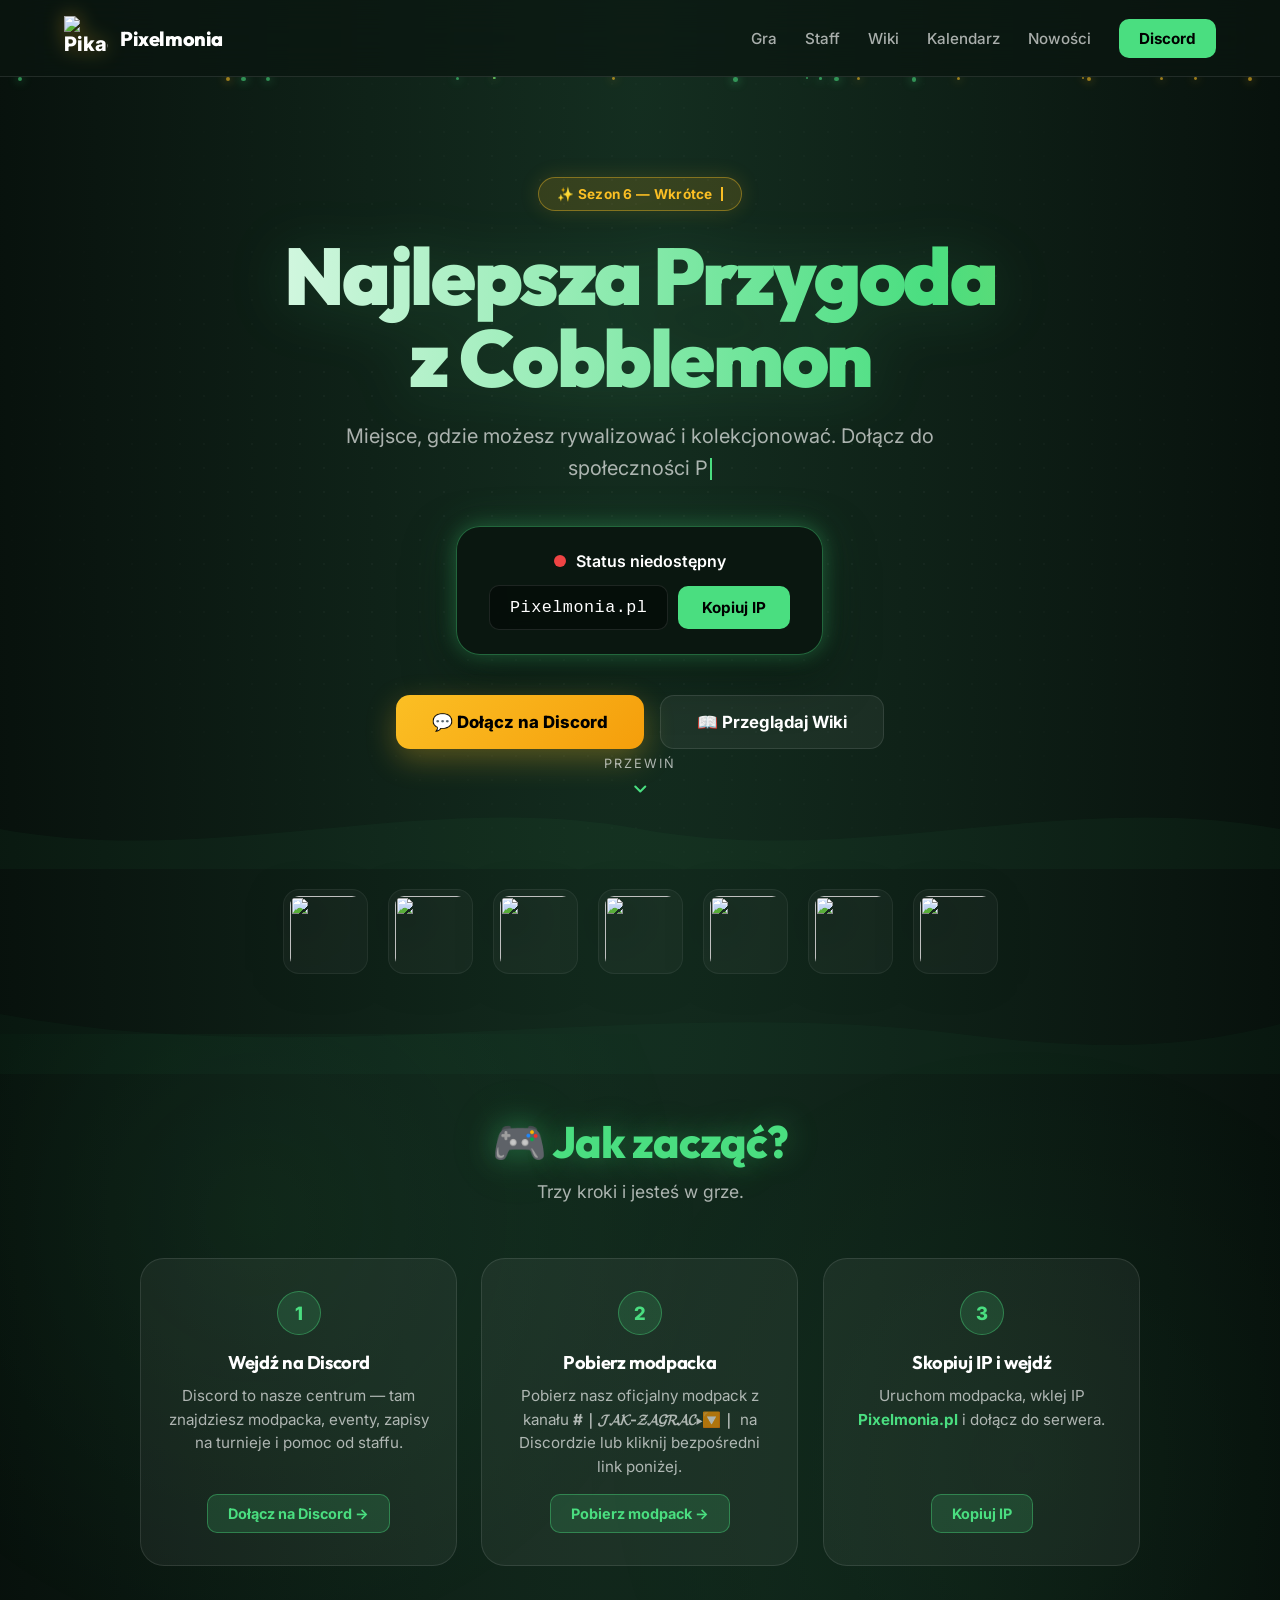
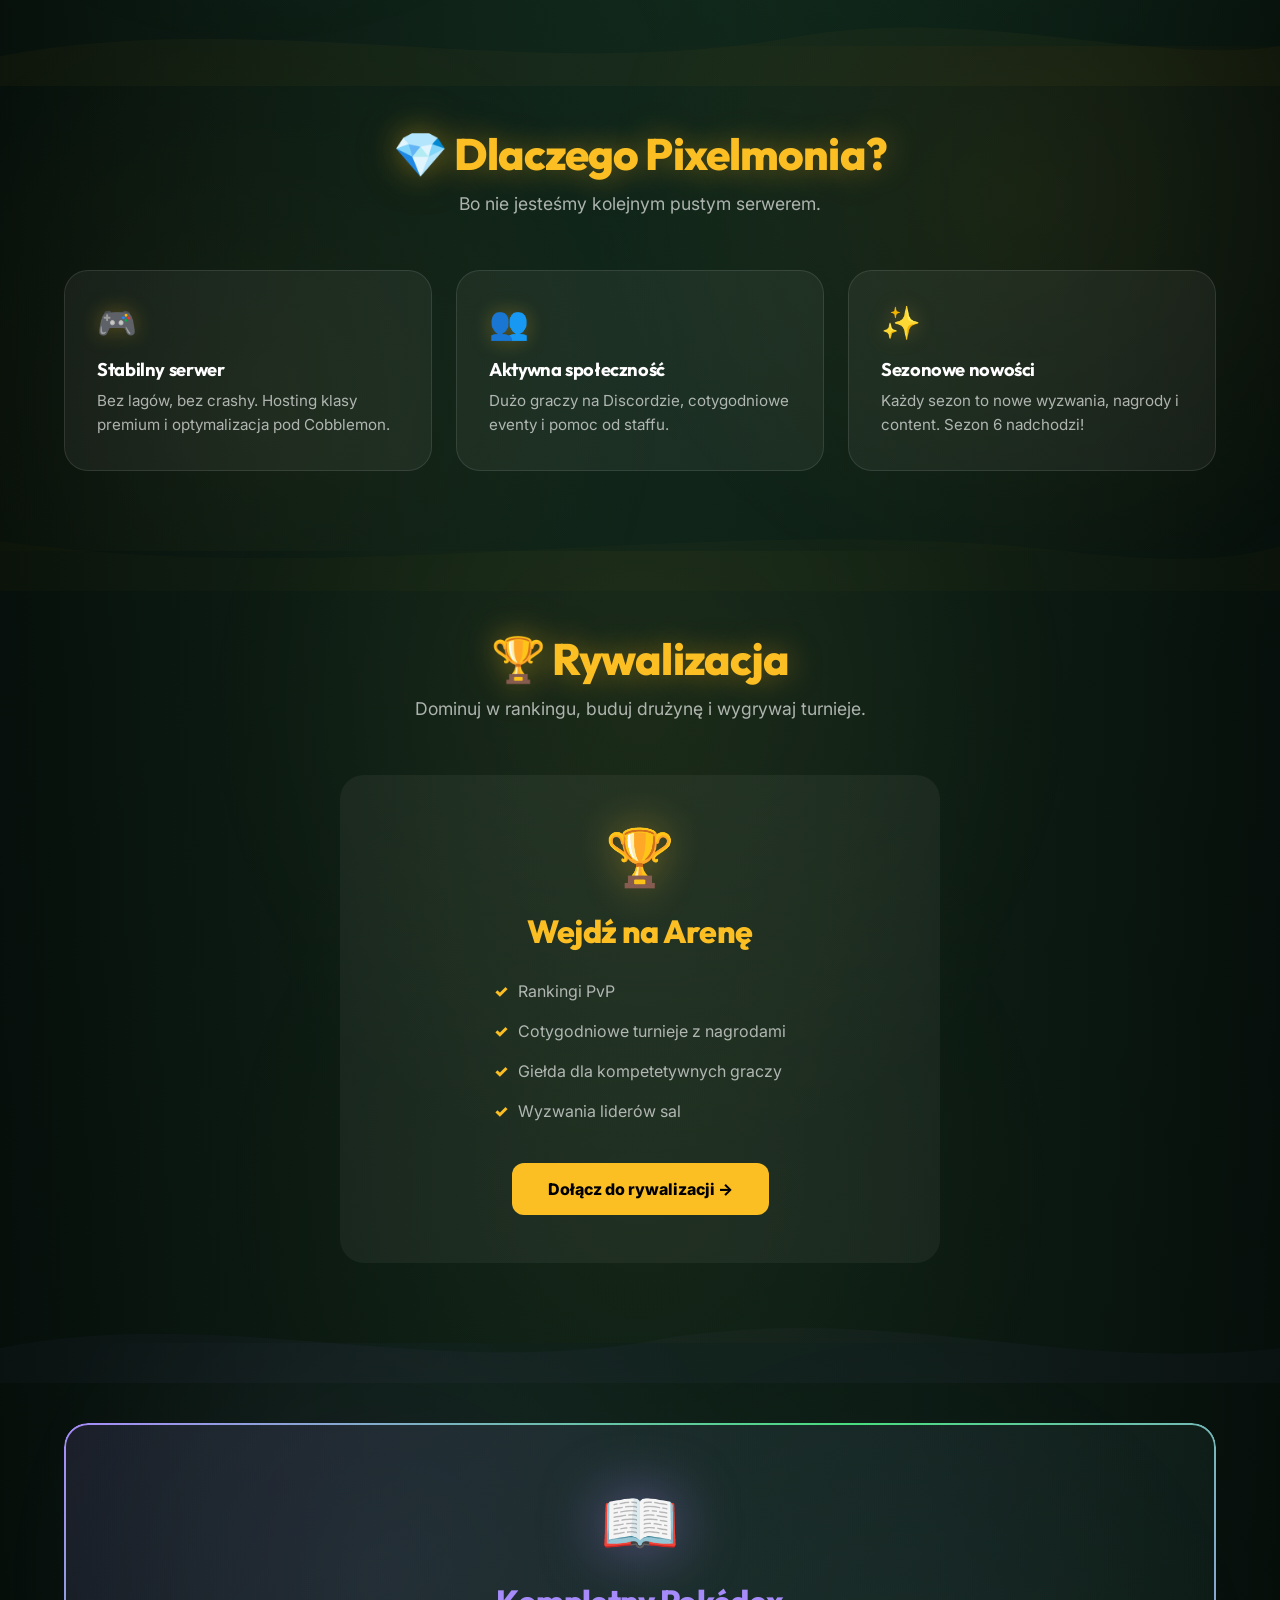
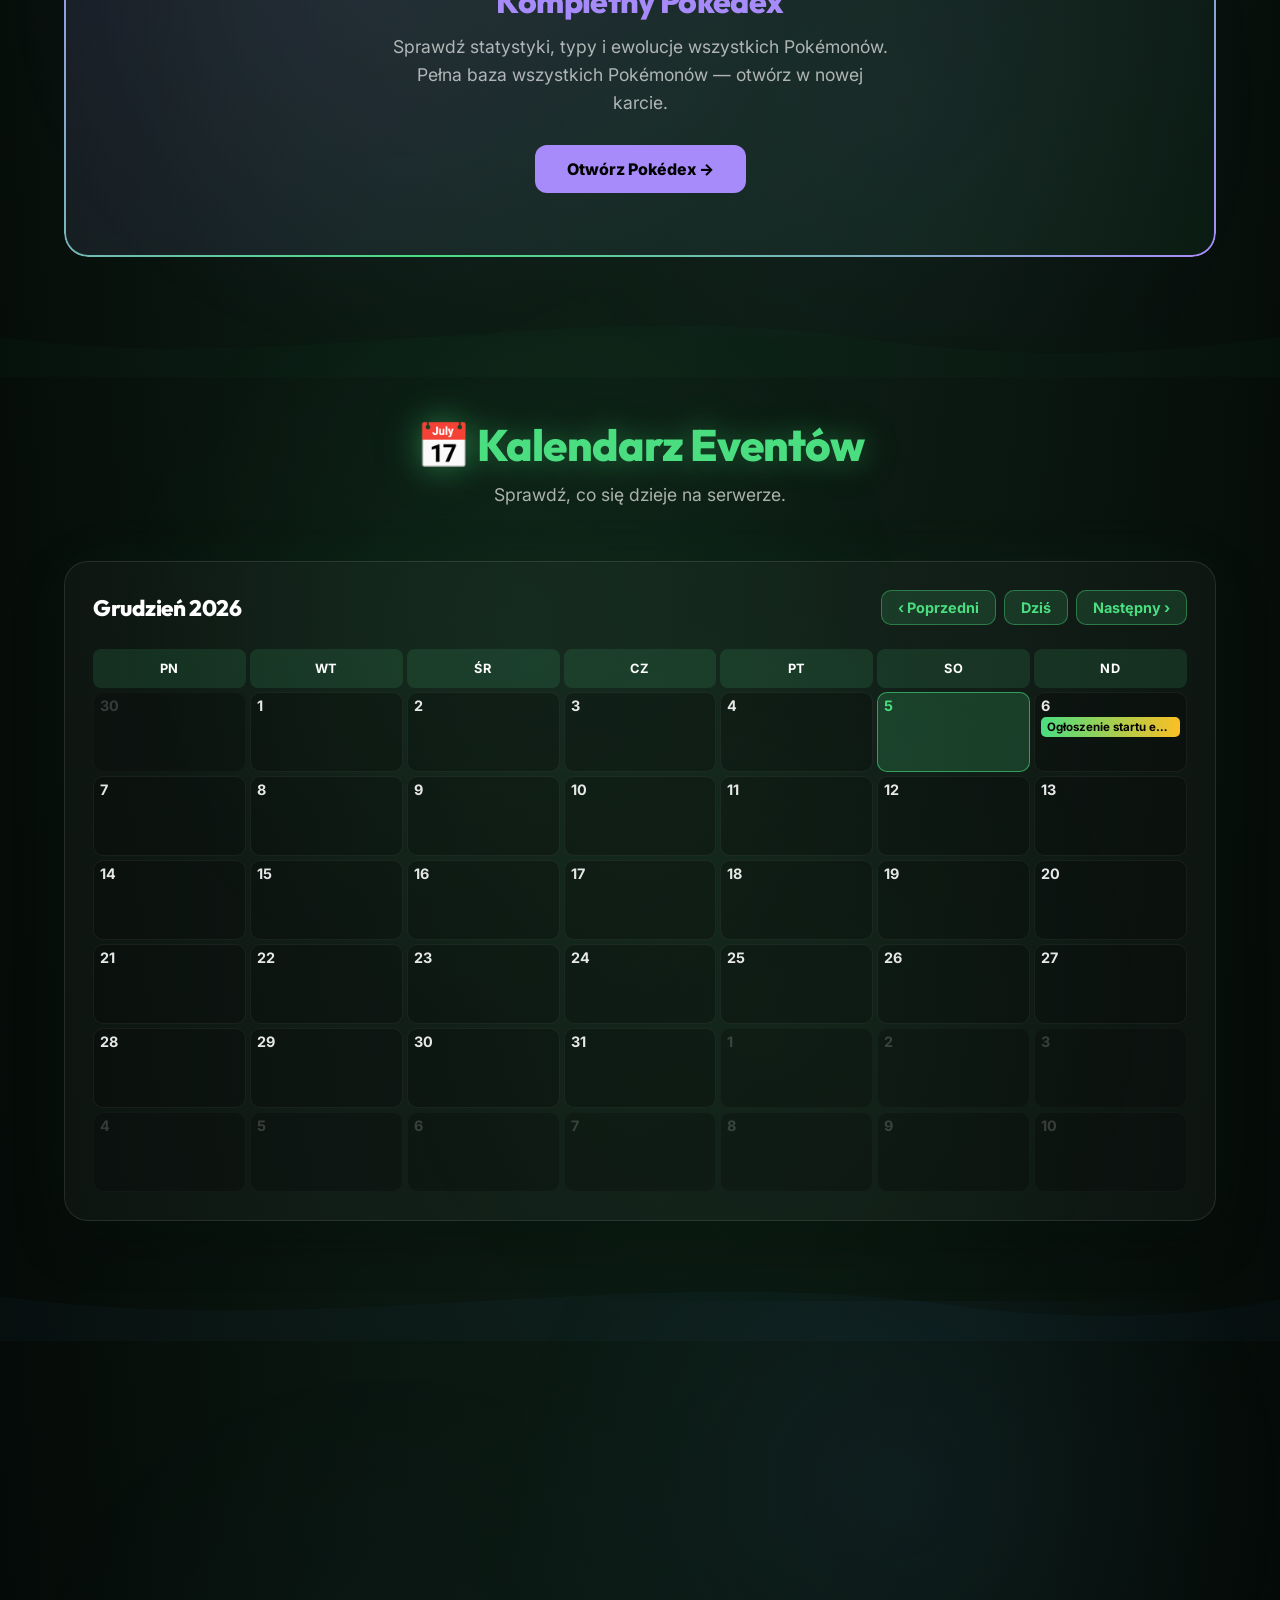
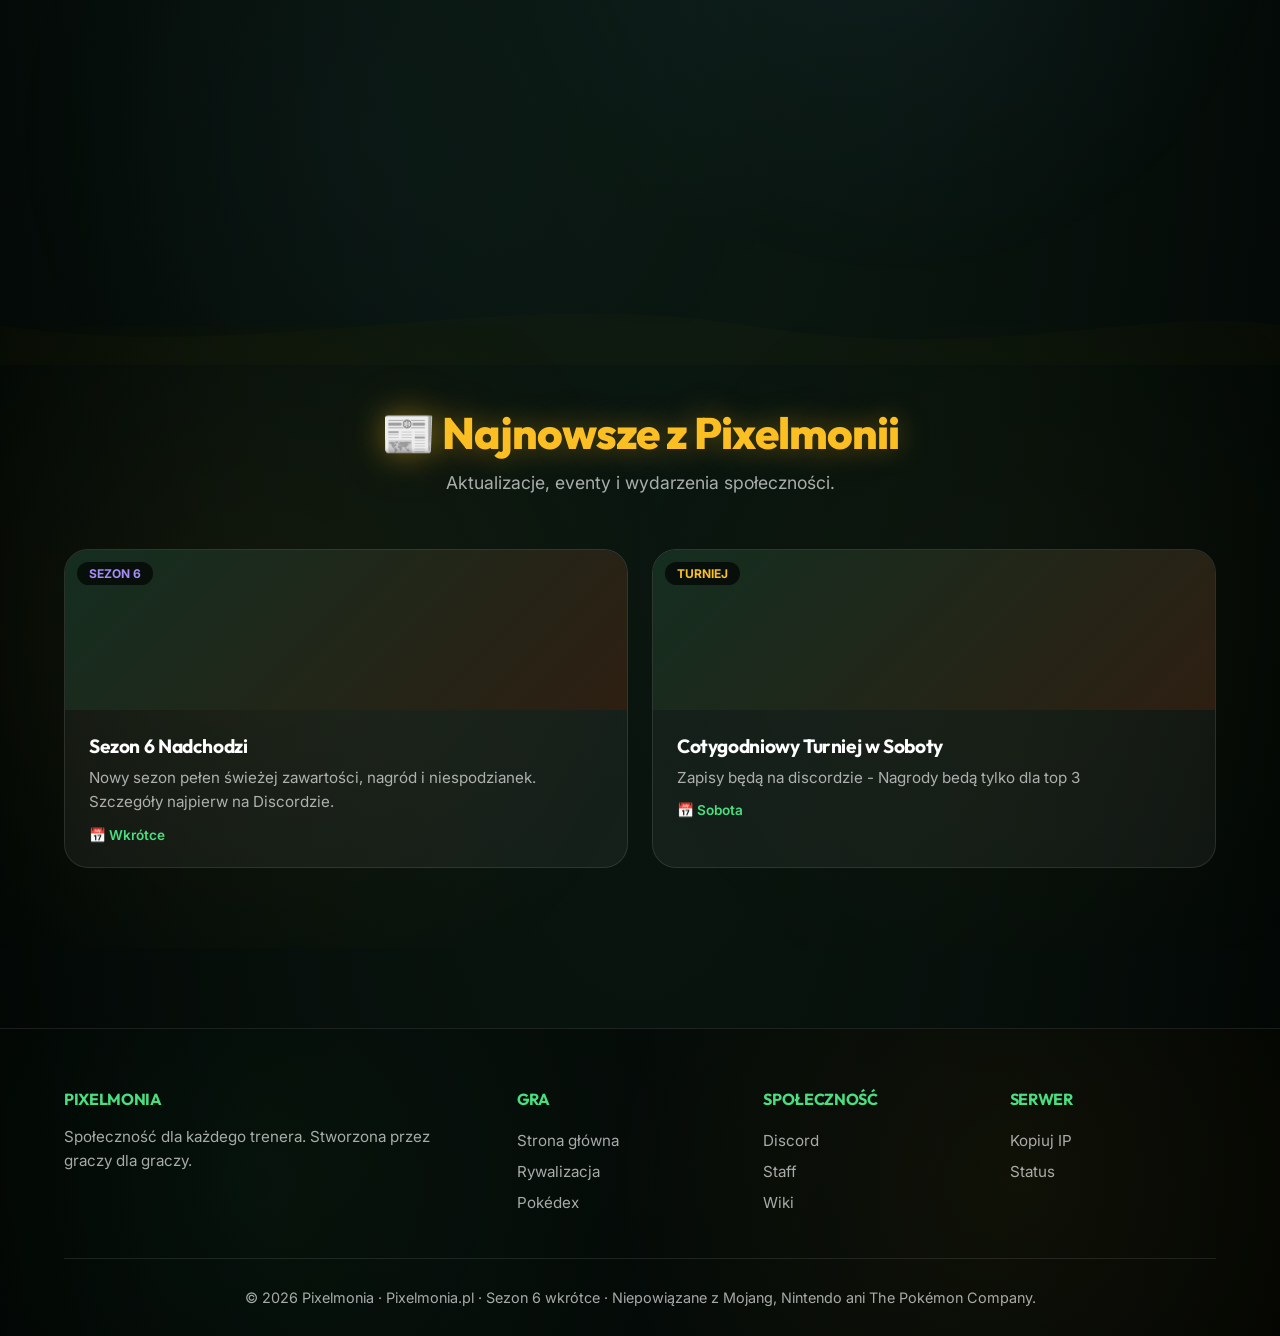
==== commit 5548b845: "Add files via upload" ====
--- a/index.html
+++ b/index.html
@@ -144,7 +144,7 @@
       <div class="feature-card reveal reveal-delay-2 tilt">
         <span class="feature-icon">👥</span>
         <h3>Aktywna społeczność</h3>
-        <p>Setki graczy na Discordzie, cotygodniowe eventy i pomoc od staffu.</p>
+        <p>Dużo graczy na Discordzie, cotygodniowe eventy i pomoc od staffu.</p>
       </div>
       <div class="feature-card reveal reveal-delay-3 tilt">
         <span class="feature-icon">✨</span>
@@ -192,7 +192,7 @@
     <a href="https://www.cobbleverseguides.com/pokemon" class="pokedex-card reveal tilt" target="_blank" rel="noopener">
       <span class="pokedex-icon">📖</span>
       <h3>Kompletny Pokédex</h3>
-      <p>Sprawdź statystyki, typy i ewolucje wszystkich Pokémonów. Pełna baza z 9 generacji — otwórz w nowej karcie.</p>
+      <p>Sprawdź statystyki, typy i ewolucje wszystkich Pokémonów. Pełna baza wszystkich Pokémonów — otwórz w nowej karcie.</p>
       <span class="pokedex-cta">Otwórz Pokédex →</span>
     </a>
   </div>
